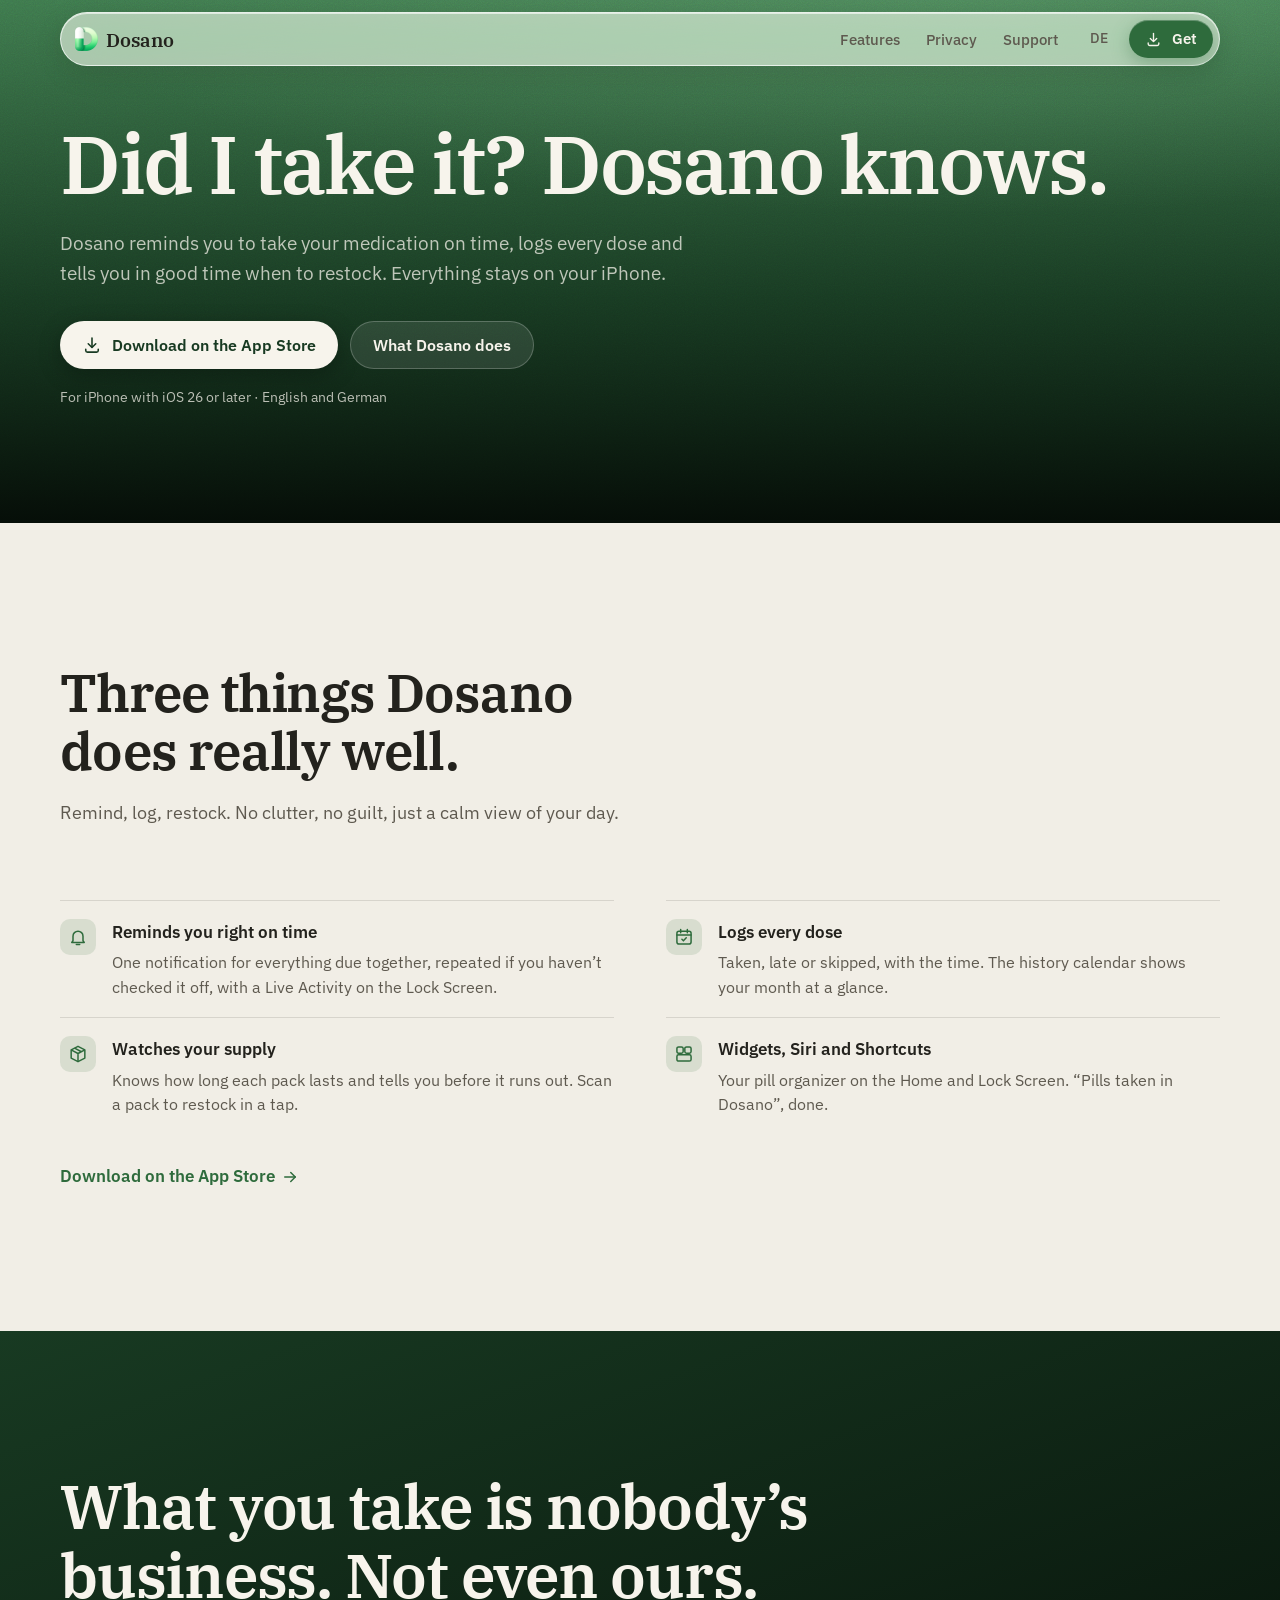
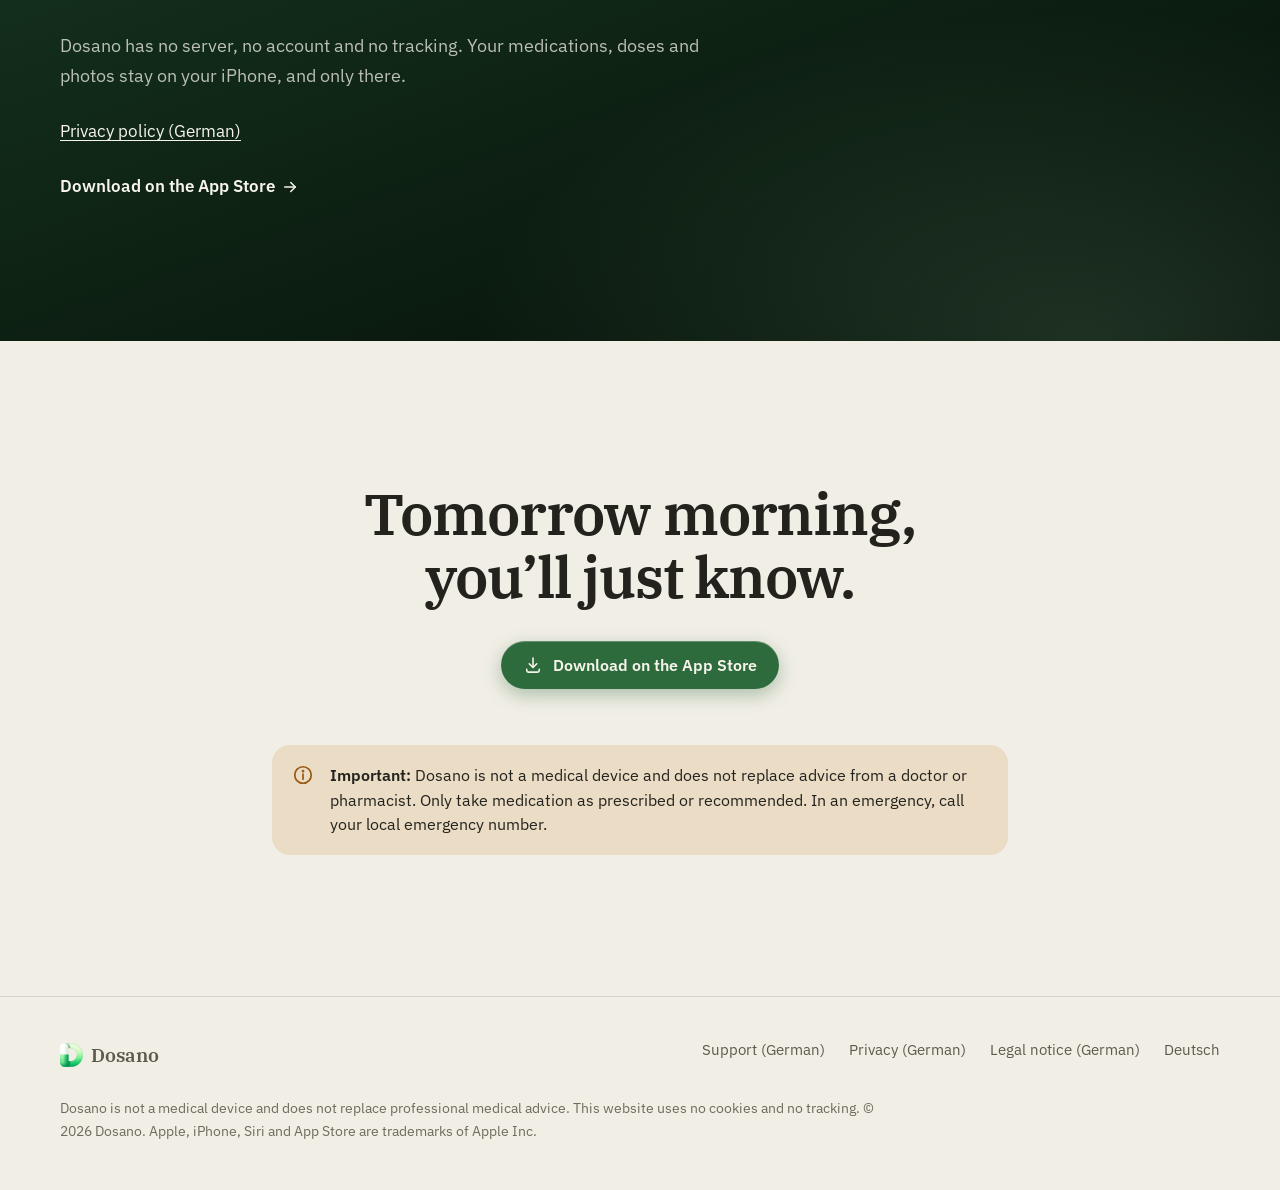
==== en/index.html @ baa03401 "Website für Dosano: Startseite, Datenschutz, Impressum, Support Statische Seite ohne Backend und ohn" ====
<!doctype html>
<html lang="en">
<head>
<meta charset="utf-8">
<meta name="viewport" content="width=device-width, initial-scale=1, viewport-fit=cover">
<title>Dosano: take your medication on time, keep an eye on your supply</title>
<meta name="description" content="Dosano reminds you to take your medication, logs every dose and tells you in good time when to restock. All data stays on your iPhone.">
<meta name="theme-color" content="#3F7A4E">
<link rel="alternate" hreflang="de" href="../">
<link rel="alternate" hreflang="en" href="./">
<link rel="icon" href="../assets/img/favicon-32.png" sizes="32x32">
<link rel="apple-touch-icon" href="../apple-touch-icon.png">
<link rel="preload" href="../assets/fonts/IBMPlexSerif-SemiBold.woff2" as="font" type="font/woff2" crossorigin>
<link rel="preload" href="../assets/fonts/IBMPlexSans-Regular.woff2" as="font" type="font/woff2" crossorigin>
<link rel="stylesheet" href="../assets/css/site.css">
<meta property="og:type" content="website">
<meta property="og:title" content="Dosano: Did I take it? Dosano knows.">
<meta property="og:description" content="Reminds you, logs every dose, keeps an eye on your supply. Everything stays on your iPhone.">
<meta property="og:image" content="../assets/img/og.png">
<meta property="og:locale" content="en_US">
</head>
<body>
<a class="skip-link" href="#content">Skip to content</a>

<!-- English version: prepared. The full feature section, gallery and FAQ can follow
     the German page (../index.html) once the copy is translated. -->

<header class="site-header wrap">
  <nav class="nav glass" aria-label="Main navigation">
    <a class="brand" href="./" aria-label="Dosano, home"><img src="../assets/img/logo-96.png" alt="" width="23" height="24">Dosano</a>
    <ul class="nav-links">
      <li><a href="#features">Features</a></li>
      <li><a href="#privacy">Privacy</a></li>
      <li><a href="../support.html" hreflang="de">Support</a></li>
    </ul>
    <span class="lang"><a href="../" hreflang="de" lang="de" aria-label="Deutsche Version">DE</a></span>
    <a class="btn btn-primary btn-small" href="https://apps.apple.com/app/dosano/id0000000000"><svg aria-hidden="true"><use href="../assets/img/icons.svg#i-store"/></svg>Get</a>
  </nav>
</header>

<main id="content">
<section class="hero" aria-labelledby="hero-title">
  <div class="wrap hero-grid" style="grid-template-columns:minmax(0,1fr)">
    <div class="hero-copy">
      <h1 id="hero-title">Did I take it? Dosano knows.</h1>
      <p class="hero-lead">Dosano reminds you to take your medication on time, logs every dose and tells you in good time when to restock. Everything stays on your iPhone.</p>
      <div class="hero-actions">
        <a class="btn btn-on-moss" href="https://apps.apple.com/app/dosano/id0000000000"><svg aria-hidden="true"><use href="../assets/img/icons.svg#i-store"/></svg>Download on the App Store</a>
        <a class="btn btn-ghost-moss" href="#features">What Dosano does</a>
      </div>
      <p class="hero-note">For iPhone with iOS 26 or later · English and German</p>
    </div>
  </div>
</section>

<section class="section" id="features" aria-labelledby="f-title">
  <div class="wrap">
    <div class="section-head">
      <h2 id="f-title">Three things Dosano does really well.</h2>
      <p>Remind, log, restock. No clutter, no guilt, just a calm view of your day.</p>
    </div>
    <ul class="more-list">
      <li><span class="ico" aria-hidden="true"><svg><use href="../assets/img/icons.svg#i-bell"/></svg></span><strong>Reminds you right on time</strong><span>One notification for everything due together, repeated if you haven’t checked it off, with a Live Activity on the Lock Screen.</span></li>
      <li><span class="ico" aria-hidden="true"><svg><use href="../assets/img/icons.svg#i-calendar"/></svg></span><strong>Logs every dose</strong><span>Taken, late or skipped, with the time. The history calendar shows your month at a glance.</span></li>
      <li><span class="ico" aria-hidden="true"><svg><use href="../assets/img/icons.svg#i-box"/></svg></span><strong>Watches your supply</strong><span>Knows how long each pack lasts and tells you before it runs out. Scan a pack to restock in a tap.</span></li>
      <li><span class="ico" aria-hidden="true"><svg><use href="../assets/img/icons.svg#i-widget"/></svg></span><strong>Widgets, Siri and Shortcuts</strong><span>Your pill organizer on the Home and Lock Screen. “Pills taken in Dosano”, done.</span></li>
    </ul>
    <a class="store-link" href="https://apps.apple.com/app/dosano/id0000000000">Download on the App Store<svg aria-hidden="true"><use href="../assets/img/icons.svg#i-arrow"/></svg></a>
  </div>
</section>

<section class="section privacy-band" id="privacy" aria-labelledby="p-title">
  <div class="wrap">
    <h2 class="h2" id="p-title">What you take is nobody’s business. Not even ours.</h2>
    <p class="lead">Dosano has no server, no account and no tracking. Your medications, doses and photos stay on your iPhone, and only there.</p>
    <p style="margin-top:28px"><a href="../datenschutz.html" hreflang="de">Privacy policy (German)</a></p>
    <a class="store-link" href="https://apps.apple.com/app/dosano/id0000000000">Download on the App Store<svg aria-hidden="true"><use href="../assets/img/icons.svg#i-arrow"/></svg></a>
  </div>
</section>

<section class="section download" aria-labelledby="d-title">
  <div class="wrap">
    <h2 id="d-title">Tomorrow morning, you’ll just know.</h2>
    <a class="btn btn-primary" href="https://apps.apple.com/app/dosano/id0000000000"><svg aria-hidden="true"><use href="../assets/img/icons.svg#i-store"/></svg>Download on the App Store</a>
    <div class="notice" role="note">
      <svg aria-hidden="true"><use href="../assets/img/icons.svg#i-info"/></svg>
      <p><strong>Important:</strong> Dosano is not a medical device and does not replace advice from a doctor or pharmacist. Only take medication as prescribed or recommended. In an emergency, call your local emergency number.</p>
    </div>
  </div>
</section>
</main>

<footer class="site-footer">
  <div class="wrap">
    <div class="footer-grid">
      <a class="brand" href="./"><img src="../assets/img/logo-96.png" alt="" width="23" height="24">Dosano</a>
      <nav aria-label="Legal and help">
        <ul>
          <li><a href="../support.html" hreflang="de">Support (German)</a></li>
          <li><a href="../datenschutz.html" hreflang="de">Privacy (German)</a></li>
          <li><a href="../impressum.html" hreflang="de">Legal notice (German)</a></li>
          <li><a href="../" hreflang="de" lang="de">Deutsch</a></li>
        </ul>
      </nav>
    </div>
    <p class="footer-small">Dosano is not a medical device and does not replace professional medical advice. This website uses no cookies and no tracking. © 2026 Dosano. Apple, iPhone, Siri and App Store are trademarks of Apple Inc.</p>
  </div>
</footer>
</body>
</html>
---- assets/css/site.css ----
/* Dosano: Website
   Farben, Schriften und Formen stammen aus der App (Erscheinungsbild "Seriös",
   Shared/Design/Theme.swift): warmes Papier und Tinte, Moosgrün als Akzent,
   Bernstein für Hinweise, Ziegelrot für Warnungen, IBM Plex Serif und Sans. */

@font-face { font-family: "Plex Serif"; src: url("../fonts/IBMPlexSerif-Medium.woff2") format("woff2"); font-weight: 500; font-display: swap; }
@font-face { font-family: "Plex Serif"; src: url("../fonts/IBMPlexSerif-SemiBold.woff2") format("woff2"); font-weight: 600; font-display: swap; }
@font-face { font-family: "Plex Sans"; src: url("../fonts/IBMPlexSans-Regular.woff2") format("woff2"); font-weight: 400; font-display: swap; }
@font-face { font-family: "Plex Sans"; src: url("../fonts/IBMPlexSans-Medium.woff2") format("woff2"); font-weight: 500; font-display: swap; }
@font-face { font-family: "Plex Sans"; src: url("../fonts/IBMPlexSans-SemiBold.woff2") format("woff2"); font-weight: 600; font-display: swap; }

:root {
  color-scheme: light dark;

  --paper: #F1EEE6;
  --surface: #FAF8F3;
  --ink: #23221D;
  --ink-2: #5E594F;
  --ink-3: #6F6A5F;
  --hairline: rgb(43 42 36 / 0.13);
  --track: rgb(43 42 36 / 0.08);

  --accent: #2E6B3C;
  --accent-strong: #22502C;
  --accent-ink: #F7F4EC;
  --accent-soft: rgb(46 107 60 / 0.13);
  --amber: #C67A1C;
  --amber-text: #9A5A12;
  --amber-soft: rgb(198 122 28 / 0.16);
  --amber-on-soft: #7A460B;
  --red: #A12F22;
  --red-fill: #B8372A;
  --red-soft: rgb(184 55 42 / 0.12);

  /* Hintergrund "Moos" von "Heute" */
  --moss-1: #3F7A4E;
  --moss-2: #183A22;
  --moss-3: #050D07;
  --on-moss: #F7F4EC;
  --on-moss-2: rgb(247 244 236 / 0.74);
  --moss-label: #9FD8A8;

  --glass: rgb(250 248 243 / 0.62);
  --glass-edge: rgb(255 255 255 / 0.7);
  --glass-shadow: 0 1px 0 rgb(255 255 255 / 0.6) inset, 0 8px 28px rgb(30 28 20 / 0.12);

  --serif: "Plex Serif", ui-serif, Georgia, serif;
  --sans: "Plex Sans", system-ui, -apple-system, "Segoe UI", sans-serif;

  --ease-out: cubic-bezier(0.23, 1, 0.32, 1);
  --ease-in-out: cubic-bezier(0.77, 0, 0.175, 1);
  --ease-drawer: cubic-bezier(0.32, 0.72, 0, 1);

  --radius-l: 28px;
  --radius-m: 18px;
  --gutter: clamp(16px, 5vw, 40px);
  --max: 1160px;
}

@media (prefers-color-scheme: dark) {
  :root {
    --paper: #13120F;
    --surface: #1D1B17;
    --ink: #F1EEE6;
    --ink-2: #CFCAC0;
    --ink-3: #A9A397;
    --hairline: rgb(241 238 230 / 0.12);
    --track: rgb(241 238 230 / 0.10);

    --accent: #5CC67B;
    --accent-strong: #3D9A5A;
    --accent-ink: #10200F;
    --accent-soft: rgb(92 198 123 / 0.16);
    --amber: #E3A04A;
    --amber-text: #EDB565;
    --amber-soft: rgb(227 160 74 / 0.16);
    --amber-on-soft: #EDB565;
    --red: #F2A396;
    --red-fill: #D4574A;
    --red-soft: rgb(212 87 74 / 0.16);

    --glass: rgb(29 27 23 / 0.58);
    --glass-edge: rgb(255 255 255 / 0.14);
    --glass-shadow: 0 1px 0 rgb(255 255 255 / 0.08) inset, 0 10px 30px rgb(0 0 0 / 0.45);
  }
}

/* Grundlagen ---------------------------------------------------------- */

*, *::before, *::after { box-sizing: border-box; }
html { -webkit-text-size-adjust: 100%; text-size-adjust: 100%; scroll-padding-top: 96px; }
@media (prefers-reduced-motion: no-preference) { html { scroll-behavior: smooth; } }
body {
  margin: 0;
  background: var(--paper);
  color: var(--ink);
  font: 400 1.0625rem/1.6 var(--sans);
  font-feature-settings: "kern";
  text-rendering: optimizeLegibility;
  -webkit-font-smoothing: antialiased;
  overflow-x: clip;
}
img, svg { display: block; max-width: 100%; }
::selection { background: var(--accent); color: var(--accent-ink); }
:focus-visible { outline: 2.5px solid var(--accent); outline-offset: 3px; border-radius: 6px; }
a { color: var(--accent); text-underline-offset: 0.18em; text-decoration-thickness: 1px; }
a:hover { text-decoration-thickness: 2px; }
h1, h2, h3 { overflow-wrap: break-word; hyphens: manual; font-family: var(--serif); font-weight: 600; line-height: 1.1; letter-spacing: -0.02em; text-wrap: balance; margin: 0; }
p { margin: 0; text-wrap: pretty; }
.wrap { width: min(100% - 2 * var(--gutter), var(--max)); margin-inline: auto; }
.visually-hidden { position: absolute !important; width: 1px; height: 1px; overflow: hidden; clip-path: inset(50%); white-space: nowrap; }
.skip-link { position: absolute; left: 16px; top: -100px; z-index: 100; background: var(--accent); color: var(--accent-ink); padding: 10px 16px; border-radius: 12px; font-weight: 600; }
.skip-link:focus { top: 16px; }
html { scrollbar-color: color-mix(in oklab, var(--ink) 28%, transparent) transparent; }

/* Glas ------------------------------------------------------------------ */

.glass {
  background: var(--glass);
  border: 1px solid var(--glass-edge);
  box-shadow: var(--glass-shadow);
  -webkit-backdrop-filter: blur(22px) saturate(1.7);
  backdrop-filter: blur(22px) saturate(1.7);
}
@supports not ((backdrop-filter: blur(1px)) or (-webkit-backdrop-filter: blur(1px))) {
  .glass { background: var(--surface); }
}

/* Kopfzeile ------------------------------------------------------------- */

.site-header { position: sticky; top: 12px; z-index: 50; margin-top: 12px; }
.nav {
  display: flex; align-items: center; gap: 8px;
  padding: 6px 6px 6px 14px;
  border-radius: 999px;
}
.brand { display: inline-flex; align-items: center; gap: 8px; color: var(--ink); text-decoration: none; font: 600 1.2rem/1 var(--serif); letter-spacing: -0.01em; margin-right: auto; padding: 6px 0; }
.brand img { width: 23px; height: 24px; }
.nav-links { display: flex; gap: 2px; list-style: none; margin: 0; padding: 0; }
.nav-links a, .lang a {
  display: inline-block; padding: 8px 12px; border-radius: 999px;
  color: var(--ink-2); text-decoration: none; font-size: 0.95rem; font-weight: 500;
  transition: background-color 160ms ease, color 160ms ease;
}
.nav-links a:hover, .lang a:hover { background: var(--track); color: var(--ink); }
.nav-links a[aria-current="page"] { color: var(--ink); background: var(--track); }
.lang a { font-size: 0.85rem; letter-spacing: 0.04em; }
@media (max-width: 820px) { .nav-links { display: none; } }

/* Knöpfe ---------------------------------------------------------------- */

.btn {
  display: inline-flex; align-items: center; justify-content: center; gap: 10px;
  min-height: 48px; padding: 0 22px;
  border-radius: 999px; border: 0;
  font: 600 1rem/1 var(--sans); text-decoration: none; cursor: pointer;
  transition: transform 140ms var(--ease-out), background-color 160ms ease, box-shadow 160ms ease;
}
.btn:active { transform: scale(0.97); }
.btn svg { width: 20px; height: 20px; flex: none; }
.btn-primary { background: var(--accent); color: var(--accent-ink); box-shadow: 0 1px 0 rgb(255 255 255 / 0.25) inset, 0 6px 18px color-mix(in oklab, var(--accent) 35%, transparent); }
.btn-primary:hover { background: var(--accent-strong); text-decoration: none; }
@media (prefers-color-scheme: dark) { .btn-primary:hover { background: #74D38F; } }
.btn-small { min-height: 38px; padding: 0 16px; font-size: 0.92rem; }
.btn-small svg { width: 17px; height: 17px; }
.btn-on-moss { background: var(--on-moss); color: #183A22; box-shadow: 0 6px 22px rgb(0 0 0 / 0.25); }
.btn-on-moss:hover { background: #fff; }
.btn-ghost-moss { color: var(--on-moss); background: rgb(255 255 255 / 0.1); border: 1px solid rgb(255 255 255 / 0.22); }
.btn-ghost-moss:hover { background: rgb(255 255 255 / 0.16); }

.store-link {
  display: inline-flex; align-items: center; gap: 6px;
  margin-top: 28px; font-weight: 600; text-decoration: none;
}
.store-link svg { width: 18px; height: 18px; transition: transform 180ms var(--ease-out); }
@media (hover: hover) and (pointer: fine) { .store-link:hover svg { transform: translateX(3px); } }
.store-link:hover { text-decoration: underline; }

/* Hero ------------------------------------------------------------------ */

.hero {
  position: relative;
  margin-top: -76px;
  padding: 132px 0 0;
  color: var(--on-moss);
  background:
    radial-gradient(120% 70% at 75% 0%, rgb(140 200 150 / 0.22), transparent 60%),
    linear-gradient(180deg, var(--moss-1) 0%, var(--moss-2) 58%, var(--moss-3) 100%);
  overflow: hidden;
  isolation: isolate;
}
.hero::after {
  /* Feine Körnung wie die Texturen der App */
  content: ""; position: absolute; inset: 0; z-index: -1; opacity: 0.18; mix-blend-mode: overlay; pointer-events: none;
  background-image: url("data:image/svg+xml,%3Csvg xmlns='http://www.w3.org/2000/svg' width='160' height='160'%3E%3Cfilter id='n'%3E%3CfeTurbulence type='fractalNoise' baseFrequency='.9' numOctaves='2' stitchTiles='stitch'/%3E%3C/filter%3E%3Crect width='160' height='160' filter='url(%23n)'/%3E%3C/svg%3E");
}
.hero-grid {
  display: grid; grid-template-columns: minmax(0, 1.05fr) minmax(0, 0.95fr);
  gap: clamp(24px, 5vw, 72px); align-items: end;
}
.hero-copy { padding-bottom: clamp(56px, 9vw, 120px); align-self: center; }
.hero-date { color: var(--moss-label); font-weight: 600; font-size: 0.98rem; margin-bottom: 18px; }
.hero h1 { font-size: clamp(2.6rem, 6.4vw, 5.1rem); letter-spacing: -0.03em; line-height: 1.02; }
.hero-lead { margin-top: 22px; max-width: 34em; font-size: clamp(1.06rem, 1.5vw, 1.2rem); color: var(--on-moss-2); }
.hero-actions { display: flex; flex-wrap: wrap; gap: 12px; margin-top: 32px; }
.hero-note { margin-top: 16px; font-size: 0.9rem; color: var(--on-moss-2); }
.hero-stage { position: relative; display: grid; justify-items: center; }
.try-row { display: flex; flex-wrap: wrap; align-items: center; justify-content: center; gap: 8px 14px; margin-bottom: 18px; min-height: 38px; }
.try-hint {
  display: flex; align-items: center; gap: 10px;
  font-size: 0.95rem; color: var(--on-moss-2);
}
.try-hint svg { width: 18px; height: 18px; color: var(--moss-label); }
.hero .phone { width: min(360px, 82vw); margin-bottom: -150px; }
.hero-bottom { height: 150px; }
.demo-reset {
  opacity: 0; visibility: hidden; transform: translateY(6px);
  transition: opacity 220ms var(--ease-out), transform 220ms var(--ease-out), visibility 0s linear 220ms;
}
.demo-reset.is-visible { opacity: 1; visibility: visible; transform: none; transition-delay: 0s; }

@media (max-width: 860px) {
  .hero { padding-top: 116px; }
  .hero-grid { grid-template-columns: 1fr; }
  .hero-copy { padding-bottom: 8px; }
  .hero-stage { margin-top: 28px; }
}

/* Abschnitte ------------------------------------------------------------ */

section { position: relative; }
.section { padding: clamp(80px, 11vw, 150px) 0; }
.section-head { max-width: 40rem; margin-bottom: clamp(40px, 6vw, 72px); }
.section-head h2, .h2 { font-size: clamp(2rem, 4.4vw, 3.3rem); }
.section-head p { margin-top: 18px; font-size: 1.15rem; color: var(--ink-2); }

/* Funktionen: drei Reihen mit Ausschnitten aus der App */
.feature {
  display: grid; grid-template-columns: minmax(0, 0.9fr) minmax(0, 1.1fr);
  gap: clamp(32px, 6vw, 96px); align-items: center;
  padding: clamp(40px, 6vw, 72px) 0;
  border-top: 1px solid var(--hairline);
}
.feature:nth-of-type(even) .feature-art { order: -1; }
.feature h3 { font-size: clamp(1.6rem, 3vw, 2.3rem); }
.feature p { margin-top: 16px; color: var(--ink-2); max-width: 34em; }
.feature ul { margin: 22px 0 0; padding: 0; list-style: none; display: grid; gap: 10px; }
.feature li { display: flex; gap: 12px; align-items: baseline; }
.feature li::before {
  content: ""; flex: none; width: 7px; height: 7px; border-radius: 50%;
  background: var(--accent); transform: translateY(-2px);
}
.feature-art {
  position: relative; border-radius: var(--radius-l); padding: clamp(20px, 4vw, 44px);
  background: var(--surface); border: 1px solid var(--hairline);
  min-height: 320px; display: grid; place-items: center; overflow: hidden;
}
.feature-art.on-moss {
  background:
    radial-gradient(90% 60% at 30% 0%, rgb(140 200 150 / 0.25), transparent 65%),
    linear-gradient(180deg, var(--moss-1), var(--moss-2) 70%, var(--moss-3));
  border-color: transparent;
}
.feature-art.bare { background: none; border: 0; padding: 0; min-height: 0; overflow: visible; }
@media (max-width: 860px) {
  .feature { grid-template-columns: 1fr; }
  .feature:nth-of-type(even) .feature-art { order: 0; }
}

/* Weitere Funktionen als gruppierte Liste wie in den Einstellungen von iOS */
.more { margin-top: clamp(56px, 8vw, 96px); }
.more h3 { font-size: clamp(1.5rem, 2.6vw, 2rem); margin-bottom: 24px; }
.more-list {
  list-style: none; margin: 0; padding: 0;
  display: grid; grid-template-columns: repeat(2, minmax(0, 1fr)); column-gap: clamp(24px, 4vw, 56px);
}
.more-list li {
  display: grid; grid-template-columns: 36px 1fr; gap: 4px 16px; align-items: start;
  padding: 18px 0; border-top: 1px solid var(--hairline);
}
.more-list .ico {
  grid-row: span 2; width: 36px; height: 36px; border-radius: 10px;
  display: grid; place-items: center; background: var(--accent-soft); color: var(--accent);
}
.more-list .ico svg { width: 20px; height: 20px; }
.more-list strong { font-weight: 600; }
.more-list span { color: var(--ink-2); font-size: 0.97rem; }
@media (max-width: 720px) { .more-list { grid-template-columns: 1fr; } }

/* Galerie */
.gallery-band { background: color-mix(in oklab, var(--paper) 70%, var(--track)); border-block: 1px solid var(--hairline); }
@media (prefers-color-scheme: dark) { .gallery-band { background: #0E0D0B; } }
.gallery {
  display: grid; grid-template-columns: repeat(3, minmax(0, 1fr)); gap: clamp(16px, 3vw, 40px);
  align-items: start; list-style: none; margin: 0; padding: 0;
}
.gallery li { display: grid; justify-items: center; gap: 18px; }
.gallery li:nth-child(2) { margin-top: 48px; }
.gallery .phone { width: min(100%, 330px); }
.gallery figcaption, .gallery .caption { text-align: center; max-width: 22em; }
.gallery .caption strong { display: block; font: 600 1.15rem/1.3 var(--serif); }
.gallery .caption span { color: var(--ink-2); font-size: 0.95rem; }
@media (max-width: 900px) {
  .gallery {
    grid-template-columns: none; grid-auto-flow: column; grid-auto-columns: min(78vw, 320px);
    overflow-x: auto; scroll-snap-type: x mandatory; scroll-padding-inline: var(--gutter);
    padding: 8px var(--gutter) 24px; margin-inline: calc(-1 * var(--gutter));
    scrollbar-width: none;
  }
  .gallery::-webkit-scrollbar { display: none; }
  .gallery li { scroll-snap-align: start; }
  .gallery li:nth-child(2) { margin-top: 0; }
}
.gallery-hint { display: none; margin-top: 8px; color: var(--ink-3); font-size: 0.9rem; }
@media (max-width: 900px) { .gallery-hint { display: block; } }

/* Datenschutz-Versprechen */
.privacy-band {
  color: var(--on-moss);
  background:
    radial-gradient(80% 90% at 85% 100%, rgb(140 200 150 / 0.18), transparent 60%),
    linear-gradient(160deg, var(--moss-2), var(--moss-3));
}
.privacy-band .h2 { max-width: 15em; font-size: clamp(2.2rem, 5vw, 3.9rem); }
.privacy-band .lead { margin-top: 22px; max-width: 36em; color: var(--on-moss-2); font-size: 1.15rem; }
.promises {
  list-style: none; margin: clamp(40px, 6vw, 64px) 0 0; padding: 0;
  display: grid; grid-template-columns: repeat(2, minmax(0, 1fr)); gap: 0 clamp(24px, 5vw, 72px);
}
.promises li { display: grid; grid-template-columns: 28px 1fr; gap: 14px; padding: 20px 0; border-top: 1px solid rgb(255 255 255 / 0.14); }
.promises svg { width: 24px; height: 24px; color: var(--moss-label); margin-top: 2px; }
.promises strong { display: block; font-weight: 600; }
.promises span { color: var(--on-moss-2); font-size: 0.98rem; }
.privacy-band a { color: var(--on-moss); }
.privacy-band .store-link { color: var(--on-moss); }
@media (max-width: 720px) { .promises { grid-template-columns: 1fr; } }

/* FAQ */
.faq-grid { display: grid; grid-template-columns: minmax(0, 0.8fr) minmax(0, 1.2fr); gap: clamp(32px, 6vw, 96px); align-items: start; }
.faq-grid .section-head { position: sticky; top: 110px; margin-bottom: 0; }
@media (max-width: 860px) { .faq-grid { grid-template-columns: 1fr; } .faq-grid .section-head { position: static; } }
.faq details { border-top: 1px solid var(--hairline); }
.faq details:last-child { border-bottom: 1px solid var(--hairline); }
.faq summary {
  display: flex; justify-content: space-between; align-items: center; gap: 16px;
  padding: 22px 0; cursor: pointer; list-style: none;
  font: 600 1.12rem/1.35 var(--sans);
}
.faq summary::-webkit-details-marker { display: none; }
.faq summary .chev {
  flex: none; width: 30px; height: 30px; border-radius: 50%; display: grid; place-items: center;
  background: var(--track); transition: transform 220ms var(--ease-out), background-color 160ms ease;
}
.faq summary .chev svg { width: 16px; height: 16px; }
.faq details[open] summary .chev { transform: rotate(180deg); background: var(--accent-soft); color: var(--accent); }
.faq summary:hover .chev { background: var(--accent-soft); }
.faq .answer { padding: 0 48px 24px 0; color: var(--ink-2); }
.faq .answer p + p { margin-top: 10px; }
@supports (interpolate-size: allow-keywords) {
  .faq { interpolate-size: allow-keywords; }
  .faq details::details-content {
    block-size: 0; overflow: clip;
    transition: block-size 260ms var(--ease-out), content-visibility 260ms allow-discrete;
  }
  .faq details[open]::details-content { block-size: auto; }
}

/* Download */
.download { text-align: center; }
.download .app-icon { width: 120px; height: 120px; margin: 0 auto 28px; border-radius: 27px; box-shadow: 0 18px 40px rgb(30 50 30 / 0.22), 0 0 0 1px var(--hairline); }
.download h2 { font-size: clamp(2.2rem, 5vw, 3.6rem); max-width: 14em; margin-inline: auto; }
.download p { margin: 18px auto 0; max-width: 32em; color: var(--ink-2); font-size: 1.1rem; }
.download .btn { margin-top: 32px; }
.download .hero-note { color: var(--ink-3); }

/* Medizinischer Hinweis */
.notice {
  display: grid; grid-template-columns: 24px 1fr; gap: 14px; text-align: left;
  max-width: 46rem; margin: 56px auto 0; padding: 18px 20px;
  border-radius: var(--radius-m); background: var(--amber-soft);
  color: var(--ink); font-size: 0.97rem;
}
.notice p { margin: 0; max-width: none; color: var(--ink); font-size: 0.97rem; }
.notice svg { width: 22px; height: 22px; color: var(--amber-text); margin-top: 1px; }
.notice strong { font-weight: 600; }

/* Fußzeile */
.site-footer { border-top: 1px solid var(--hairline); padding: 40px 0 48px; color: var(--ink-2); font-size: 0.95rem; }
.footer-grid { display: flex; flex-wrap: wrap; gap: 20px 40px; justify-content: space-between; align-items: flex-start; }
.footer-grid nav ul { list-style: none; margin: 0; padding: 0; display: flex; flex-wrap: wrap; gap: 8px 24px; }
.footer-grid a { color: var(--ink-2); text-decoration: none; }
.footer-grid a:hover { color: var(--ink); text-decoration: underline; }
.footer-small { margin-top: 24px; font-size: 0.88rem; color: var(--ink-3); max-width: 60em; }

/* Textseiten (Datenschutz, Impressum, Support) ------------------------- */

.page-head { padding: clamp(64px, 9vw, 110px) 0 clamp(28px, 4vw, 44px); }
.page-head h1 { font-size: clamp(2.4rem, 5.5vw, 4rem); }
.page-head p { margin-top: 16px; color: var(--ink-2); font-size: 1.12rem; max-width: 38em; }
.prose { overflow-wrap: break-word; hyphens: auto; max-width: 68ch; padding-bottom: clamp(64px, 9vw, 120px); }
.prose h2 { font-size: clamp(1.45rem, 2.6vw, 1.9rem); margin: 2.4em 0 0.6em; }
.prose h3 { font: 600 1.12rem/1.35 var(--sans); letter-spacing: 0; margin: 1.8em 0 0.4em; }
.prose p, .prose ul, .prose ol, .prose address { margin: 0 0 1em; }
.prose ul, .prose ol { padding-left: 1.3em; }
.prose li + li { margin-top: 0.4em; }
.prose address { font-style: normal; }
.prose .meta { color: var(--ink-3); font-size: 0.95rem; }
.placeholder {
  background: var(--amber-soft); color: var(--amber-on-soft);
  border-radius: 6px; padding: 0.05em 0.35em; font-weight: 500;
  -webkit-box-decoration-break: clone; box-decoration-break: clone;
}
.toc { margin: 0 0 2em; padding: 20px 24px; border-radius: var(--radius-m); background: var(--surface); border: 1px solid var(--hairline); }
.toc strong { display: block; margin-bottom: 8px; }
.toc ol { margin: 0; }
.callout { padding: 20px 22px; border-radius: var(--radius-m); background: var(--accent-soft); margin: 0 0 1.5em; }
.callout p:last-child { margin-bottom: 0; }

.support-cta { display: flex; flex-wrap: wrap; align-items: center; gap: 14px 22px; margin: 8px 0 40px; }
.support-cta .mail { font-weight: 600; }
.help-list { list-style: none; padding: 0 !important; margin: 0; }
.help-list details { border-top: 1px solid var(--hairline); }
.help-list details:last-child { border-bottom: 1px solid var(--hairline); }

/* Telefon-Attrappe ------------------------------------------------------
   Maße in Punkten wie auf dem iPhone: 1 Punkt = var(--u), die Breite des
   Bildschirms entspricht 393 Punkten. */

.phone {
  position: relative; aspect-ratio: 393 / 852;
  padding: 3.2%;
  border-radius: 15% / 7%;
  background: linear-gradient(145deg, #3a3a38, #121211 45%, #2a2a28);
  box-shadow:
    0 0 0 1px rgb(255 255 255 / 0.08) inset,
    0 0 0 2px #0b0b0a,
    0 40px 80px -20px rgb(0 0 0 / 0.45),
    0 18px 30px -12px rgb(0 0 0 / 0.35);
}
.screen {
  --u: calc(100cqw / 393);
  container-type: inline-size;
  position: relative; height: 100%; overflow: hidden;
  border-radius: 12.4% / 5.8%;
  background: var(--paper); color: var(--ink);
  font-family: var(--sans);
  isolation: isolate;
}
.screen * { line-height: 1.25; }
.island {
  position: absolute; z-index: 20; left: 50%; top: calc(var(--u) * 11);
  width: calc(var(--u) * 124); height: calc(var(--u) * 36); border-radius: 99px;
  background: #000; transform: translateX(-50%);
}
.statusbar {
  position: relative; z-index: 10; display: flex; justify-content: space-between; align-items: center;
  height: calc(var(--u) * 54); padding: calc(var(--u) * 6) calc(var(--u) * 34) 0 calc(var(--u) * 46);
  font: 600 calc(var(--u) * 16.5) / 1 var(--sans);
}
.statusbar .sb-icons { display: flex; gap: calc(var(--u) * 6); align-items: center; }
.statusbar .sb-icons svg { height: calc(var(--u) * 12); width: auto; }
.screen.on-dark { background-color: var(--moss-2); }
.on-dark .statusbar { color: #fff; }

/* Bildschirm "Heute" */
.today-top {
  position: absolute; inset: 0 0 auto 0; height: 66%; z-index: -1;
  background:
    radial-gradient(120% 60% at 50% 0%, rgb(150 210 160 / 0.18), transparent 60%),
    linear-gradient(180deg, var(--moss-1), var(--moss-2) 62%, #0B1A0F);
}
.t-head { display: flex; justify-content: space-between; align-items: flex-start; padding: calc(var(--u) * 10) calc(var(--u) * 22) 0; color: var(--on-moss); }
.t-kicker { font: 600 calc(var(--u) * 15) / 1.2 var(--sans); color: var(--moss-label); }
.t-date { font: 600 calc(var(--u) * 34) / 1.05 var(--serif); letter-spacing: -0.02em; margin-top: calc(var(--u) * 4); }
.t-gear {
  width: calc(var(--u) * 40); height: calc(var(--u) * 40); border-radius: 50%;
  display: grid; place-items: center; margin-top: calc(var(--u) * 4);
  background: rgb(255 255 255 / 0.14); border: 1px solid rgb(255 255 255 / 0.18);
}
.t-gear svg { width: calc(var(--u) * 20); height: calc(var(--u) * 20); color: rgb(255 255 255 / 0.85); }
.arc { position: relative; width: calc(var(--u) * 260); margin: calc(var(--u) * 8) auto 0; color: var(--on-moss); }
.arc svg { width: 100%; height: auto; overflow: visible; }
.arc .arc-track { stroke: rgb(255 255 255 / 0.12); }
.arc .arc-ticks { stroke: rgb(255 255 255 / 0.22); }
.arc .arc-fill { stroke: url(#arcGrad); transition: stroke-dashoffset 900ms var(--ease-out); }
.arc-num { position: absolute; left: 0; right: 0; top: 34%; text-align: center; font: 600 calc(var(--u) * 58) / 1 var(--serif); }
.arc-label { position: absolute; left: 0; right: 0; top: 70%; text-align: center; font: 500 calc(var(--u) * 14) / 1 var(--sans); color: var(--on-moss-2); }

.organizer {
  display: grid; grid-template-columns: calc(var(--u) * 46) repeat(3, 1fr); gap: calc(var(--u) * 8);
  margin: calc(var(--u) * 6) calc(var(--u) * 14) 0; padding: calc(var(--u) * 10);
  border-radius: calc(var(--u) * 24);
  background: rgb(255 255 255 / 0.12);
  border: 1px solid rgb(255 255 255 / 0.2);
  box-shadow: 0 1px 0 rgb(255 255 255 / 0.18) inset, 0 calc(var(--u) * 10) calc(var(--u) * 26) rgb(0 0 0 / 0.25);
  -webkit-backdrop-filter: blur(12px); backdrop-filter: blur(12px);
}
.day-badge {
  border-radius: calc(var(--u) * 12); background: #0E120F; color: var(--on-moss);
  display: grid; align-content: center; justify-items: center; gap: calc(var(--u) * 3);
  box-shadow: 0 0 0 1px rgb(255 255 255 / 0.08) inset;
}
.day-badge b { font: 600 calc(var(--u) * 15) / 1 var(--serif); }
.day-badge small { font: 500 calc(var(--u) * 10) / 1.15 var(--sans); text-align: center; color: var(--on-moss-2); }
.slot { display: grid; gap: calc(var(--u) * 7); justify-items: center; }
.slot-time { font: 600 calc(var(--u) * 13) / 1 var(--sans); color: var(--on-moss-2); }
.slot.is-current .slot-time { color: var(--moss-label); }
.tray {
  position: relative; width: 100%; aspect-ratio: 1 / 0.92;
  border-radius: calc(var(--u) * 14);
  background: linear-gradient(180deg, #2B2E2A, #1A1C19 40%, #121411);
  box-shadow:
    0 0 0 1px rgb(255 255 255 / 0.06) inset,
    0 calc(var(--u) * -6) calc(var(--u) * 10) rgb(0 0 0 / 0.5) inset,
    0 calc(var(--u) * 3) 0 #0A0B0A;
  perspective: calc(var(--u) * 260);
  border: 0; padding: 0; color: inherit; font: inherit; display: block;
}
.slot.is-current .tray { box-shadow: 0 0 0 calc(var(--u) * 2) var(--moss-label), 0 0 0 1px rgb(255 255 255 / 0.06) inset, 0 calc(var(--u) * -6) calc(var(--u) * 10) rgb(0 0 0 / 0.5) inset; }
button.tray { cursor: grab; touch-action: none; -webkit-tap-highlight-color: transparent; }
button.tray:active { cursor: grabbing; }
button.tray:focus-visible { outline: 2.5px solid var(--moss-label); outline-offset: 4px; border-radius: calc(var(--u) * 14); }
.lid {
  position: absolute; inset: 0; border-radius: inherit; z-index: 2;
  background: linear-gradient(170deg, rgb(255 255 255 / 0.22), rgb(255 255 255 / 0.06) 38%, rgb(255 255 255 / 0.02) 60%, rgb(255 255 255 / 0.1));
  box-shadow: 0 0 0 1px rgb(255 255 255 / 0.22) inset, 0 calc(var(--u) * 1.5) 0 rgb(255 255 255 / 0.3) inset;
  transform-origin: 50% 0%;
  transition: transform 460ms var(--ease-drawer), opacity 460ms var(--ease-out);
}
.pills { position: absolute; inset: 22% 10% 12%; display: flex; flex-wrap: wrap; align-content: flex-end; justify-content: center; gap: calc(var(--u) * 3); z-index: 1; }
.pill {
  --c1: #E9F3E9; --c2: #9DD5A9;
  width: calc(var(--u) * 15); height: calc(var(--u) * 15); border-radius: 50%;
  background: radial-gradient(circle at 32% 30%, #fff 0 12%, var(--c1) 34%, var(--c2) 100%);
  box-shadow: 0 calc(var(--u) * 1.5) calc(var(--u) * 2) rgb(0 0 0 / 0.45);
  position: relative;
  transition: transform 520ms var(--ease-out), opacity 420ms var(--ease-out);
}
.pill.tab::after { content: ""; position: absolute; left: 18%; right: 18%; top: 48%; height: 1px; background: rgb(0 0 0 / 0.16); transform: rotate(-24deg); }
.pill.thyroxin { --c1: #DDF3EE; --c2: #6FC9B3; }
.pill.vitd { --c1: #FFF4C8; --c2: #F0C64A; }
.pill.cap {
  width: calc(var(--u) * 26); height: calc(var(--u) * 12); border-radius: 99px;
  background:
    linear-gradient(180deg, rgb(255 255 255 / 0.5), transparent 45%, rgb(0 0 0 / 0.12)),
    linear-gradient(90deg, #F4F5F2 0 50%, #5D8FD9 50% 100%);
}
.screen.is-taken .slot.is-current .lid { transform: rotateX(78deg); opacity: 0.35; }
.screen.is-taken .slot.is-current .pill { transform: translateY(calc(var(--u) * -150)) scale(0.6); opacity: 0; }
.screen.is-taken .slot.is-current .pill:nth-child(2) { transition-delay: 60ms; }
.screen.is-taken .slot.is-current .pill:nth-child(3) { transition-delay: 120ms; }
.t-hint { display: flex; justify-content: center; gap: calc(var(--u) * 6); align-items: center; margin-top: calc(var(--u) * 12); font: 500 calc(var(--u) * 13) / 1 var(--sans); color: var(--on-moss-2); }
.t-hint svg { width: calc(var(--u) * 14); height: calc(var(--u) * 14); }

.sheet {
  position: absolute; left: 0; right: 0; bottom: 0; top: 63%;
  background: var(--paper); border-radius: calc(var(--u) * 30) calc(var(--u) * 30) 0 0;
  padding: calc(var(--u) * 8) calc(var(--u) * 16) 0;
  box-shadow: 0 calc(var(--u) * -10) calc(var(--u) * 30) rgb(0 0 0 / 0.25);
}
.grabber { width: calc(var(--u) * 36); height: calc(var(--u) * 5); border-radius: 9px; background: var(--hairline); margin: 0 auto calc(var(--u) * 12); }
.due {
  position: relative; border-radius: calc(var(--u) * 20); padding: calc(var(--u) * 14) calc(var(--u) * 16);
  background: var(--surface); border: 1px solid var(--hairline);
}
.due-head { display: flex; align-items: baseline; gap: calc(var(--u) * 8); font: 600 calc(var(--u) * 12.5) / 1 var(--sans); letter-spacing: 0.04em; text-transform: uppercase; color: var(--amber-text); }
.due-head .count { text-transform: none; letter-spacing: 0; color: var(--ink-3); font-weight: 500; }
.due-row { display: grid; grid-template-columns: calc(var(--u) * 10) 1fr auto; gap: calc(var(--u) * 10); align-items: center; margin-top: calc(var(--u) * 11); }
.dot { width: calc(var(--u) * 9); height: calc(var(--u) * 9); border-radius: 50%; }
.dot.thyroxin { background: #6FC9B3; } .dot.vitd { background: #F0C64A; } .dot.metf { background: #5D8FD9; }
.med { font: 600 calc(var(--u) * 15.5) / 1.2 var(--sans); }
.med small { font: 400 calc(var(--u) * 13) / 1 var(--sans); color: var(--ink-3); margin-left: calc(var(--u) * 3); }
.sub { font: 400 calc(var(--u) * 12.5) / 1.3 var(--sans); color: var(--ink-3); }
.chip {
  display: inline-flex; align-items: center; gap: calc(var(--u) * 5);
  padding: calc(var(--u) * 5) calc(var(--u) * 10); border-radius: 99px;
  font: 600 calc(var(--u) * 12) / 1 var(--sans); white-space: nowrap;
}
.chip::before { content: ""; width: calc(var(--u) * 6); height: calc(var(--u) * 6); border-radius: 50%; background: currentColor; }
.chip.ok { background: var(--accent-soft); color: var(--accent); }
.chip.late { background: var(--amber-soft); color: var(--amber-on-soft); }
.chip.skipped { background: var(--red-soft); color: var(--red); }
.chip.open { background: transparent; color: var(--accent); box-shadow: 0 0 0 1.5px currentColor inset; }
.chip.open::before { background: transparent; box-shadow: 0 0 0 1.5px currentColor inset; }
.chip.due-chip { background: var(--accent); color: var(--accent-ink); }
.swap { display: grid; }
.swap > * { grid-area: 1 / 1; transition: opacity 240ms var(--ease-out); }
.swap > .after { opacity: 0; }
.screen.is-taken .swap > .before { opacity: 0; }
.screen.is-taken .swap > .after { opacity: 1; }
.screen.is-taken .due-head { color: var(--accent); }
.day-title { display: flex; justify-content: space-between; align-items: baseline; margin: calc(var(--u) * 20) calc(var(--u) * 4) calc(var(--u) * 6); }
.day-title b { font: 600 calc(var(--u) * 22) / 1 var(--serif); }
.day-title span { font: 500 calc(var(--u) * 13) / 1 var(--sans); color: var(--ink-3); }
.log-row { display: grid; grid-template-columns: calc(var(--u) * 50) 1fr auto; gap: calc(var(--u) * 6); align-items: center; padding: calc(var(--u) * 10) calc(var(--u) * 4); border-top: 1px solid var(--hairline); }
.log-row .time { font: 500 calc(var(--u) * 16) / 1 var(--serif); }

.tabbar {
  position: absolute; z-index: 15; left: calc(var(--u) * 16); right: calc(var(--u) * 16); bottom: calc(var(--u) * 22);
  display: flex; gap: calc(var(--u) * 10); align-items: center;
}
.tabs {
  flex: 1; display: grid; grid-template-columns: repeat(3, 1fr); padding: calc(var(--u) * 5);
  border-radius: 99px; background: var(--glass); border: 1px solid var(--glass-edge); box-shadow: var(--glass-shadow);
  -webkit-backdrop-filter: blur(14px) saturate(1.6); backdrop-filter: blur(14px) saturate(1.6);
}
.tab {
  display: grid; justify-items: center; gap: calc(var(--u) * 2); padding: calc(var(--u) * 6) 0;
  border-radius: 99px; font: 600 calc(var(--u) * 11) / 1 var(--sans); color: var(--ink);
}
.tab svg { width: calc(var(--u) * 24); height: calc(var(--u) * 24); }
.tab.is-active { background: var(--track); color: var(--accent); }
.tab-plus {
  width: calc(var(--u) * 58); height: calc(var(--u) * 58); border-radius: 50%; display: grid; place-items: center;
  background: var(--glass); border: 1px solid var(--glass-edge); box-shadow: var(--glass-shadow);
  -webkit-backdrop-filter: blur(14px) saturate(1.6); backdrop-filter: blur(14px) saturate(1.6);
}
.tab-plus svg { width: calc(var(--u) * 24); height: calc(var(--u) * 24); }
.home-ind { position: absolute; z-index: 16; left: 50%; bottom: calc(var(--u) * 8); width: calc(var(--u) * 140); height: calc(var(--u) * 5); border-radius: 9px; background: var(--ink); opacity: 0.85; transform: translateX(-50%); }

/* Bildschirm "Verlauf" */
.s-pad { padding: 0 calc(var(--u) * 16); }
.s-title { font: 600 calc(var(--u) * 32) / 1.1 var(--serif); letter-spacing: -0.02em; padding: calc(var(--u) * 14) calc(var(--u) * 20) calc(var(--u) * 12); }
.cal { border-radius: calc(var(--u) * 24); background: var(--surface); border: 1px solid var(--hairline); padding: calc(var(--u) * 14) calc(var(--u) * 12); }
.cal-head { display: grid; grid-template-columns: auto 1fr auto; align-items: center; text-align: center; margin-bottom: calc(var(--u) * 12); }
.cal-head b { display: block; font: 600 calc(var(--u) * 19) / 1.1 var(--serif); }
.cal-head small { font: 400 calc(var(--u) * 12) / 1.2 var(--sans); color: var(--ink-3); }
.round { width: calc(var(--u) * 32); height: calc(var(--u) * 32); border-radius: 50%; display: grid; place-items: center; background: var(--accent-soft); color: var(--accent); }
.round svg { width: calc(var(--u) * 15); height: calc(var(--u) * 15); }
.cal-grid { display: grid; grid-template-columns: repeat(7, 1fr); gap: calc(var(--u) * 7) calc(var(--u) * 4); justify-items: center; }
.cal-grid .wd { font: 500 calc(var(--u) * 11.5) / 1 var(--sans); color: var(--ink-3); padding-bottom: calc(var(--u) * 2); }
.d {
  position: relative; width: calc(var(--u) * 37); height: calc(var(--u) * 37); border-radius: 50%;
  display: grid; place-items: center; font: 600 calc(var(--u) * 14.5) / 1 var(--sans); color: var(--ink-3);
}
.d.ok { background: var(--accent); color: var(--accent-ink); }
.d.late { background: color-mix(in oklab, var(--accent) 42%, var(--surface)); color: var(--ink); }
.d.part { background: var(--amber-soft); color: var(--amber-on-soft); }
.d.miss { background: var(--red-soft); color: var(--red); }
.d.today { box-shadow: 0 0 0 calc(var(--u) * 2) var(--surface), 0 0 0 calc(var(--u) * 3.5) var(--accent); color: var(--ink); background: var(--track); }
.d.warn::after {
  content: "!"; position: absolute; right: calc(var(--u) * -3); bottom: calc(var(--u) * -3);
  width: calc(var(--u) * 14); height: calc(var(--u) * 14); border-radius: 50%; display: grid; place-items: center;
  background: var(--red-fill); color: #fff; font: 700 calc(var(--u) * 9.5) / 1 var(--sans);
  box-shadow: 0 0 0 calc(var(--u) * 1.5) var(--surface);
}
.legend { display: flex; flex-wrap: wrap; justify-content: center; gap: calc(var(--u) * 4) calc(var(--u) * 12); margin-top: calc(var(--u) * 14); font: 500 calc(var(--u) * 11) / 1.2 var(--sans); color: var(--ink-3); }
.legend i { display: inline-block; width: calc(var(--u) * 8); height: calc(var(--u) * 8); border-radius: 50%; margin-right: calc(var(--u) * 4); vertical-align: 0; }
.stats { display: grid; grid-template-columns: repeat(3, 1fr); text-align: center; margin: calc(var(--u) * 18) 0 calc(var(--u) * 4); }
.stats b { display: block; font: 600 calc(var(--u) * 24) / 1.1 var(--serif); }
.stats span { font: 500 calc(var(--u) * 12) / 1.2 var(--sans); color: var(--ink-3); }
.stats .g { color: var(--accent); } .stats .r { color: var(--red); }

/* Bildschirm "Bestand" */
.s-titlebar { display: flex; justify-content: space-between; align-items: center; padding: calc(var(--u) * 14) calc(var(--u) * 20) calc(var(--u) * 12); }
.s-titlebar .s-title { padding: 0; }
.s-titlebar small { display: block; font: 500 calc(var(--u) * 13) / 1.2 var(--sans); color: var(--ink-3); }
.icon-btns { display: flex; gap: calc(var(--u) * 8); }
.icon-btns .round { width: calc(var(--u) * 38); height: calc(var(--u) * 38); background: var(--track); color: var(--ink); }
.reach { border-radius: calc(var(--u) * 24); background: var(--surface); border: 1px solid var(--hairline); padding: calc(var(--u) * 16) calc(var(--u) * 18); }
.reach small { font: 500 calc(var(--u) * 13) / 1 var(--sans); color: var(--ink-3); }
.reach b { display: block; font: 600 calc(var(--u) * 36) / 1.1 var(--serif); color: var(--amber-text); margin-top: calc(var(--u) * 4); }
.reach .sub { margin-top: calc(var(--u) * 2); }
.jars { display: flex; justify-content: flex-start; gap: calc(var(--u) * 22); margin-top: calc(var(--u) * 16); padding-left: calc(var(--u) * 8); }
.jar { display: grid; justify-items: center; gap: calc(var(--u) * 5); }
.jar-body {
  position: relative; width: calc(var(--u) * 42); height: calc(var(--u) * 124); border-radius: 99px; overflow: hidden;
  background: var(--track); box-shadow: 0 0 0 1px var(--hairline) inset;
}
.jar-body i { position: absolute; left: 0; right: 0; bottom: 0; background: linear-gradient(90deg, rgb(255 255 255 / 0.28), transparent 40%, rgb(0 0 0 / 0.08)), var(--fill, var(--accent)); }
.jar-body::after { content: ""; position: absolute; left: 18%; top: 6%; width: 16%; height: 60%; border-radius: 99px; background: rgb(255 255 255 / 0.35); }
.jar b { font: 600 calc(var(--u) * 14) / 1 var(--serif); }
.jar span { font: 500 calc(var(--u) * 11) / 1 var(--sans); color: var(--ink-3); }
.jar-cap { width: calc(var(--u) * 12); height: calc(var(--u) * 12); }
.stock-row { padding: calc(var(--u) * 12) calc(var(--u) * 4); border-top: 1px solid var(--hairline); }
.stock-row .top { display: flex; justify-content: space-between; align-items: baseline; gap: calc(var(--u) * 8); }
.stock-row .left { display: flex; align-items: center; gap: calc(var(--u) * 8); }
.stock-row .days { font: 600 calc(var(--u) * 14) / 1 var(--sans); color: var(--accent); }
.stock-row .days.low { color: var(--amber-text); }
.bar { height: calc(var(--u) * 6); border-radius: 9px; background: var(--track); margin: calc(var(--u) * 8) 0; overflow: hidden; }
.bar i { display: block; height: 100%; border-radius: inherit; background: var(--accent); }
.bar i.low { background: var(--amber); }
.stock-row .bottom { display: flex; justify-content: space-between; align-items: center; }
.refill { display: inline-flex; align-items: center; gap: calc(var(--u) * 5); padding: calc(var(--u) * 7) calc(var(--u) * 13); border-radius: 99px; font: 600 calc(var(--u) * 13) / 1 var(--sans); color: var(--accent); box-shadow: 0 0 0 1px var(--hairline) inset; }
.refill.low { background: var(--amber); color: #2B1804; box-shadow: none; }
.refill svg { width: calc(var(--u) * 12); height: calc(var(--u) * 12); }
.cap-ico { width: calc(var(--u) * 18); height: calc(var(--u) * 9); border-radius: 99px; background: linear-gradient(90deg, #F4F5F2 0 50%, #5D8FD9 50%); box-shadow: 0 0 0 1px rgb(0 0 0 / 0.1) inset; }

/* Ausschnitte für die Funktionen --------------------------------------- */

.mini { width: min(100%, 400px); --u: 1px; font-family: var(--sans); }
.lock-time { text-align: center; color: var(--on-moss); }
.lock-time small { display: block; font: 500 0.95rem/1.2 var(--sans); color: var(--on-moss-2); }
.lock-time b { display: block; font: 600 4.2rem/1 var(--serif); letter-spacing: -0.03em; margin-top: 4px; }
.notif {
  margin-top: 26px; border-radius: 24px; padding: 14px 16px 16px;
  background: rgb(245 243 236 / 0.72); color: #23221D;
  border: 1px solid rgb(255 255 255 / 0.5);
  box-shadow: 0 12px 30px rgb(0 0 0 / 0.25);
  -webkit-backdrop-filter: blur(20px) saturate(1.6); backdrop-filter: blur(20px) saturate(1.6);
}
.notif-top { display: grid; grid-template-columns: 38px 1fr auto; gap: 12px; align-items: center; }
.notif-top img { width: 38px; height: 38px; border-radius: 9px; }
.notif-top b { font-weight: 600; font-size: 0.98rem; }
.notif-top p { font-size: 0.95rem; color: #3A3830; }
.notif-top time { align-self: start; font-size: 0.8rem; color: #6F6A5F; }
.notif-actions { display: grid; grid-template-columns: 1fr 1fr; gap: 8px; margin-top: 12px; }
.notif-actions span { text-align: center; padding: 10px 8px; border-radius: 14px; background: rgb(255 255 255 / 0.6); font-weight: 600; font-size: 0.9rem; }
.notif-actions span:first-child { background: #2E6B3C; color: #F7F4EC; }
.notif.stacked { margin-top: 10px; opacity: 0.85; transform: scale(0.96); }
.live {
  margin-top: 12px; border-radius: 24px; padding: 14px 16px; color: #F1EEE6;
  background: rgb(12 14 12 / 0.72); border: 1px solid rgb(255 255 255 / 0.1);
  -webkit-backdrop-filter: blur(20px); backdrop-filter: blur(20px);
  display: grid; grid-template-columns: 1fr auto; gap: 12px; align-items: center;
}
.live small { color: #A9A397; font-size: 0.82rem; }
.live b { display: block; font-weight: 600; }
.live .countdown { font: 600 1.6rem/1 var(--serif); color: #9FD8A8; font-variant-numeric: tabular-nums; }

.log-card { width: min(100%, 430px); border-radius: 24px; background: var(--paper); border: 1px solid var(--hairline); padding: 18px 18px 8px; --u: 1.06px; }
.log-card .day-title { margin-top: 0; }
.log-card .log-row { grid-template-columns: 54px 1fr auto; }

.refill-card { width: min(100%, 400px); border-radius: 26px; background: var(--paper); border: 1px solid var(--hairline); padding: 20px; box-shadow: 0 20px 50px rgb(30 28 20 / 0.12); }
.refill-card h4 { margin: 0; font: 600 1.35rem/1.2 var(--serif); }
.refill-card .sub { font-size: 0.92rem; margin-top: 2px; }
.stepper { display: grid; grid-template-columns: 44px 1fr 44px; align-items: center; margin: 20px 0 14px; padding: 6px; border-radius: 18px; background: var(--surface); border: 1px solid var(--hairline); text-align: center; }
.stepper span { width: 44px; height: 44px; border-radius: 14px; display: grid; place-items: center; background: var(--track); font: 500 1.4rem/1 var(--sans); }
.stepper b { font: 600 1.7rem/1 var(--serif); }
.stepper small { display: block; font: 500 0.8rem/1.2 var(--sans); color: var(--ink-3); }
.preview { display: flex; justify-content: space-between; gap: 12px; padding: 12px 14px; border-radius: 14px; background: var(--accent-soft); color: var(--ink); font-size: 0.93rem; }
.preview b { color: var(--accent); }
.refill-card .btn { width: 100%; margin-top: 14px; min-height: 46px; }
.scan-tag { display: inline-flex; align-items: center; gap: 8px; margin-top: 14px; font-size: 0.88rem; color: var(--ink-3); }
.scan-tag svg { width: 18px; height: 18px; color: var(--accent); }

/* Bewegung beim Erscheinen: Inhalte sind ohne JavaScript sofort sichtbar. */
.js .rise { opacity: 0; transform: translateY(18px); transition: opacity 700ms var(--ease-out), transform 700ms var(--ease-out); transition-delay: var(--delay, 0ms); }
.js .rise.is-in { opacity: 1; transform: none; }

@media (prefers-reduced-motion: reduce) {
  *, *::before, *::after { scroll-behavior: auto !important; }
  .js .rise { transform: none; transition: opacity 300ms ease; }
  .lid, .pill, .arc .arc-fill { transition-duration: 200ms !important; transition-delay: 0ms !important; }
  .screen.is-taken .slot.is-current .lid { transform: none; opacity: 0; }
  .screen.is-taken .slot.is-current .pill { transform: none; opacity: 0; }
  .btn:active { transform: none; }
  .faq details::details-content { transition: none !important; }
  .demo-reset { transition: opacity 200ms ease; transform: none; }
}

@media print {
  .site-header, .hero-stage, .gallery-band, .store-link, .btn { display: none !important; }
  body { background: #fff; color: #000; }
}
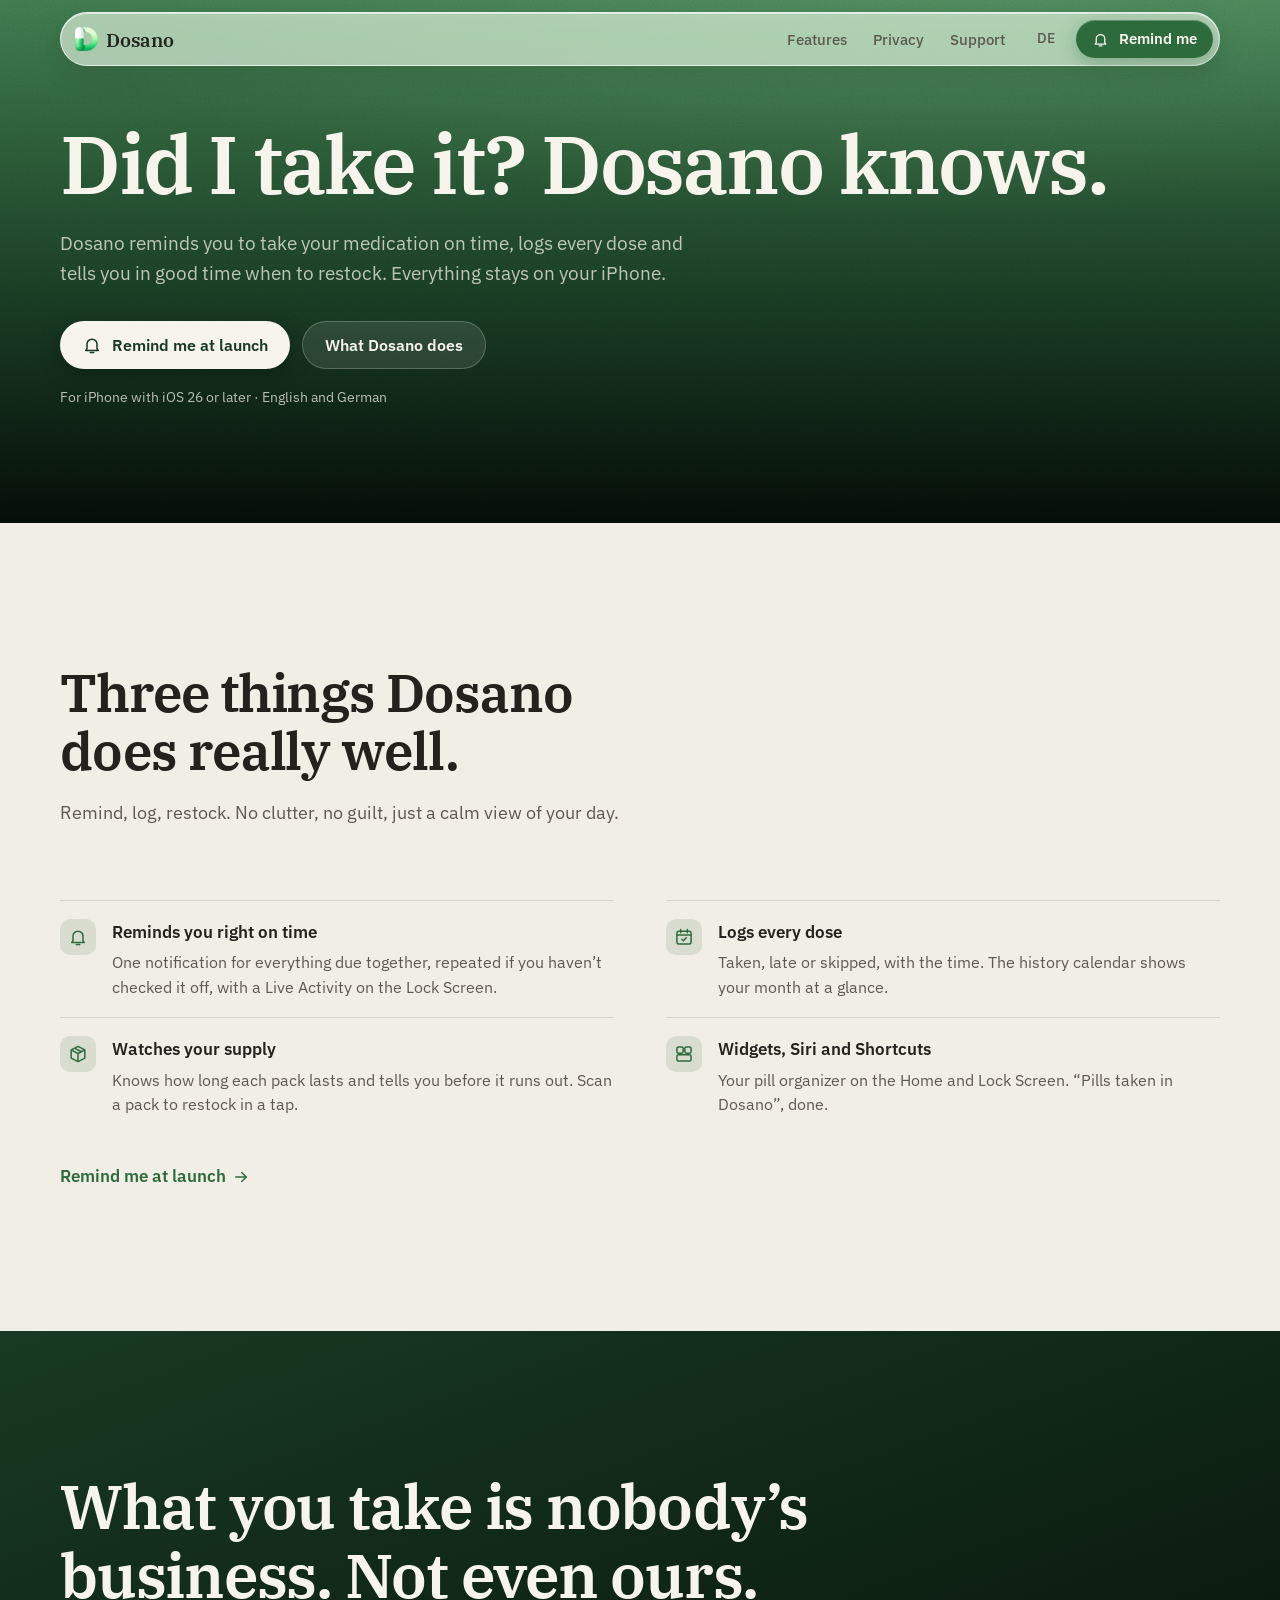
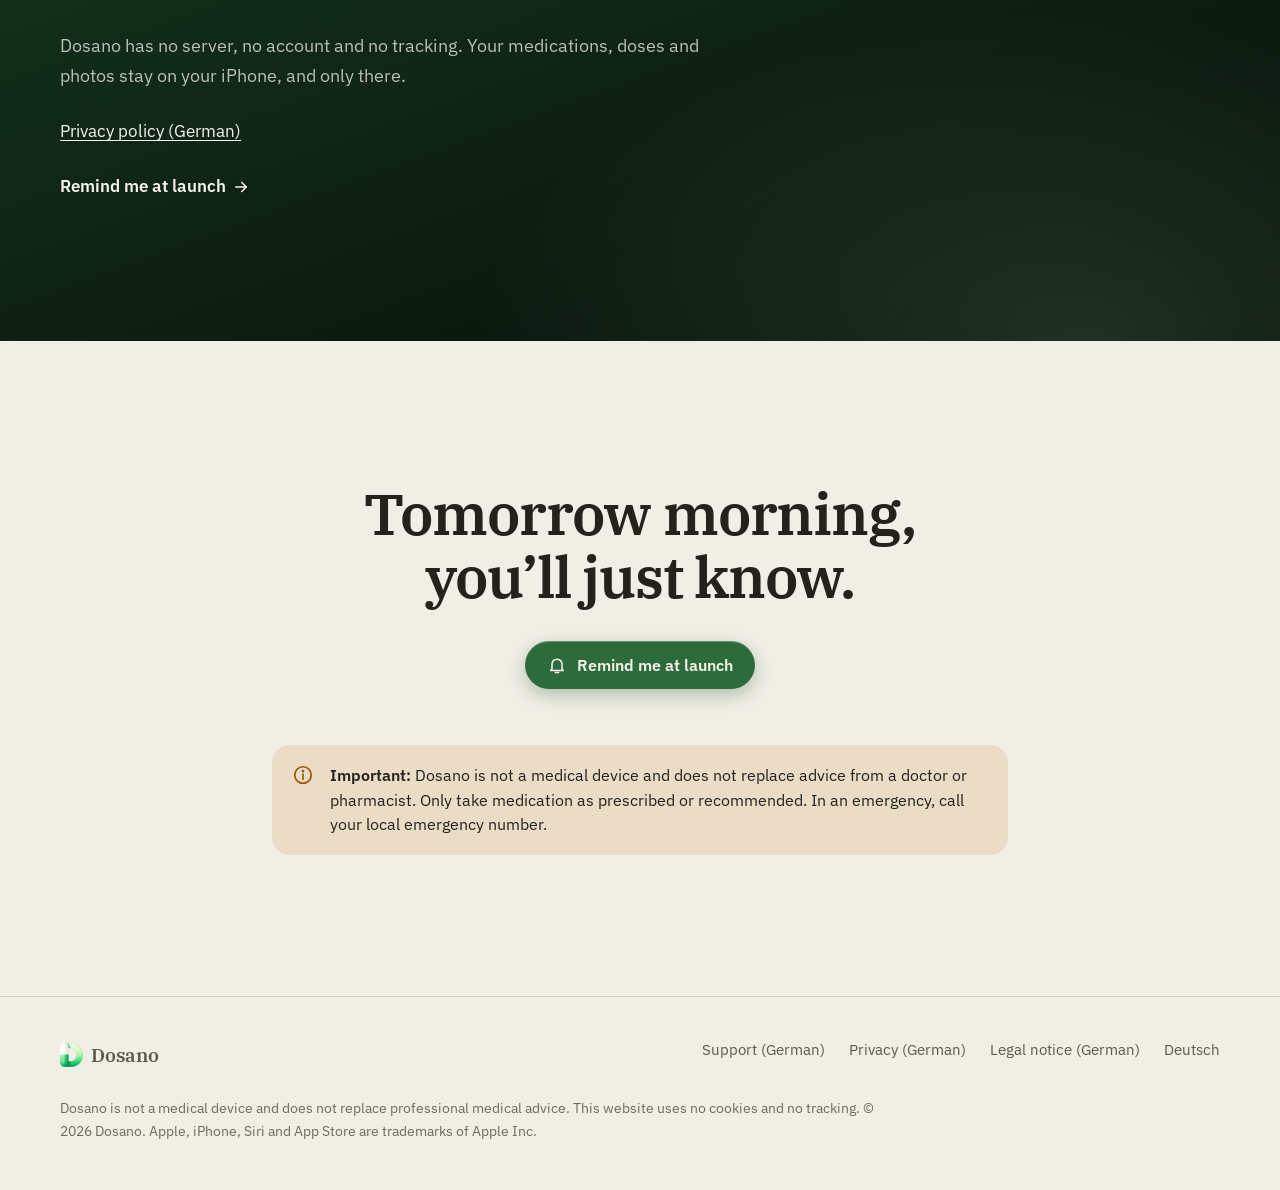
==== commit 04cc1415: "Vor dem Start: App-Store-Knöpfe ausgeblendet, Erinnerung an ihrer Stelle - alle Links Im App Store l" ====
--- a/en/index.html
+++ b/en/index.html
@@ -1,5 +1,5 @@
 <!doctype html>
-<html lang="en">
+<html lang="en" class="vor-start">
 <head>
 <meta charset="utf-8">
 <meta name="viewport" content="width=device-width, initial-scale=1, viewport-fit=cover">
@@ -12,7 +12,7 @@
 <link rel="apple-touch-icon" href="../apple-touch-icon.png">
 <link rel="preload" href="../assets/fonts/IBMPlexSerif-SemiBold.woff2" as="font" type="font/woff2" crossorigin>
 <link rel="preload" href="../assets/fonts/IBMPlexSans-Regular.woff2" as="font" type="font/woff2" crossorigin>
-<link rel="stylesheet" href="../assets/css/site.css">
+<link rel="stylesheet" href="../assets/css/site.css?v=a65f5df6">
 <meta property="og:type" content="website">
 <meta property="og:title" content="Dosano: Did I take it? Dosano knows.">
 <meta property="og:description" content="Reminds you, logs every dose, keeps an eye on your supply. Everything stays on your iPhone.">
@@ -34,7 +34,8 @@
       <li><a href="../support.html" hreflang="de">Support</a></li>
     </ul>
     <span class="lang"><a href="../" hreflang="de" lang="de" aria-label="Deutsche Version">DE</a></span>
-    <a class="btn btn-primary btn-small" href="https://apps.apple.com/app/dosano/id0000000000"><svg aria-hidden="true"><use href="../assets/img/icons.svg#i-store"/></svg>Get</a>
+    <a class="btn btn-primary btn-small" href="https://apps.apple.com/app/dosano/id0000000000" data-store><svg aria-hidden="true"><use href="../assets/img/icons.svg?v=4f896641#i-store"/></svg>Get</a>
+<a class="btn btn-primary btn-small" href="mailto:dosano.help@gmail.com?subject=Reminder%3A%20Dosano%20on%20the%20App%20Store&amp;body=Hi%2C%0A%0Aplease%20send%20me%20a%20short%20email%20as%20soon%20as%20Dosano%20is%20on%20the%20App%20Store.%0AAfter%20that%20you%20can%20delete%20my%20address.%0A%0AThanks" data-prelaunch><svg aria-hidden="true"><use href="../assets/img/icons.svg?v=4f896641#i-bell"/></svg>Remind me</a>
   </nav>
 </header>
 
@@ -45,7 +46,8 @@
       <h1 id="hero-title">Did I take it? Dosano knows.</h1>
       <p class="hero-lead">Dosano reminds you to take your medication on time, logs every dose and tells you in good time when to restock. Everything stays on your iPhone.</p>
       <div class="hero-actions">
-        <a class="btn btn-on-moss" href="https://apps.apple.com/app/dosano/id0000000000"><svg aria-hidden="true"><use href="../assets/img/icons.svg#i-store"/></svg>Download on the App Store</a>
+        <a class="btn btn-on-moss" href="https://apps.apple.com/app/dosano/id0000000000" data-store><svg aria-hidden="true"><use href="../assets/img/icons.svg?v=4f896641#i-store"/></svg>Download on the App Store</a>
+<a class="btn btn-on-moss" href="mailto:dosano.help@gmail.com?subject=Reminder%3A%20Dosano%20on%20the%20App%20Store&amp;body=Hi%2C%0A%0Aplease%20send%20me%20a%20short%20email%20as%20soon%20as%20Dosano%20is%20on%20the%20App%20Store.%0AAfter%20that%20you%20can%20delete%20my%20address.%0A%0AThanks" data-prelaunch><svg aria-hidden="true"><use href="../assets/img/icons.svg?v=4f896641#i-bell"/></svg>Remind me at launch</a>
         <a class="btn btn-ghost-moss" href="#features">What Dosano does</a>
       </div>
       <p class="hero-note">For iPhone with iOS 26 or later · English and German</p>
@@ -60,12 +62,13 @@
       <p>Remind, log, restock. No clutter, no guilt, just a calm view of your day.</p>
     </div>
     <ul class="more-list">
-      <li><span class="ico" aria-hidden="true"><svg><use href="../assets/img/icons.svg#i-bell"/></svg></span><strong>Reminds you right on time</strong><span>One notification for everything due together, repeated if you haven’t checked it off, with a Live Activity on the Lock Screen.</span></li>
-      <li><span class="ico" aria-hidden="true"><svg><use href="../assets/img/icons.svg#i-calendar"/></svg></span><strong>Logs every dose</strong><span>Taken, late or skipped, with the time. The history calendar shows your month at a glance.</span></li>
-      <li><span class="ico" aria-hidden="true"><svg><use href="../assets/img/icons.svg#i-box"/></svg></span><strong>Watches your supply</strong><span>Knows how long each pack lasts and tells you before it runs out. Scan a pack to restock in a tap.</span></li>
-      <li><span class="ico" aria-hidden="true"><svg><use href="../assets/img/icons.svg#i-widget"/></svg></span><strong>Widgets, Siri and Shortcuts</strong><span>Your pill organizer on the Home and Lock Screen. “Pills taken in Dosano”, done.</span></li>
+      <li><span class="ico" aria-hidden="true"><svg><use href="../assets/img/icons.svg?v=4f896641#i-bell"/></svg></span><strong>Reminds you right on time</strong><span>One notification for everything due together, repeated if you haven’t checked it off, with a Live Activity on the Lock Screen.</span></li>
+      <li><span class="ico" aria-hidden="true"><svg><use href="../assets/img/icons.svg?v=4f896641#i-calendar"/></svg></span><strong>Logs every dose</strong><span>Taken, late or skipped, with the time. The history calendar shows your month at a glance.</span></li>
+      <li><span class="ico" aria-hidden="true"><svg><use href="../assets/img/icons.svg?v=4f896641#i-box"/></svg></span><strong>Watches your supply</strong><span>Knows how long each pack lasts and tells you before it runs out. Scan a pack to restock in a tap.</span></li>
+      <li><span class="ico" aria-hidden="true"><svg><use href="../assets/img/icons.svg?v=4f896641#i-widget"/></svg></span><strong>Widgets, Siri and Shortcuts</strong><span>Your pill organizer on the Home and Lock Screen. “Pills taken in Dosano”, done.</span></li>
     </ul>
-    <a class="store-link" href="https://apps.apple.com/app/dosano/id0000000000">Download on the App Store<svg aria-hidden="true"><use href="../assets/img/icons.svg#i-arrow"/></svg></a>
+    <a class="store-link" href="https://apps.apple.com/app/dosano/id0000000000" data-store>Download on the App Store<svg aria-hidden="true"><use href="../assets/img/icons.svg?v=4f896641#i-arrow"/></svg></a>
+<a class="store-link" href="mailto:dosano.help@gmail.com?subject=Reminder%3A%20Dosano%20on%20the%20App%20Store&amp;body=Hi%2C%0A%0Aplease%20send%20me%20a%20short%20email%20as%20soon%20as%20Dosano%20is%20on%20the%20App%20Store.%0AAfter%20that%20you%20can%20delete%20my%20address.%0A%0AThanks" data-prelaunch>Remind me at launch<svg aria-hidden="true"><use href="../assets/img/icons.svg?v=4f896641#i-arrow"/></svg></a>
   </div>
 </section>
 
@@ -74,16 +77,18 @@
     <h2 class="h2" id="p-title">What you take is nobody’s business. Not even ours.</h2>
     <p class="lead">Dosano has no server, no account and no tracking. Your medications, doses and photos stay on your iPhone, and only there.</p>
     <p style="margin-top:28px"><a href="../datenschutz.html" hreflang="de">Privacy policy (German)</a></p>
-    <a class="store-link" href="https://apps.apple.com/app/dosano/id0000000000">Download on the App Store<svg aria-hidden="true"><use href="../assets/img/icons.svg#i-arrow"/></svg></a>
+    <a class="store-link" href="https://apps.apple.com/app/dosano/id0000000000" data-store>Download on the App Store<svg aria-hidden="true"><use href="../assets/img/icons.svg?v=4f896641#i-arrow"/></svg></a>
+<a class="store-link" href="mailto:dosano.help@gmail.com?subject=Reminder%3A%20Dosano%20on%20the%20App%20Store&amp;body=Hi%2C%0A%0Aplease%20send%20me%20a%20short%20email%20as%20soon%20as%20Dosano%20is%20on%20the%20App%20Store.%0AAfter%20that%20you%20can%20delete%20my%20address.%0A%0AThanks" data-prelaunch>Remind me at launch<svg aria-hidden="true"><use href="../assets/img/icons.svg?v=4f896641#i-arrow"/></svg></a>
   </div>
 </section>
 
 <section class="section download" aria-labelledby="d-title">
   <div class="wrap">
     <h2 id="d-title">Tomorrow morning, you’ll just know.</h2>
-    <a class="btn btn-primary" href="https://apps.apple.com/app/dosano/id0000000000"><svg aria-hidden="true"><use href="../assets/img/icons.svg#i-store"/></svg>Download on the App Store</a>
+    <a class="btn btn-primary" href="https://apps.apple.com/app/dosano/id0000000000" data-store><svg aria-hidden="true"><use href="../assets/img/icons.svg?v=4f896641#i-store"/></svg>Download on the App Store</a>
+<a class="btn btn-primary" href="mailto:dosano.help@gmail.com?subject=Reminder%3A%20Dosano%20on%20the%20App%20Store&amp;body=Hi%2C%0A%0Aplease%20send%20me%20a%20short%20email%20as%20soon%20as%20Dosano%20is%20on%20the%20App%20Store.%0AAfter%20that%20you%20can%20delete%20my%20address.%0A%0AThanks" data-prelaunch><svg aria-hidden="true"><use href="../assets/img/icons.svg?v=4f896641#i-bell"/></svg>Remind me at launch</a>
     <div class="notice" role="note">
-      <svg aria-hidden="true"><use href="../assets/img/icons.svg#i-info"/></svg>
+      <svg aria-hidden="true"><use href="../assets/img/icons.svg?v=4f896641#i-info"/></svg>
       <p><strong>Important:</strong> Dosano is not a medical device and does not replace advice from a doctor or pharmacist. Only take medication as prescribed or recommended. In an emergency, call your local emergency number.</p>
     </div>
   </div>
--- a/assets/css/site.css
+++ b/assets/css/site.css
@@ -426,16 +426,44 @@
    Maße in Punkten wie auf dem iPhone: 1 Punkt = var(--u), die Breite des
    Bildschirms entspricht 393 Punkten. */
 
+/* iPhone 17 nach der Figma-Vorlage: schmaler Titanrahmen (1 % der Breite), schwarzer
+   Rand ums Display (2,5 %), Ecken 15 %. Links Aktionstaste und Lautstärke, rechts die
+   Seitentaste. Das Display behält 393 x 852 Punkte, daraus ergibt sich das Seitenverhältnis. */
 .phone {
-  position: relative; aspect-ratio: 393 / 852;
-  padding: 3.2%;
-  border-radius: 15% / 7%;
-  background: linear-gradient(145deg, #3a3a38, #121211 45%, #2a2a28);
+  position: relative; container-type: inline-size;
+  aspect-ratio: 1 / 2.0862;
+  padding: 0;
+  border-radius: 15% / 7.2%;
+  background: linear-gradient(160deg, #9a9a9d 0%, #48484b 14%, #6f6f72 42%, #2f2f31 68%, #808083 90%, #5a5a5d 100%);
   box-shadow:
-    0 0 0 1px rgb(255 255 255 / 0.08) inset,
-    0 0 0 2px #0b0b0a,
-    0 40px 80px -20px rgb(0 0 0 / 0.45),
-    0 18px 30px -12px rgb(0 0 0 / 0.35);
+    inset 0 0 0 0.6px rgb(0 0 0 / 0.55),
+    inset 0 0 0 1.4px rgb(255 255 255 / 0.22),
+    0 0 0 0.6px rgb(0 0 0 / 0.5),
+    0 40px 80px -24px rgb(0 0 0 / 0.42),
+    0 16px 28px -14px rgb(0 0 0 / 0.32);
+}
+/* Display mit festem Abstand zum Rand, gemessen an der Breite des Telefons (cqw) */
+.phone > .screen { position: absolute; inset: 3.5cqw; height: auto;
+  box-shadow: 0 0 0 2.6cqw #000, 0 0 0 calc(2.6cqw + 0.6px) #1c1c1e; }
+.phone::before, .phone::after {
+  content: ""; position: absolute; width: 1.1cqw; border-radius: 0.6cqw;
+  background-color: transparent;
+}
+/* links: Aktionstaste, Lauter, Leiser */
+.phone::before {
+  /* Maße aus der Figma-Vorlage (Aktionstaste 21,4-25,0 %, Lauter 29,4-36,0 %,
+     Leiser 38,5-45,5 % der Höhe), auf Wunsch um 2,5 Punkte nach oben gesetzt */
+  left: -0.75cqw; top: 18.9%; height: 24.1%;
+  background-image: linear-gradient(180deg,
+    #6c6c6f 0, #8a8a8d 1%, #4a4a4c 14%, transparent 14.9%,
+    transparent 33.2%, #6c6c6f 33.2%, #8a8a8d 35%, #4a4a4c 59.6%, transparent 60.6%,
+    transparent 71%, #6c6c6f 71%, #8a8a8d 72.8%, #4a4a4c 99%, transparent 100%);
+}
+/* rechts: Seitentaste */
+.phone::after {
+  /* Vorlage 31,9-43,0 %, ebenfalls 2,5 Punkte höher */
+  right: -0.75cqw; top: 29.4%; height: 11.1%;
+  background-image: linear-gradient(90deg, #4a4a4c, #8a8a8d 60%, #5a5a5c);
 }
 .screen {
   --u: calc(100cqw / 393);
@@ -451,6 +479,13 @@
   position: absolute; z-index: 20; left: 50%; top: calc(var(--u) * 11);
   width: calc(var(--u) * 124); height: calc(var(--u) * 36); border-radius: 99px;
   background: #000; transform: translateX(-50%);
+}
+/* Kameralinse rechts in der Dynamic Island */
+.island::after {
+  content: ""; position: absolute; top: 50%; right: calc(var(--u) * 10);
+  width: calc(var(--u) * 13); height: calc(var(--u) * 13); border-radius: 50%; transform: translateY(-50%);
+  background: radial-gradient(circle at 38% 36%, #4a5a9a 0 14%, #1a2244 36%, #0b0d18 62%, #050507 100%);
+  box-shadow: 0 0 0 calc(var(--u) * 1.2) #121214;
 }
 .statusbar {
   position: relative; z-index: 10; display: flex; justify-content: space-between; align-items: center;
@@ -584,7 +619,8 @@
 .chip.open::before { background: transparent; box-shadow: 0 0 0 1.5px currentColor inset; }
 .chip.due-chip { background: var(--accent); color: var(--accent-ink); }
 .swap { display: grid; }
-.swap > * { grid-area: 1 / 1; transition: opacity 240ms var(--ease-out); }
+.swap > * { grid-area: 1 / 1; justify-self: end; align-self: center; transition: opacity 240ms var(--ease-out); }
+.due-head.swap > * { justify-self: start; }
 .swap > .after { opacity: 0; }
 .screen.is-taken .swap > .before { opacity: 0; }
 .screen.is-taken .swap > .after { opacity: 1; }
@@ -754,3 +790,12 @@
   .site-header, .hero-stage, .gallery-band, .store-link, .btn { display: none !important; }
   body { background: #fff; color: #000; }
 }
+
+/* Vor dem Start der App: App-Store-Knöpfe aus, Erinnerung an ihrer Stelle.
+   Umschalten mit LAUNCHED in tools/build_neu.py (setzt die Klasse "vor-start"). */
+.vor-start [data-store] { display: none !important; }
+html:not(.vor-start) [data-prelaunch] { display: none !important; }
+.vor-start .btn-ghost-moss[data-remind] { background: var(--on-moss); color: #183A22; border-color: transparent; box-shadow: 0 6px 22px rgb(0 0 0 / 0.25); }
+.vor-start .btn-ghost-moss[data-remind]:hover { background: #fff; }
+.vor-start .btn-quiet2[data-remind] { background: var(--accent); color: var(--accent-ink); box-shadow: 0 1px 0 rgb(255 255 255 / 0.25) inset, 0 6px 18px color-mix(in oklab, var(--accent) 35%, transparent); }
+html:not(.vor-start) .remind-note { display: none; }
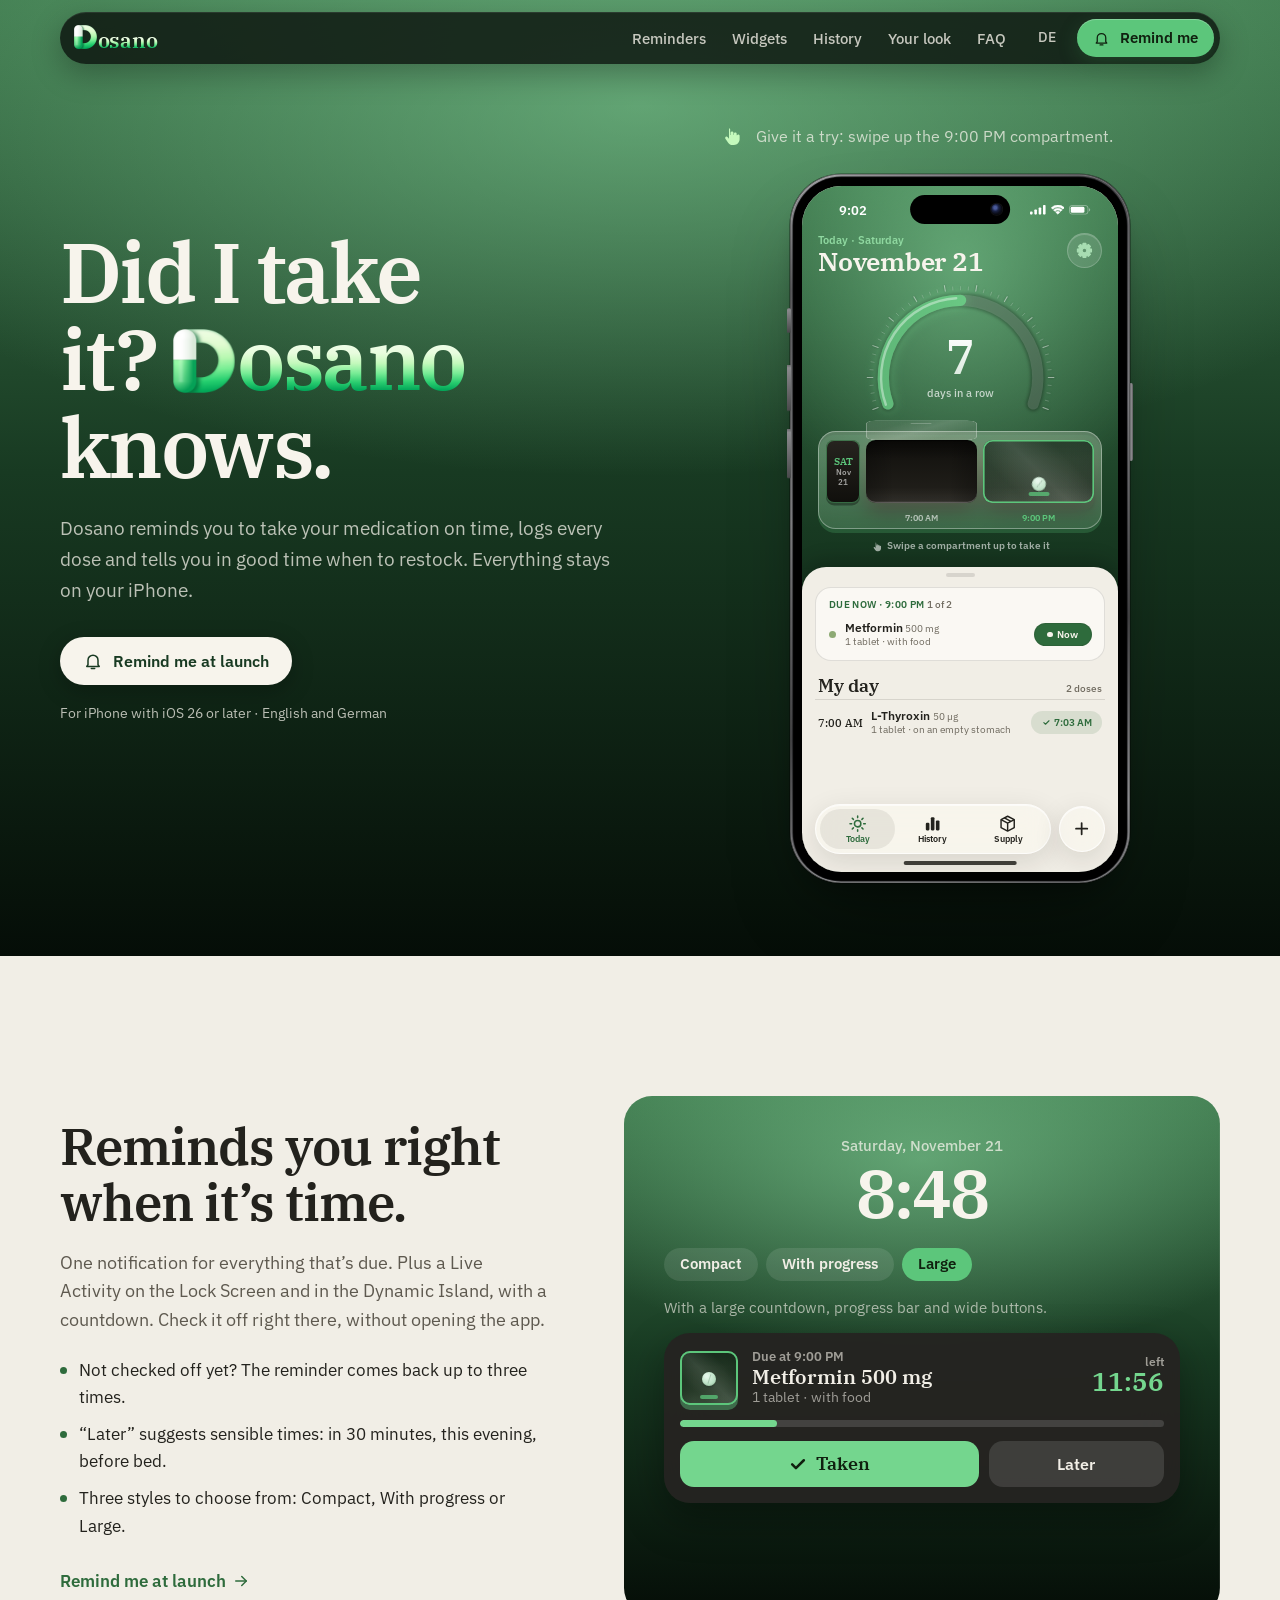
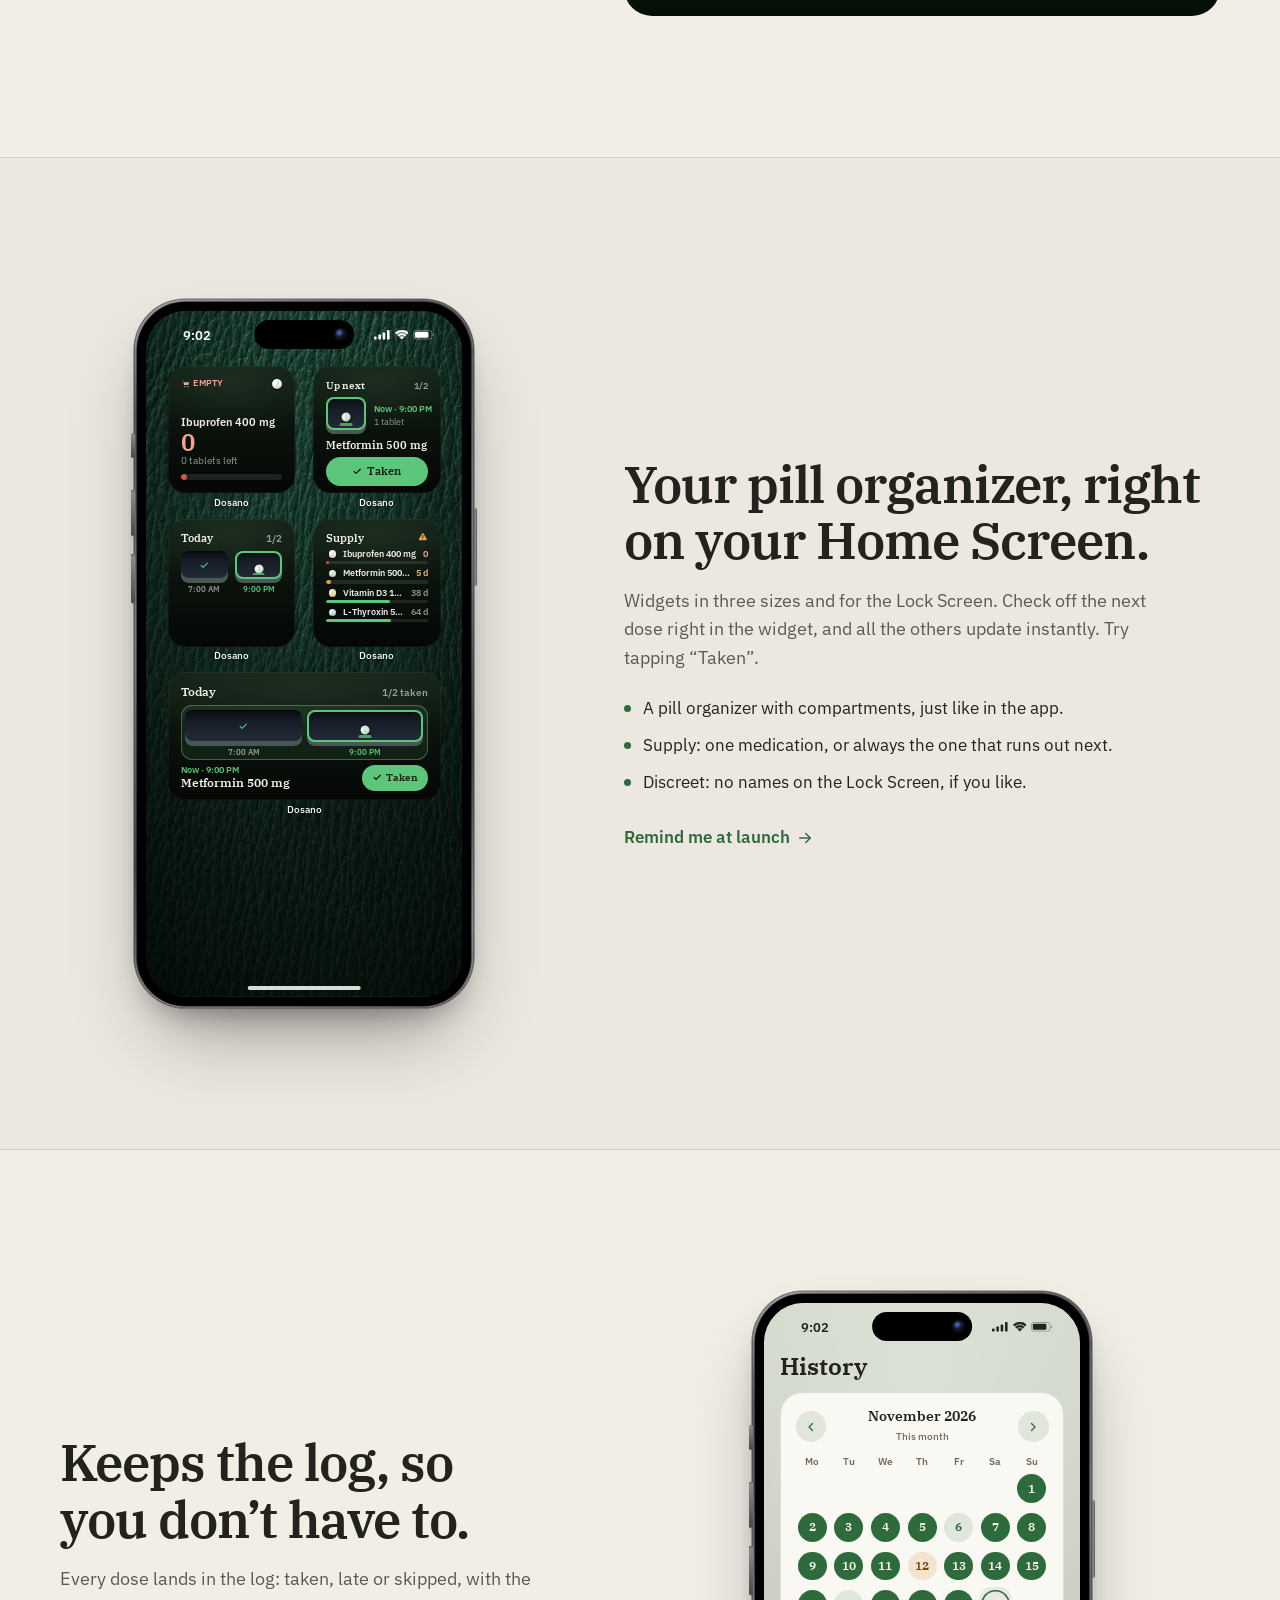
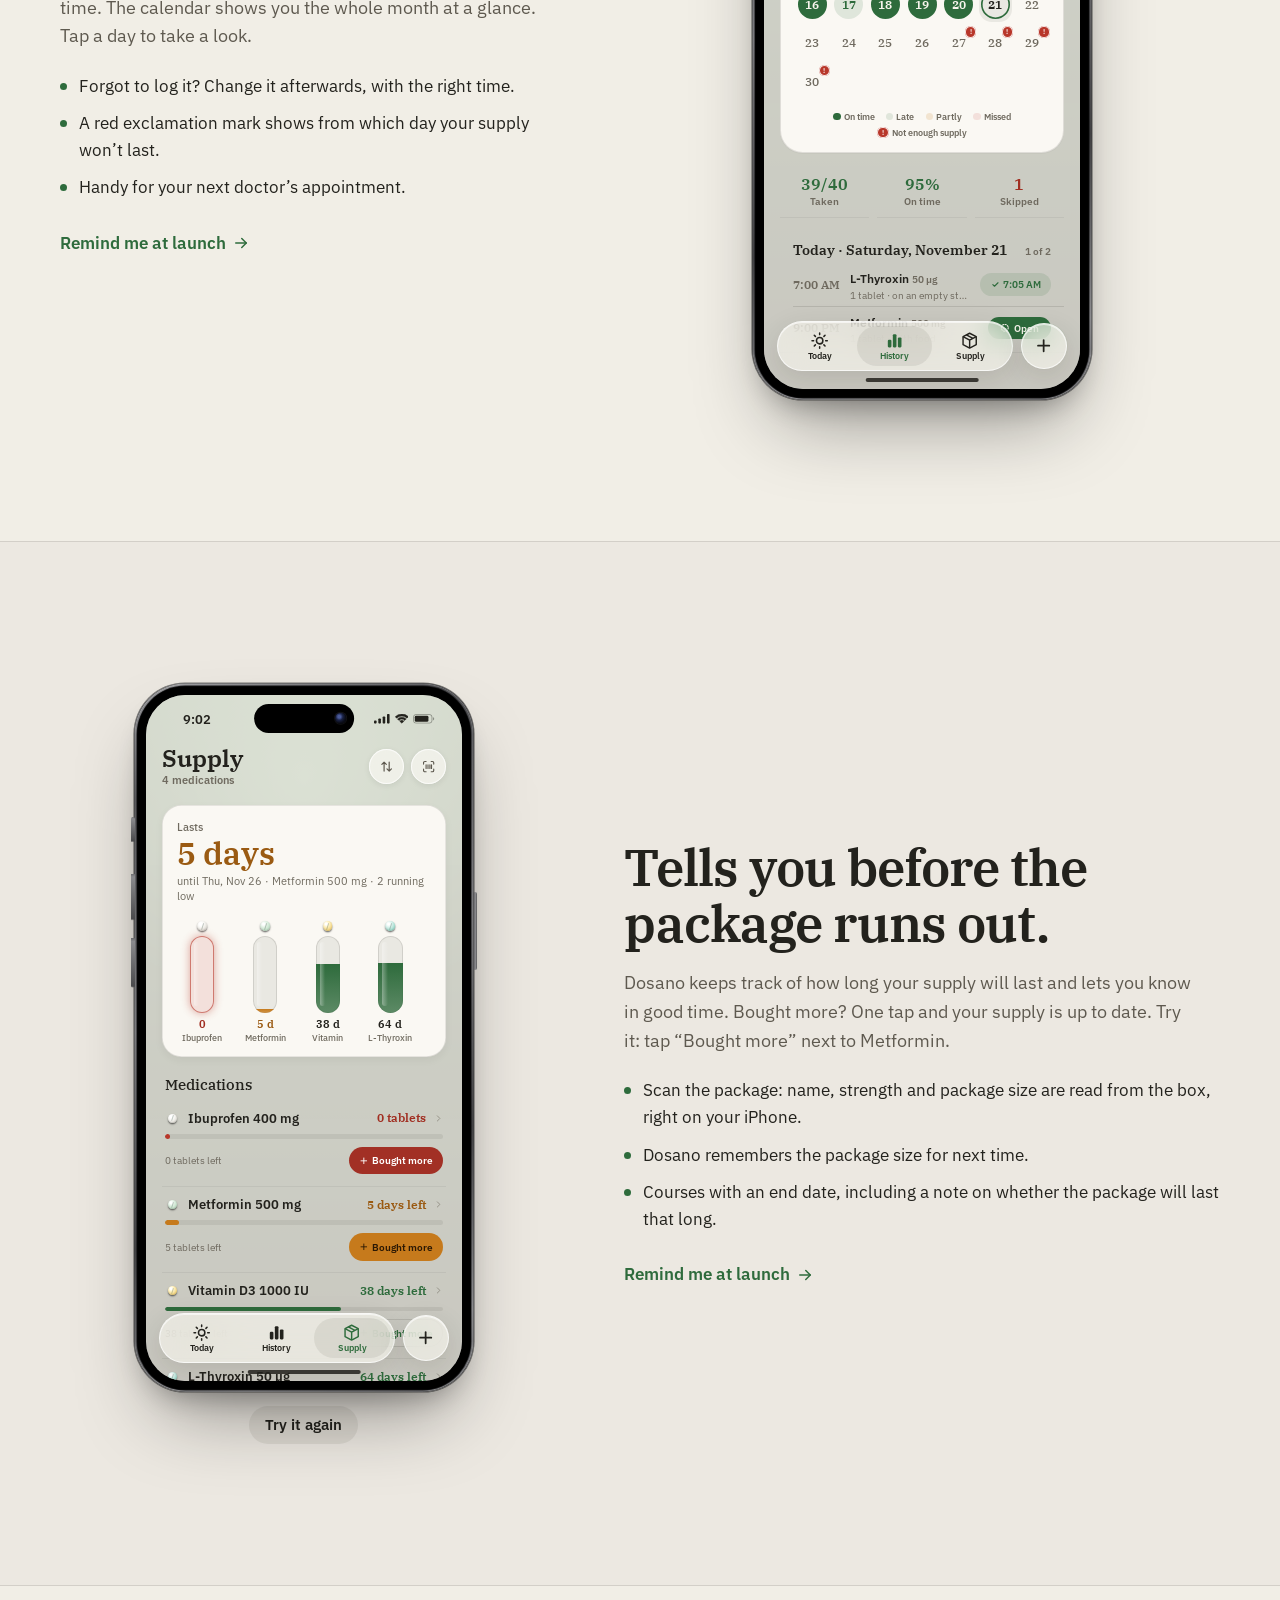
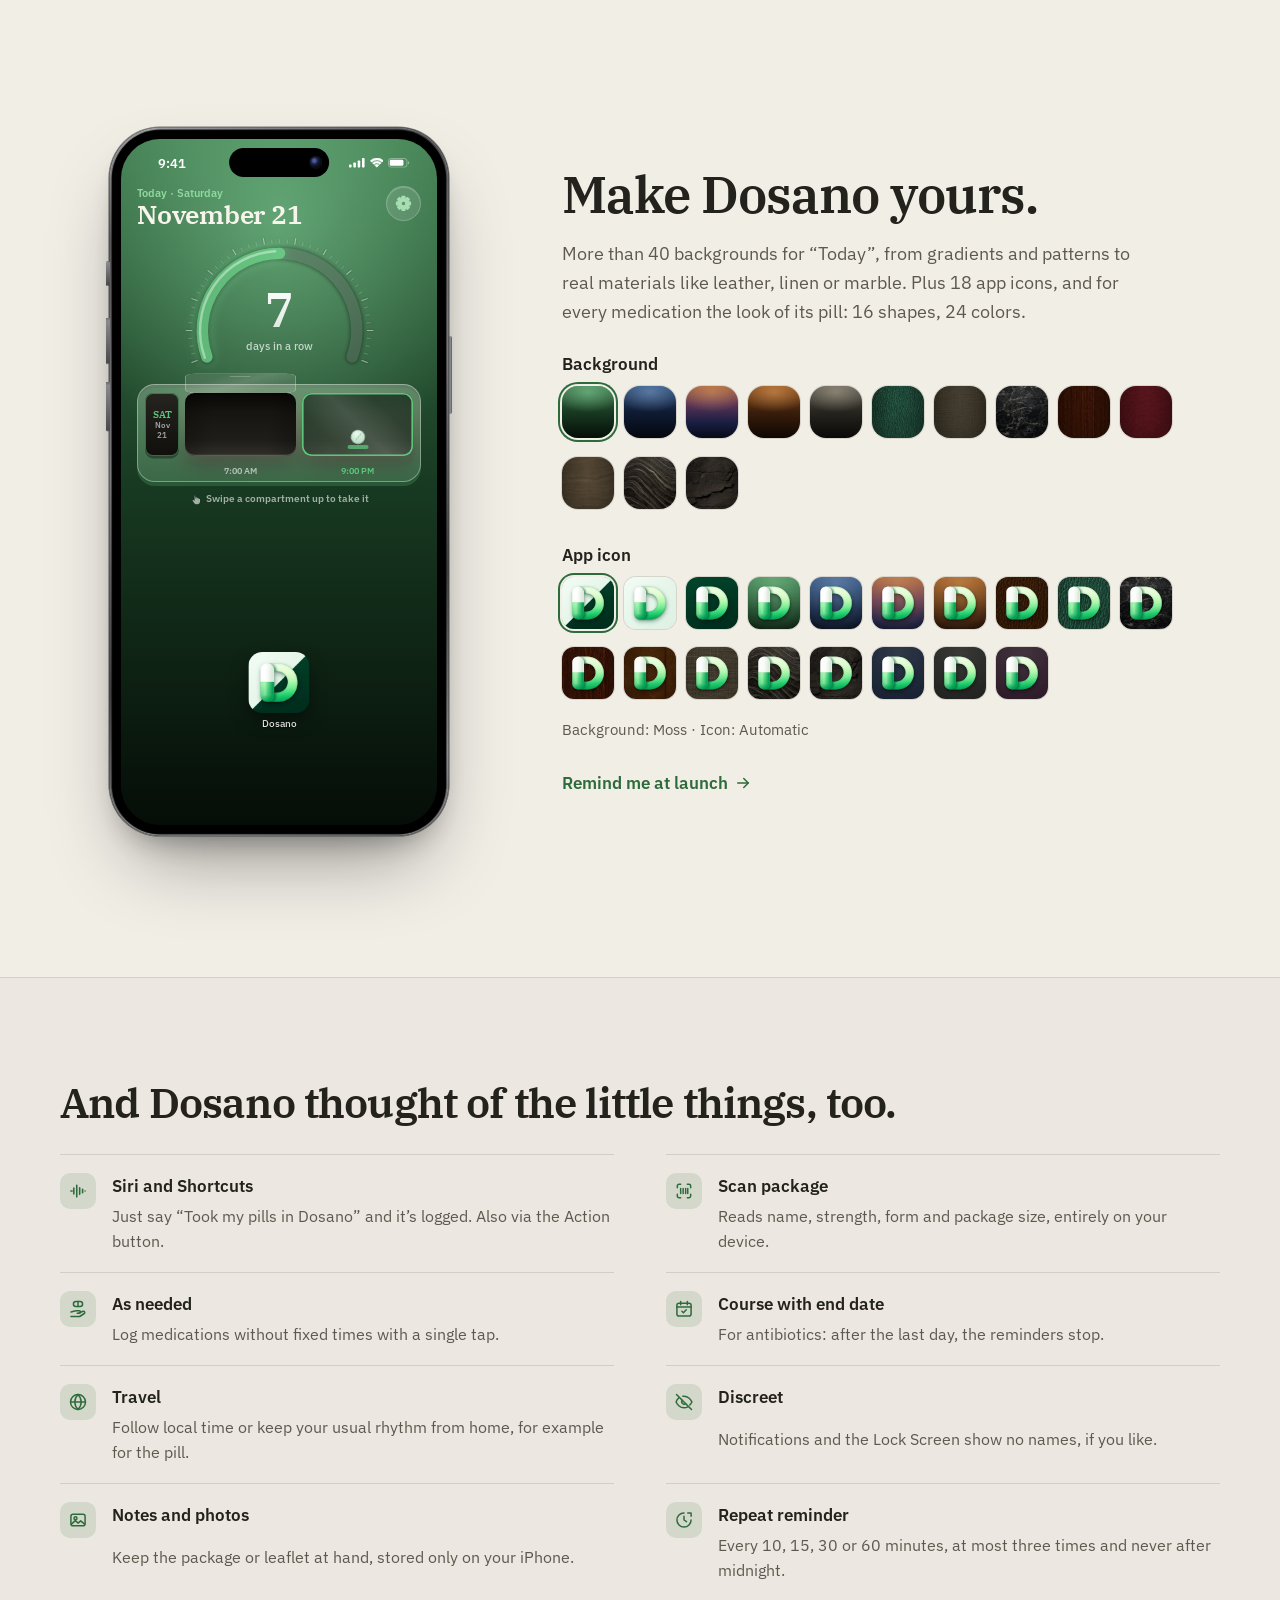
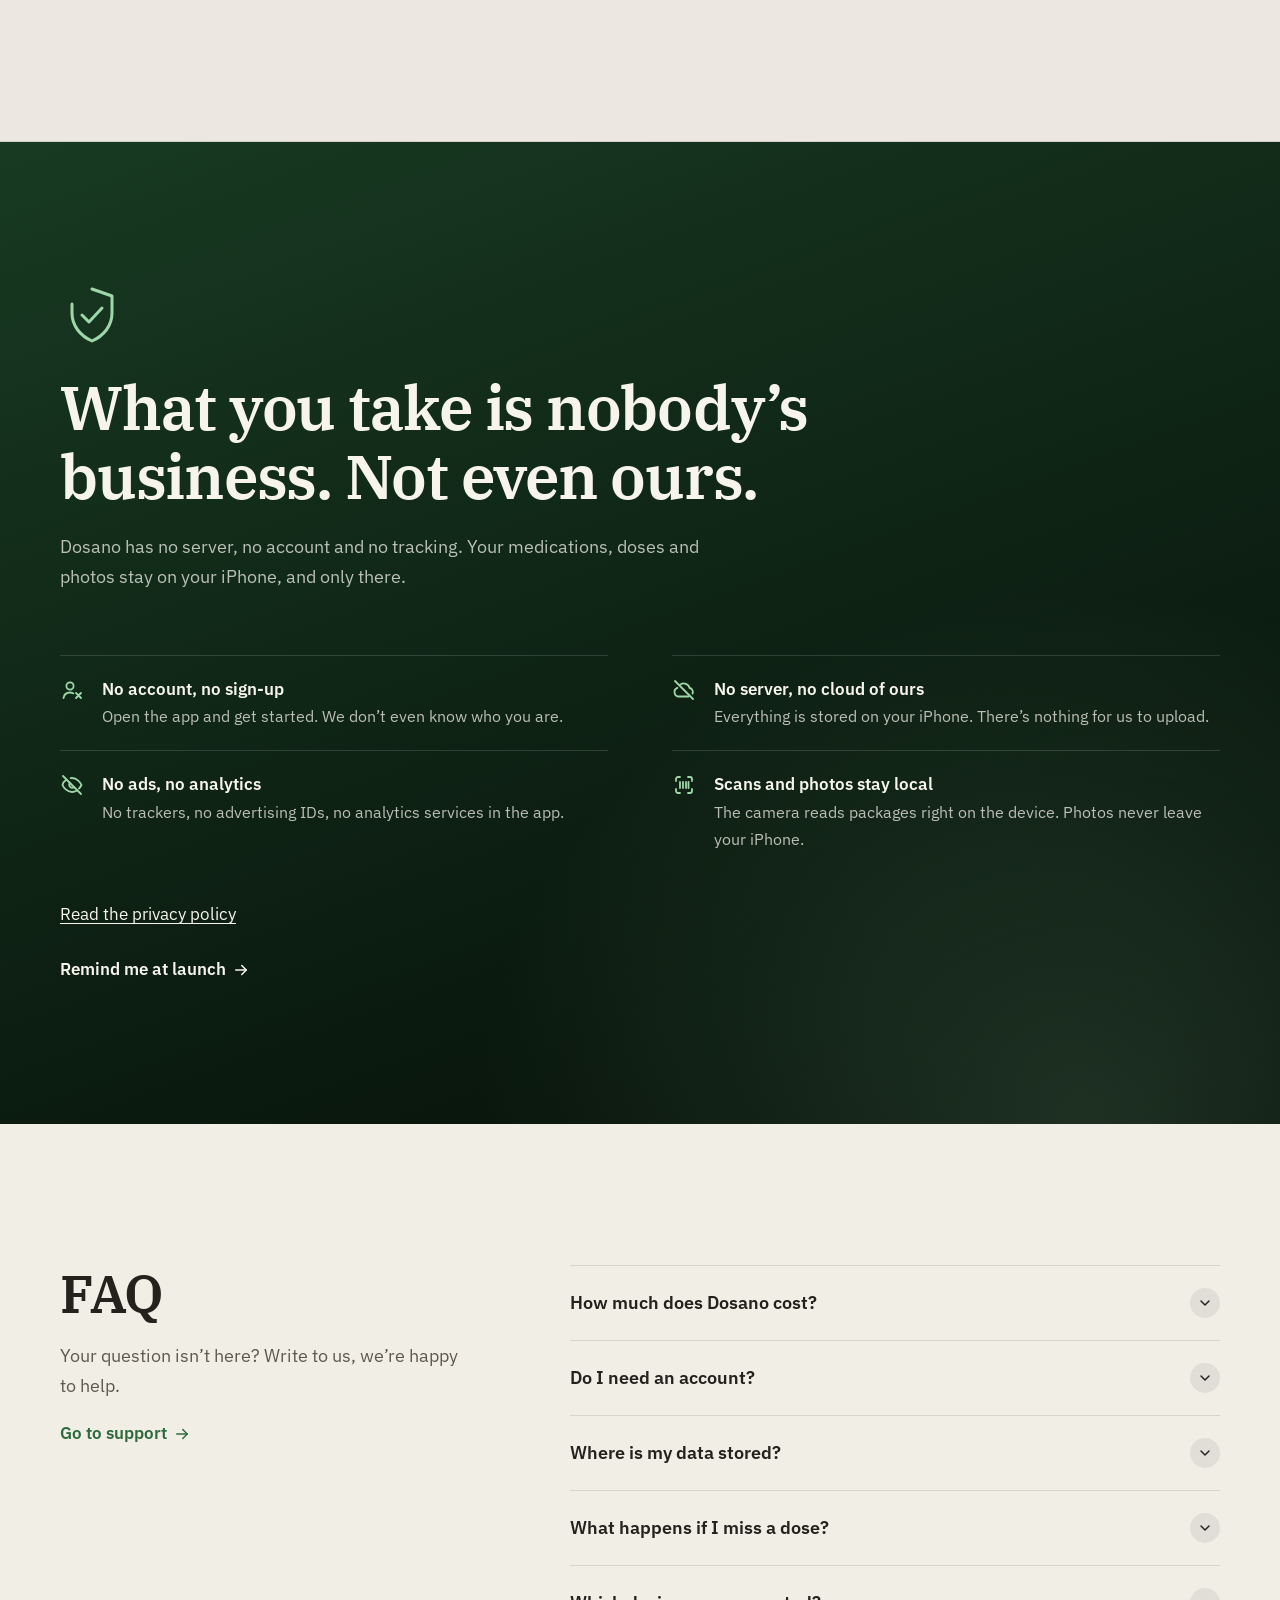
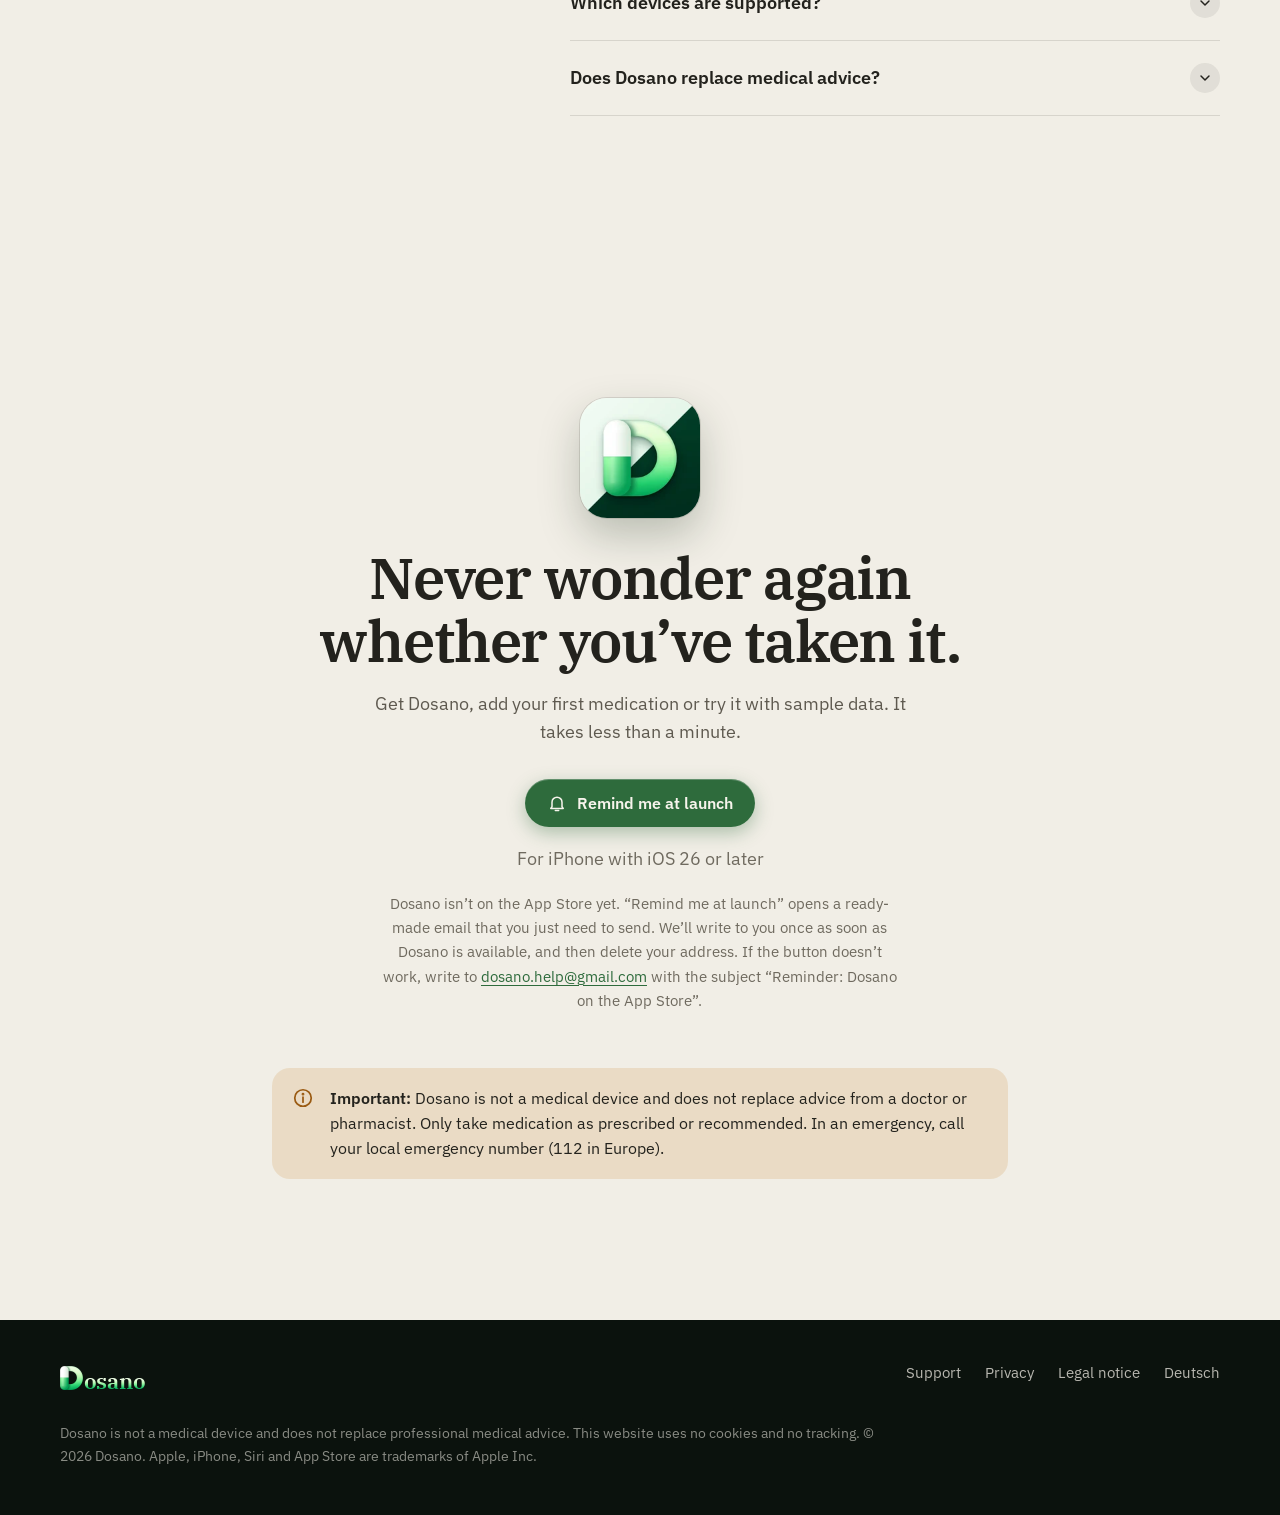
==== commit cc65b1c4: "Website komplett auf Englisch - en/index.html: vollständige englische Startseite mit allen Vorführun" ====
--- a/en/index.html
+++ b/en/index.html
@@ -1,109 +1,545 @@
 <!doctype html>
+<!-- Erzeugt von tools/build_neu.py aus en/index.src.html. Bitte dort ändern. -->
 <html lang="en" class="vor-start">
 <head>
 <meta charset="utf-8">
 <meta name="viewport" content="width=device-width, initial-scale=1, viewport-fit=cover">
 <title>Dosano: take your medication on time, keep an eye on your supply</title>
 <meta name="description" content="Dosano reminds you to take your medication, logs every dose and tells you in good time when to restock. All data stays on your iPhone.">
-<meta name="theme-color" content="#3F7A4E">
 <link rel="alternate" hreflang="de" href="../">
 <link rel="alternate" hreflang="en" href="./">
+<meta name="theme-color" content="#183A22">
 <link rel="icon" href="../assets/img/favicon-32.png" sizes="32x32">
 <link rel="apple-touch-icon" href="../apple-touch-icon.png">
 <link rel="preload" href="../assets/fonts/IBMPlexSerif-SemiBold.woff2" as="font" type="font/woff2" crossorigin>
 <link rel="preload" href="../assets/fonts/IBMPlexSans-Regular.woff2" as="font" type="font/woff2" crossorigin>
 <link rel="stylesheet" href="../assets/css/site.css?v=a65f5df6">
+<link rel="stylesheet" href="../assets/css/neu.css?v=61a92740">
 <meta property="og:type" content="website">
 <meta property="og:title" content="Dosano: Did I take it? Dosano knows.">
-<meta property="og:description" content="Reminds you, logs every dose, keeps an eye on your supply. Everything stays on your iPhone.">
+<meta property="og:description" content="Reminds you to take your medication, logs every dose, keeps an eye on your supply. Everything stays on your iPhone.">
+<meta property="og:locale" content="en_US">
+<!-- Once the app is on the App Store: add the app ID, then Safari shows a banner.
+<meta name="apple-itunes-app" content="app-id=0000000000"> -->
 <meta property="og:image" content="../assets/img/og.png">
-<meta property="og:locale" content="en_US">
+<script>document.documentElement.classList.add('js');setTimeout(function(){var r=document.documentElement;if(!r.classList.contains('js-ok'))r.classList.remove('js')},4000)</script>
+<script src="../assets/js/neu.js?v=9a9805ec" defer></script>
 </head>
 <body>
-<a class="skip-link" href="#content">Skip to content</a>
-
-<!-- English version: prepared. The full feature section, gallery and FAQ can follow
-     the German page (../index.html) once the copy is translated. -->
-
-<header class="site-header wrap">
-  <nav class="nav glass" aria-label="Main navigation">
-    <a class="brand" href="./" aria-label="Dosano, home"><img src="../assets/img/logo-96.png" alt="" width="23" height="24">Dosano</a>
+<a class="skip-link" href="#inhalt">Skip to content</a>
+
+<header class="site-header n-header wrap">
+  <nav class="nav" aria-label="Main navigation">
+    <a class="brand" href="./" aria-label="Dosano, home"><span class="wordmark"><img class="wm-d" src="../assets/img/logo-96.png" alt="" width="23" height="24"><span class="wm-rest">osano</span></span></a>
     <ul class="nav-links">
-      <li><a href="#features">Features</a></li>
-      <li><a href="#privacy">Privacy</a></li>
-      <li><a href="../support.html" hreflang="de">Support</a></li>
+      <li><a href="#erinnern">Reminders</a></li>
+      <li><a href="#widgets">Widgets</a></li>
+      <li><a href="#verlauf">History</a></li>
+      <li><a href="#dein-look">Your look</a></li>
+      <li><a href="#fragen">FAQ</a></li>
     </ul>
     <span class="lang"><a href="../" hreflang="de" lang="de" aria-label="Deutsche Version">DE</a></span>
     <a class="btn btn-primary btn-small" href="https://apps.apple.com/app/dosano/id0000000000" data-store><svg aria-hidden="true"><use href="../assets/img/icons.svg?v=4f896641#i-store"/></svg>Get</a>
 <a class="btn btn-primary btn-small" href="mailto:dosano.help@gmail.com?subject=Reminder%3A%20Dosano%20on%20the%20App%20Store&amp;body=Hi%2C%0A%0Aplease%20send%20me%20a%20short%20email%20as%20soon%20as%20Dosano%20is%20on%20the%20App%20Store.%0AAfter%20that%20you%20can%20delete%20my%20address.%0A%0AThanks" data-prelaunch><svg aria-hidden="true"><use href="../assets/img/icons.svg?v=4f896641#i-bell"/></svg>Remind me</a>
+    <span class="scroll-line" aria-hidden="true"></span>
   </nav>
 </header>
 
-<main id="content">
-<section class="hero" aria-labelledby="hero-title">
-  <div class="wrap hero-grid" style="grid-template-columns:minmax(0,1fr)">
+<main id="inhalt">
+
+<!-- Hero ------------------------------------------------------------------>
+<section class="n-hero" aria-labelledby="hero-title">
+  <div class="bd" data-bd="moss" aria-hidden="true"></div>
+  <div class="wrap hero-grid">
     <div class="hero-copy">
-      <h1 id="hero-title">Did I take it? Dosano knows.</h1>
-      <p class="hero-lead">Dosano reminds you to take your medication on time, logs every dose and tells you in good time when to restock. Everything stays on your iPhone.</p>
-      <div class="hero-actions">
+      <h1 id="hero-title" class="enter" style="--i:0">Did I take it? <span class="wordmark" id="heroMark"><img class="wm-d" src="../assets/img/logo-320.png" alt="" width="77" height="80"><span class="wm-rest">osano</span></span> knows.</h1>
+      <p class="hero-lead enter" style="--i:2">Dosano reminds you to take your medication on time, logs every dose and tells you in good time when to restock. Everything stays on your iPhone.</p>
+      <div class="hero-actions enter" style="--i:3">
         <a class="btn btn-on-moss" href="https://apps.apple.com/app/dosano/id0000000000" data-store><svg aria-hidden="true"><use href="../assets/img/icons.svg?v=4f896641#i-store"/></svg>Download on the App Store</a>
-<a class="btn btn-on-moss" href="mailto:dosano.help@gmail.com?subject=Reminder%3A%20Dosano%20on%20the%20App%20Store&amp;body=Hi%2C%0A%0Aplease%20send%20me%20a%20short%20email%20as%20soon%20as%20Dosano%20is%20on%20the%20App%20Store.%0AAfter%20that%20you%20can%20delete%20my%20address.%0A%0AThanks" data-prelaunch><svg aria-hidden="true"><use href="../assets/img/icons.svg?v=4f896641#i-bell"/></svg>Remind me at launch</a>
-        <a class="btn btn-ghost-moss" href="#features">What Dosano does</a>
-      </div>
-      <p class="hero-note">For iPhone with iOS 26 or later · English and German</p>
-    </div>
-  </div>
-</section>
-
-<section class="section" id="features" aria-labelledby="f-title">
+        <a class="btn btn-ghost-moss" data-remind href="mailto:dosano.help@gmail.com?subject=Reminder%3A%20Dosano%20on%20the%20App%20Store&amp;body=Hi%2C%0A%0Aplease%20send%20me%20a%20short%20email%20as%20soon%20as%20Dosano%20is%20on%20the%20App%20Store.%0AAfter%20that%20you%20can%20delete%20my%20address.%0A%0AThanks"><svg aria-hidden="true"><use href="../assets/img/icons.svg?v=4f896641#i-bell"/></svg>Remind me at launch</a>
+      </div>
+      <p class="hero-note enter" style="--i:4">For iPhone with iOS 26 or later · English and German</p>
+    </div>
+
+    <div class="hero-stage" role="group" aria-labelledby="demo-label">
+      <div class="try2 enter" style="--i:3" id="tryRow">
+        <svg class="hand" aria-hidden="true"><use href="../assets/img/icons.svg?v=4f896641#i-hand-draw"/></svg>
+        <span id="demo-label">Give it a try: swipe up the 9:00 PM compartment.</span>
+        <button class="btn btn-ghost-moss btn-small demo-reset" type="button" id="demoReset">Again</button>
+      </div>
+      <div class="phone enter-phone">
+        <div class="screen today2" id="demo">
+          <div class="bd" data-bd="moss" aria-hidden="true"></div>
+          <div class="island" aria-hidden="true"></div>
+          <div class="statusbar" aria-hidden="true" style="color:#fff"><span>9:02</span><span class="sb-icons"><svg viewBox="0 0 20 12"><use href="../assets/img/icons.svg?v=4f896641#i-signal"/></svg><svg viewBox="0 0 17 12"><use href="../assets/img/icons.svg?v=4f896641#i-wifi"/></svg><svg viewBox="0 0 27 12"><use href="../assets/img/icons.svg?v=4f896641#i-battery"/></svg></span></div>
+          <div class="t2-head" aria-hidden="true">
+            <div><div class="t2-kicker">Today · Saturday</div><div class="t2-date">November 21</div></div>
+            <span class="t2-gear"><svg><use href="../assets/img/icons.svg?v=4f896641#i-gear-fill"/></svg></span>
+          </div>
+          <div class="arc2" aria-hidden="true" data-arc="demo" data-shown="0.5">
+            <svg viewBox="0 0 240 172">
+              <defs>
+                <linearGradient id="arcGrad-demo" x1="0" y1="0" x2="1" y2="0"><stop offset="0" stop-color="#5FB878"/><stop offset="1" stop-color="#74D68E"/></linearGradient>
+                <radialGradient id="tipGrad-demo"><stop offset="0" stop-color="#fff" stop-opacity="0.9"/><stop offset="1" stop-color="#74D68E" stop-opacity="0"/></radialGradient>
+              </defs>
+              <g class="ticks"><line x1="17.57" y1="157.28" x2="11.00" y2="159.67" class="l"/><line x1="14.71" y1="148.21" x2="10.85" y2="149.25"/><line x1="12.66" y1="138.93" x2="8.72" y2="139.62"/><line x1="11.41" y1="129.50" x2="7.43" y2="129.85"/><line x1="11.00" y1="120.00" x2="4.00" y2="120.00" class="l"/><line x1="11.41" y1="110.50" x2="7.43" y2="110.15"/><line x1="12.66" y1="101.07" x2="8.72" y2="100.38"/><line x1="14.71" y1="91.79" x2="10.85" y2="90.75"/><line x1="17.57" y1="82.72" x2="11.00" y2="80.33" class="l"/><line x1="21.21" y1="73.93" x2="17.59" y2="72.24"/><line x1="25.60" y1="65.50" x2="22.14" y2="63.50"/><line x1="30.71" y1="57.48" x2="27.44" y2="55.19"/><line x1="36.50" y1="49.94" x2="31.14" y2="45.44" class="l"/><line x1="42.93" y1="42.93" x2="40.10" y2="40.10"/><line x1="49.94" y1="36.50" x2="47.37" y2="33.44"/><line x1="57.48" y1="30.71" x2="55.19" y2="27.44"/><line x1="65.50" y1="25.60" x2="62.00" y2="19.54" class="l"/><line x1="73.93" y1="21.21" x2="72.24" y2="17.59"/><line x1="82.72" y1="17.57" x2="81.35" y2="13.81"/><line x1="91.79" y1="14.71" x2="90.75" y2="10.85"/><line x1="101.07" y1="12.66" x2="99.86" y2="5.76" class="l"/><line x1="110.50" y1="11.41" x2="110.15" y2="7.43"/><line x1="120.00" y1="11.00" x2="120.00" y2="7.00"/><line x1="129.50" y1="11.41" x2="129.85" y2="7.43"/><line x1="138.93" y1="12.66" x2="140.14" y2="5.76" class="l"/><line x1="148.21" y1="14.71" x2="149.25" y2="10.85"/><line x1="157.28" y1="17.57" x2="158.65" y2="13.81"/><line x1="166.07" y1="21.21" x2="167.76" y2="17.59"/><line x1="174.50" y1="25.60" x2="178.00" y2="19.54" class="l"/><line x1="182.52" y1="30.71" x2="184.81" y2="27.44"/><line x1="190.06" y1="36.50" x2="192.63" y2="33.44"/><line x1="197.07" y1="42.93" x2="199.90" y2="40.10"/><line x1="203.50" y1="49.94" x2="208.86" y2="45.44" class="l"/><line x1="209.29" y1="57.48" x2="212.56" y2="55.19"/><line x1="214.40" y1="65.50" x2="217.86" y2="63.50"/><line x1="218.79" y1="73.93" x2="222.41" y2="72.24"/><line x1="222.43" y1="82.72" x2="229.00" y2="80.33" class="l"/><line x1="225.29" y1="91.79" x2="229.15" y2="90.75"/><line x1="227.34" y1="101.07" x2="231.28" y2="100.38"/><line x1="228.59" y1="110.50" x2="232.57" y2="110.15"/><line x1="229.00" y1="120.00" x2="236.00" y2="120.00" class="l"/><line x1="228.59" y1="129.50" x2="232.57" y2="129.85"/><line x1="227.34" y1="138.93" x2="231.28" y2="139.62"/><line x1="225.29" y1="148.21" x2="229.15" y2="149.25"/><line x1="222.43" y1="157.28" x2="229.00" y2="159.67" class="l"/></g>
+              <path class="gutter" d="M29.79 152.83 A96 96 0 1 1 210.21 152.83" fill="none" stroke-linecap="round"/>
+              <path class="track" d="M29.79 152.83 A96 96 0 1 1 210.21 152.83" fill="none" stroke-linecap="round"/>
+              <path class="fill" d="M29.79 152.83 A96 96 0 1 1 210.21 152.83" fill="none" stroke-linecap="round" pathLength="1" stroke-dasharray="1 2" stroke-dashoffset="0.500" style="stroke:url(#arcGrad-demo)"/>
+              <path class="sheen" d="M27.16 153.79 A98.8 98.8 0 1 1 212.84 153.79" fill="none" stroke-linecap="round" pathLength="1" stroke-dasharray="1 2" stroke-dashoffset="0.515"/>
+              <path class="glow-all" d="M29.79 152.83 A96 96 0 1 1 210.21 152.83" fill="none" stroke-linecap="round"/>
+              <path class="sweep" d="M29.79 152.83 A96 96 0 1 1 210.21 152.83" fill="none" stroke-linecap="round" pathLength="1" stroke-dasharray="0 2"/>
+              <circle class="tip" r="18" cx="120" cy="24" style="fill:url(#tipGrad-demo)"/>
+            </svg>
+            <div class="arc2-num">7</div>
+            <div class="arc2-label">days in a row</div>
+          </div>
+          <div class="planner">
+            <div class="daytab" aria-hidden="true"><b>SAT</b><small>Nov<br>21</small></div>
+            <div class="comp is-done" aria-hidden="true" style="--lid:#8DAA74">
+              <span class="comp-box"><span class="well"></span><span class="lid2" style="--open:1"></span></span>
+              <span class="comp-time">7:00 AM</span>
+            </div>
+            <div class="comp is-current" style="--lid:#8DAA74">
+              <button class="comp-box" type="button" id="demoComp"><span class="visually-hidden">Take the 9:00 PM compartment: Metformin 500 mg</span><span class="well" aria-hidden="true"></span><i class="p drop" style="left:44%;bottom:12px;--r:20deg;--d:500ms" aria-hidden="true"></i><span class="check" aria-hidden="true"><svg><use href="../assets/img/icons.svg?v=4f896641#i-tick"/></svg></span><span class="lid2" aria-hidden="true"></span></button>
+              <span class="comp-time" aria-hidden="true">9:00 PM</span>
+            </div>
+          </div>
+          <div class="t2-hint" aria-hidden="true"><svg><use href="../assets/img/icons.svg?v=4f896641#i-hand-draw"/></svg>Swipe a compartment up to take it</div>
+          <div class="sheet2" aria-hidden="true">
+            <div class="grabber"></div>
+            <div class="due">
+              <div class="due-head swap"><span class="before">Due now · 9:00 PM <span class="count">1 of 2</span></span><span class="after">All done for today <span class="count">2 of 2</span></span></div>
+              <div class="due-row"><i class="dot" style="background:#8DAA74"></i><div><div class="med">Metformin<small>500 mg</small></div><div class="sub">1 tablet · with food</div></div><span class="swap"><span class="ochip due before"><i></i>Now</span><span class="ochip ok after"><svg aria-hidden="true"><use href="../assets/img/icons.svg?v=4f896641#i-tick"/></svg>9:02 PM</span></span></div>
+            </div>
+            <div class="day-title"><b>My day</b><span>2 doses</span></div>
+            <div class="log-row"><span class="time">7:00 AM</span><div><div class="med">L-Thyroxin<small>50 µg</small></div><div class="sub">1 tablet · on an empty stomach</div></div><span class="ochip ok"><svg aria-hidden="true"><use href="../assets/img/icons.svg?v=4f896641#i-tick"/></svg>7:03 AM</span></div>
+          </div>
+          <div class="tabbar" aria-hidden="true">
+            <div class="tabs"><span class="tab is-active"><svg><use href="../assets/img/icons.svg?v=4f896641#i-sun"/></svg>Today</span><span class="tab"><svg><use href="../assets/img/icons.svg?v=4f896641#i-bars"/></svg>History</span><span class="tab"><svg><use href="../assets/img/icons.svg?v=4f896641#i-box"/></svg>Supply</span></div>
+            <span class="tab-plus"><svg><use href="../assets/img/icons.svg?v=4f896641#i-plus"/></svg></span>
+          </div>
+          <div class="home-ind" aria-hidden="true"></div>
+          <div class="fly-layer" aria-hidden="true"></div>
+          <svg class="ghost-hand" id="ghostHand" aria-hidden="true"><use href="../assets/img/icons.svg?v=4f896641#i-hand-draw"/></svg>
+        </div>
+      </div>
+      <p class="visually-hidden" role="status" id="demoStatus"></p>
+    </div>
+  </div>
+</section>
+
+<!-- Reminders --------------------------------------------------------->
+<section class="n-section" id="erinnern" aria-labelledby="r-title">
+  <div class="wrap split">
+    <div class="reveal">
+      <h2 id="r-title">Reminds you right when it’s time.</h2>
+      <p class="lead2">One notification for everything that’s due. Plus a Live Activity on the Lock Screen and in the Dynamic Island, with a countdown. Check it off right there, without opening the app.</p>
+      <ul class="ticks2">
+        <li>Not checked off yet? The reminder comes back up to three times.</li>
+        <li>“Later” suggests sensible times: in 30 minutes, this evening, before bed.</li>
+        <li>Three styles to choose from: Compact, With progress or Large.</li>
+      </ul>
+      <a class="store-link" href="https://apps.apple.com/app/dosano/id0000000000" data-store>Download on the App Store<svg aria-hidden="true"><use href="../assets/img/icons.svg?v=4f896641#i-arrow"/></svg></a>
+<a class="store-link" href="mailto:dosano.help@gmail.com?subject=Reminder%3A%20Dosano%20on%20the%20App%20Store&amp;body=Hi%2C%0A%0Aplease%20send%20me%20a%20short%20email%20as%20soon%20as%20Dosano%20is%20on%20the%20App%20Store.%0AAfter%20that%20you%20can%20delete%20my%20address.%0A%0AThanks" data-prelaunch>Remind me at launch<svg aria-hidden="true"><use href="../assets/img/icons.svg?v=4f896641#i-arrow"/></svg></a>
+    </div>
+    <div class="stage-dark reveal" style="--delay:120ms" id="lockStage">
+      <div class="bd" data-bd="moss" aria-hidden="true"></div>
+      <div class="lock-time" aria-hidden="true"><small>Saturday, November 21</small><b id="lockClock">8:48</b></div>
+      <div class="la-switch" role="group" aria-label="Live Activity style">
+        <button type="button" data-v="compact" aria-pressed="false">Compact</button>
+        <button type="button" data-v="progress" aria-pressed="false">With progress</button>
+        <button type="button" data-v="large" aria-pressed="true">Large</button>
+      </div>
+      <p class="la-desc" id="laDesc" aria-live="polite">With a large countdown, progress bar and wide buttons.</p>
+      <div class="la" id="la" data-variant="large" role="group" aria-label="Example of a Live Activity">
+        <div class="la-variant v-compact">
+          <div class="la-row">
+            <span class="la-icon" aria-hidden="true"><span class="well"></span><i class="p"></i><span class="lid2"></span></span>
+            <div class="la-text"><div class="la-name">Metformin 500 mg</div><div class="la-detail"><span data-cd>12:00</span> left · 1 tablet</div></div>
+            <div class="la-round"><button type="button" data-act="later" aria-label="Later"><svg><use href="../assets/img/icons.svg?v=4f896641#i-snooze"/></svg></button><button type="button" class="take" data-act="take" aria-label="Taken"><svg><use href="../assets/img/icons.svg?v=4f896641#i-tick"/></svg></button></div>
+          </div>
+        </div>
+        <div class="la-variant v-progress">
+          <div class="la-row">
+            <span class="la-icon" aria-hidden="true"><span class="well"></span><i class="p"></i><span class="lid2"></span></span>
+            <div class="la-text"><div class="la-name">Metformin 500 mg</div><div class="la-detail"><span data-cd>12:00</span> left · 1 tablet</div></div>
+            <div class="la-round"><button type="button" data-act="later" aria-label="Later"><svg><use href="../assets/img/icons.svg?v=4f896641#i-snooze"/></svg></button><button type="button" class="take" data-act="take" aria-label="Taken"><svg><use href="../assets/img/icons.svg?v=4f896641#i-tick"/></svg></button></div>
+          </div>
+          <div class="slotdots" aria-hidden="true"><i class="t"></i><i class="o"></i><span>Today 1 of 2</span></div>
+        </div>
+        <div class="la-variant v-large">
+          <div class="la-row">
+            <span class="la-icon" aria-hidden="true" style="width:58px;height:54px"><span class="well"></span><i class="p"></i><span class="lid2"></span></span>
+            <div class="la-text"><div class="la-small">Due at 9:00 PM</div><div class="la-name">Metformin 500 mg</div><div class="la-detail">1 tablet · with food</div></div>
+            <div class="la-count"><small>left</small><b data-cd>12:00</b></div>
+          </div>
+          <div class="la-bar" aria-hidden="true"><i id="laBar"></i></div>
+          <div class="la-btns"><button type="button" class="take" data-act="take"><svg aria-hidden="true"><use href="../assets/img/icons.svg?v=4f896641#i-tick"/></svg>Taken</button><button type="button" data-act="later">Later</button></div>
+        </div>
+        <div class="done-msg"><svg aria-hidden="true"><use href="../assets/img/icons.svg?v=4f896641#i-check"/></svg>Done. See you tomorrow morning!</div>
+      </div>
+      <p class="visually-hidden" role="status" id="laStatus"></p>
+    </div>
+  </div>
+</section>
+
+<!-- Widgets --------------------------------------------------------->
+<section class="n-section gallery-band" id="widgets" aria-labelledby="w-title">
+  <div class="wrap split flip">
+    <div class="reveal">
+      <h2 id="w-title">Your pill organizer, right on your Home Screen.</h2>
+      <p class="lead2">Widgets in three sizes and for the Lock Screen. Check off the next dose right in the widget, and all the others update instantly. Try tapping “Taken”.</p>
+      <ul class="ticks2">
+        <li>A pill organizer with compartments, just like in the app.</li>
+        <li>Supply: one medication, or always the one that runs out next.</li>
+        <li>Discreet: no names on the Lock Screen, if you like.</li>
+      </ul>
+      <a class="store-link" href="https://apps.apple.com/app/dosano/id0000000000" data-store>Download on the App Store<svg aria-hidden="true"><use href="../assets/img/icons.svg?v=4f896641#i-arrow"/></svg></a>
+<a class="store-link" href="mailto:dosano.help@gmail.com?subject=Reminder%3A%20Dosano%20on%20the%20App%20Store&amp;body=Hi%2C%0A%0Aplease%20send%20me%20a%20short%20email%20as%20soon%20as%20Dosano%20is%20on%20the%20App%20Store.%0AAfter%20that%20you%20can%20delete%20my%20address.%0A%0AThanks" data-prelaunch>Remind me at launch<svg aria-hidden="true"><use href="../assets/img/icons.svg?v=4f896641#i-arrow"/></svg></a>
+    </div>
+    <div class="phone reveal" style="--delay:120ms">
+      <div class="screen homescreen" id="home" role="group" aria-label="Example: Dosano widgets on the Home Screen">
+        <div class="hs-wall" aria-hidden="true"></div>
+        <div class="island" aria-hidden="true"></div>
+        <div class="statusbar" aria-hidden="true" style="color:#fff"><span>9:02</span><span class="sb-icons"><svg viewBox="0 0 20 12"><use href="../assets/img/icons.svg?v=4f896641#i-signal"/></svg><svg viewBox="0 0 17 12"><use href="../assets/img/icons.svg?v=4f896641#i-wifi"/></svg><svg viewBox="0 0 27 12"><use href="../assets/img/icons.svg?v=4f896641#i-battery"/></svg></span></div>
+        <div class="hs-grid">
+          <div class="hs-cell">
+            <div class="wg" role="img" aria-label="Supply widget: Ibuprofen 400 mg is empty, 0 tablets left">
+              <div class="wg-top"><span class="wg-label red"><svg aria-hidden="true"><use href="../assets/img/icons.svg?v=4f896641#i-cart"/></svg>Empty</span><i class="p white wg-pill"></i></div>
+              <div class="wg-fill"></div>
+              <div class="wg-name">Ibuprofen 400 mg</div>
+              <div class="wg-big red">0</div>
+              <div class="wg-sub" style="margin-bottom:calc(var(--u) * 8)">0 tablets left</div>
+              <div class="wg-bar h8"><i class="empty" style="--r:0"></i></div>
+            </div>
+            <span class="hs-label">Dosano</span>
+          </div>
+          <div class="hs-cell">
+            <div class="wg" data-w="next">
+              <div class="wg-head"><b data-next-head>Up next</b><span data-count>1/2</span></div>
+              <div class="wg-next" data-next-body>
+                <div class="wg-nextrow"><span class="sc is-current wg-c50" style="--h:46;--tint:#8DAA74"><span class="sc-wall"></span><span class="sc-well"></span><i class="p"></i><span class="sc-check"><svg><use href="../assets/img/icons.svg?v=4f896641#i-tick"/></svg></span><span class="sc-lid"></span></span><div><div class="wg-when">Now · 9:00 PM</div><div class="wg-sub2">1 tablet</div></div></div>
+                <div class="wg-title">Metformin 500 mg</div>
+                <div class="wg-fill"></div>
+                <button class="wg-btn full" type="button" data-take aria-label="Mark Metformin 500 mg as taken"><svg><use href="../assets/img/icons.svg?v=4f896641#i-tick"/></svg><span>Taken</span></button>
+              </div>
+              <div class="wg-done" data-next-done hidden>
+                <div class="wg-fill"></div>
+                <span class="wg-badge"><svg><use href="../assets/img/icons.svg?v=4f896641#i-tick"/></svg></span>
+                <div class="wg-donetitle">All done</div>
+                <div class="wg-sub">2/2 taken</div>
+              </div>
+            </div>
+            <span class="hs-label">Dosano</span>
+          </div>
+          <div class="hs-cell">
+            <div class="wg" role="img" aria-label="Pill organizer widget: 7:00 AM done, 9:00 PM open" data-w="planner">
+              <div class="wg-head small"><b>Today</b><span data-count>1/2</span></div>
+              <div class="wg-pgrid">
+                <div class="wg-slot"><span class="sc is-open" style="--h:40;--tint:#8DAA74"><span class="sc-wall"></span><span class="sc-well"></span><span class="sc-check"><svg><use href="../assets/img/icons.svg?v=4f896641#i-tick"/></svg></span><span class="sc-lid"></span></span><span class="wg-time">7:00 AM</span></div>
+                <div class="wg-slot current" data-evening><span class="sc is-current" style="--h:40;--tint:#8DAA74"><span class="sc-wall"></span><span class="sc-well"></span><i class="p"></i><span class="sc-check"><svg><use href="../assets/img/icons.svg?v=4f896641#i-tick"/></svg></span><span class="sc-lid"></span></span><span class="wg-time">9:00 PM</span></div>
+              </div>
+            </div>
+            <span class="hs-label">Dosano</span>
+          </div>
+          <div class="hs-cell">
+            <div class="wg" role="img" aria-label="Supply overview widget: Ibuprofen empty, Metformin 5 days left, Vitamin D3 38 days left, L-Thyroxin 64 days left">
+              <div class="wg-head small"><b>Supply</b><svg class="wg-warn" aria-hidden="true"><use href="../assets/img/icons.svg?v=4f896641#i-warn"/></svg></div>
+              <div class="wg-list">
+                <div><i class="p white"></i><span>Ibuprofen 400 mg</span><b class="red">0</b><span class="wg-bar h4"><i class="empty" style="--r:0"></i></span></div>
+                <div><i class="p"></i><span>Metformin 500 mg</span><b class="orange">5 d</b><span class="wg-bar h4"><i class="low" style="--r:0.05"></i></span></div>
+                <div><i class="p yellow"></i><span>Vitamin D3 1000 IU</span><b>38 d</b><span class="wg-bar h4"><i style="--r:0.63"></i></span></div>
+                <div><i class="p teal"></i><span>L-Thyroxin 50 µg</span><b>64 d</b><span class="wg-bar h4"><i style="--r:0.64"></i></span></div>
+              </div>
+            </div>
+            <span class="hs-label">Dosano</span>
+          </div>
+          <div class="hs-cell wide">
+            <div class="wg wide" data-w="medium">
+              <div class="wg-head"><b class="b15">Today</b><span class="semi" data-count-long>1/2 taken</span></div>
+              <div class="sstrip" aria-hidden="true">
+                <div class="wg-slot"><span class="sc is-open" style="--h:44;--tint:#8DAA74"><span class="sc-wall"></span><span class="sc-well"></span><span class="sc-check"><svg><use href="../assets/img/icons.svg?v=4f896641#i-tick"/></svg></span><span class="sc-lid"></span></span><span class="wg-time">7:00 AM</span></div>
+                <div class="wg-slot current" data-evening><span class="sc is-current" style="--h:44;--tint:#8DAA74"><span class="sc-wall"></span><span class="sc-well"></span><i class="p"></i><span class="sc-check"><svg><use href="../assets/img/icons.svg?v=4f896641#i-tick"/></svg></span><span class="sc-lid"></span></span><span class="wg-time">9:00 PM</span></div>
+              </div>
+              <div class="wg-fill"></div>
+              <div class="wg-medrow" data-next-body>
+                <div class="wg-medtext"><div class="wg-when small">Now · 9:00 PM</div><div class="wg-title b15">Metformin 500 mg</div></div>
+                <button class="wg-btn" type="button" data-take aria-label="Mark Metformin 500 mg as taken"><svg><use href="../assets/img/icons.svg?v=4f896641#i-tick"/></svg><span>Taken</span></button>
+              </div>
+              <div class="wg-allempty" data-next-done hidden><svg aria-hidden="true"><use href="../assets/img/icons.svg?v=4f896641#i-check"/></svg>All compartments are empty. See you tomorrow!</div>
+            </div>
+            <span class="hs-label">Dosano</span>
+          </div>
+        </div>
+        <div class="home-ind light" aria-hidden="true"></div>
+        <p class="visually-hidden" role="status" id="wStatus"></p>
+      </div>
+    </div>
+  </div>
+</section>
+
+<!-- History ----------------------------------------------------------->
+<section class="n-section" id="verlauf" aria-labelledby="v-title">
+  <div class="wrap split">
+    <div class="reveal">
+      <h2 id="v-title">Keeps the log, so you don’t have to.</h2>
+      <p class="lead2">Every dose lands in the log: taken, late or skipped, with the time. The calendar shows you the whole month at a glance. Tap a day to take a look.</p>
+      <ul class="ticks2">
+        <li>Forgot to log it? Change it afterwards, with the right time.</li>
+        <li>A red exclamation mark shows from which day your supply won’t last.</li>
+        <li>Handy for your next doctor’s appointment.</li>
+      </ul>
+      <a class="store-link" href="https://apps.apple.com/app/dosano/id0000000000" data-store>Download on the App Store<svg aria-hidden="true"><use href="../assets/img/icons.svg?v=4f896641#i-arrow"/></svg></a>
+<a class="store-link" href="mailto:dosano.help@gmail.com?subject=Reminder%3A%20Dosano%20on%20the%20App%20Store&amp;body=Hi%2C%0A%0Aplease%20send%20me%20a%20short%20email%20as%20soon%20as%20Dosano%20is%20on%20the%20App%20Store.%0AAfter%20that%20you%20can%20delete%20my%20address.%0A%0AThanks" data-prelaunch>Remind me at launch<svg aria-hidden="true"><use href="../assets/img/icons.svg?v=4f896641#i-arrow"/></svg></a>
+    </div>
+    <div class="phone reveal" style="--delay:120ms">
+      <div class="screen hist" id="cal">
+        <div class="island" aria-hidden="true"></div>
+        <div class="statusbar" aria-hidden="true"><span>9:02</span><span class="sb-icons"><svg viewBox="0 0 20 12"><use href="../assets/img/icons.svg?v=4f896641#i-signal"/></svg><svg viewBox="0 0 17 12"><use href="../assets/img/icons.svg?v=4f896641#i-wifi"/></svg><svg viewBox="0 0 27 12"><use href="../assets/img/icons.svg?v=4f896641#i-battery"/></svg></span></div>
+        <div class="faint" aria-hidden="true"></div>
+        <div class="h-top" aria-hidden="true"><div class="h-title">History</div></div>
+        <div class="h-card">
+          <div class="h-head" aria-hidden="true"><span class="h-nav"><svg><use href="../assets/img/icons.svg?v=4f896641#i-chev-left"/></svg></span><div><b>November 2026</b><small>This month</small></div><span class="h-nav"><svg><use href="../assets/img/icons.svg?v=4f896641#i-chev-right"/></svg></span></div>
+          <div class="h-grid" id="calGrid" role="group" aria-label="Calendar November 2026">
+            <span class="wd" aria-hidden="true">Mo</span><span class="wd" aria-hidden="true">Tu</span><span class="wd" aria-hidden="true">We</span><span class="wd" aria-hidden="true">Th</span><span class="wd" aria-hidden="true">Fr</span><span class="wd" aria-hidden="true">Sa</span><span class="wd" aria-hidden="true">Su</span>
+          </div>
+          <div class="h-legend" aria-hidden="true"><div><span><i style="background:var(--accent)"></i>On time</span><span><i style="background:var(--accent-soft)"></i>Late</span><span><i style="background:var(--amber-soft)"></i>Partly</span><span><i style="background:var(--red-soft)"></i>Missed</span></div><div><span><i class="short-mark"></i>Not enough supply</span></div></div>
+        </div>
+        <div class="h-stats" id="stats"><div><b class="g" data-to="39" data-suffix="/40">0/40</b><span>Taken</span></div><div><b class="g" data-to="95" data-suffix="%">0%</b><span>On time</span></div><div><b class="r" data-to="1" data-suffix="">0</b><span>Skipped</span></div></div>
+        <div class="h-day" id="dayLog" aria-live="polite"></div>
+        <div class="tabbar" aria-hidden="true">
+          <div class="tabs"><span class="tab"><svg><use href="../assets/img/icons.svg?v=4f896641#i-sun"/></svg>Today</span><span class="tab is-active"><svg><use href="../assets/img/icons.svg?v=4f896641#i-bars"/></svg>History</span><span class="tab"><svg><use href="../assets/img/icons.svg?v=4f896641#i-box"/></svg>Supply</span></div>
+          <span class="tab-plus"><svg><use href="../assets/img/icons.svg?v=4f896641#i-plus"/></svg></span>
+        </div>
+        <div class="home-ind" aria-hidden="true"></div>
+      </div>
+    </div>
+  </div>
+</section>
+
+<!-- Supply ----------------------------------------------------------->
+<section class="n-section gallery-band" id="bestand" aria-labelledby="b-title">
+  <div class="wrap split flip">
+    <div class="reveal">
+      <h2 id="b-title">Tells you before the package runs out.</h2>
+      <p class="lead2">Dosano keeps track of how long your supply will last and lets you know in good time. Bought more? One tap and your supply is up to date. Try it: tap “Bought more” next to Metformin.</p>
+      <ul class="ticks2">
+        <li>Scan the package: name, strength and package size are read from the box, right on your iPhone.</li>
+        <li>Dosano remembers the package size for next time.</li>
+        <li>Courses with an end date, including a note on whether the package will last that long.</li>
+      </ul>
+      <a class="store-link" href="https://apps.apple.com/app/dosano/id0000000000" data-store>Download on the App Store<svg aria-hidden="true"><use href="../assets/img/icons.svg?v=4f896641#i-arrow"/></svg></a>
+<a class="store-link" href="mailto:dosano.help@gmail.com?subject=Reminder%3A%20Dosano%20on%20the%20App%20Store&amp;body=Hi%2C%0A%0Aplease%20send%20me%20a%20short%20email%20as%20soon%20as%20Dosano%20is%20on%20the%20App%20Store.%0AAfter%20that%20you%20can%20delete%20my%20address.%0A%0AThanks" data-prelaunch>Remind me at launch<svg aria-hidden="true"><use href="../assets/img/icons.svg?v=4f896641#i-arrow"/></svg></a>
+    </div>
+    <div class="phone-wrap reveal" style="--delay:120ms">
+      <div class="phone">
+        <div class="screen stockscr" id="stock">
+          <div class="faint" aria-hidden="true"></div>
+          <div class="island" aria-hidden="true"></div>
+          <div class="statusbar" aria-hidden="true"><span>9:02</span><span class="sb-icons"><svg viewBox="0 0 20 12"><use href="../assets/img/icons.svg?v=4f896641#i-signal"/></svg><svg viewBox="0 0 17 12"><use href="../assets/img/icons.svg?v=4f896641#i-wifi"/></svg><svg viewBox="0 0 27 12"><use href="../assets/img/icons.svg?v=4f896641#i-battery"/></svg></span></div>
+          <div class="st-head" aria-hidden="true">
+            <div><div class="st-title">Supply</div><div class="st-count" id="stCount">4 medications</div></div>
+            <div class="st-btns"><span class="gbtn"><svg><use href="../assets/img/icons.svg?v=4f896641#i-sort"/></svg></span><span class="gbtn"><svg><use href="../assets/img/icons.svg?v=4f896641#i-scan"/></svg></span></div>
+          </div>
+          <div class="st-card">
+            <div class="st-sum" id="stSum"></div>
+            <div class="vials" id="vials" aria-hidden="true"></div>
+          </div>
+          <div class="st-listtitle" aria-hidden="true">Medications</div>
+          <div class="st-list" id="stList"></div>
+          <div class="tabbar" aria-hidden="true">
+          <div class="tabs"><span class="tab"><svg><use href="../assets/img/icons.svg?v=4f896641#i-sun"/></svg>Today</span><span class="tab"><svg><use href="../assets/img/icons.svg?v=4f896641#i-bars"/></svg>History</span><span class="tab is-active"><svg><use href="../assets/img/icons.svg?v=4f896641#i-box"/></svg>Supply</span></div>
+          <span class="tab-plus"><svg><use href="../assets/img/icons.svg?v=4f896641#i-plus"/></svg></span>
+        </div>
+        <div class="home-ind" aria-hidden="true"></div>
+          <div class="sheet-dim" id="sheetDim" aria-hidden="true"></div>
+          <div class="rsheet" id="rsheet" role="dialog" aria-modal="true" aria-labelledby="rsTitle" hidden>
+            <div class="rs-nav"><button type="button" class="gbtn" id="rsClose" aria-label="Cancel"><svg><use href="../assets/img/icons.svg?v=4f896641#i-xmark"/></svg></button><b id="rsTitle">Bought a package</b><span></span></div>
+            <div class="rs-body">
+              <div class="rs-card rs-headcard"><span class="rs-badge" aria-hidden="true"><svg><use href="../assets/img/icons.svg?v=4f896641#i-pills"/></svg></span><div><div class="rs-name" id="rsName"></div><div class="rs-now" id="rsNow"></div></div></div>
+              <div class="rs-card"><div class="rs-ctitle">How many were added?</div>
+                <div class="rs-amount"><span class="rs-input" id="rsAmount" aria-live="polite">100</span><span class="rs-unit">tablets</span></div>
+                <div class="rs-chips" id="rsChips" role="group" aria-label="Choose an amount"></div>
+              </div>
+              <div class="rs-card"><div class="rs-ctitle">After</div>
+                <div class="rs-after"><b id="rsAfter"></b><span id="rsDays"></span></div>
+                <div class="wg-bar h8 paper"><i id="rsBar"></i></div>
+              </div>
+            </div>
+            <div class="rs-bottom"><button type="button" class="rs-go" id="rsGo"><svg aria-hidden="true"><use href="../assets/img/icons.svg?v=4f896641#i-box-fill"/></svg><span id="rsGoText">Add 100 tablets</span></button></div>
+          </div>
+        </div>
+      </div>
+      <div class="phone-after"><button class="btn btn-small btn-quiet2" type="button" id="stockReset" hidden>Try it again</button></div>
+      <p class="visually-hidden" role="status" id="refillStatus"></p>
+    </div>
+  </div>
+</section>
+
+<!-- Your look --------------------------------------------------->
+<section class="n-section" id="dein-look" aria-labelledby="c-title">
+  <div class="wrap custom">
+    <div class="phone reveal" aria-hidden="true">
+      <div class="screen today2 custom-screen" id="customScreen" style="background:#050D07">
+        <div class="bd" data-bd="moss"></div>
+        <div class="island"></div>
+        <div class="statusbar" style="color:#fff"><span>9:41</span><span class="sb-icons"><svg viewBox="0 0 20 12"><use href="../assets/img/icons.svg?v=4f896641#i-signal"/></svg><svg viewBox="0 0 17 12"><use href="../assets/img/icons.svg?v=4f896641#i-wifi"/></svg><svg viewBox="0 0 27 12"><use href="../assets/img/icons.svg?v=4f896641#i-battery"/></svg></span></div>
+        <div class="t2-head" aria-hidden="true">
+            <div><div class="t2-kicker">Today · Saturday</div><div class="t2-date">November 21</div></div>
+            <span class="t2-gear"><svg><use href="../assets/img/icons.svg?v=4f896641#i-gear-fill"/></svg></span>
+          </div>
+          <div class="arc2" aria-hidden="true" data-arc="custom" data-shown="0.5">
+            <svg viewBox="0 0 240 172">
+              <defs>
+                <linearGradient id="arcGrad-custom" x1="0" y1="0" x2="1" y2="0"><stop offset="0" stop-color="#5FB878"/><stop offset="1" stop-color="#74D68E"/></linearGradient>
+                <radialGradient id="tipGrad-custom"><stop offset="0" stop-color="#fff" stop-opacity="0.9"/><stop offset="1" stop-color="#74D68E" stop-opacity="0"/></radialGradient>
+              </defs>
+              <g class="ticks"><line x1="17.57" y1="157.28" x2="11.00" y2="159.67" class="l"/><line x1="14.71" y1="148.21" x2="10.85" y2="149.25"/><line x1="12.66" y1="138.93" x2="8.72" y2="139.62"/><line x1="11.41" y1="129.50" x2="7.43" y2="129.85"/><line x1="11.00" y1="120.00" x2="4.00" y2="120.00" class="l"/><line x1="11.41" y1="110.50" x2="7.43" y2="110.15"/><line x1="12.66" y1="101.07" x2="8.72" y2="100.38"/><line x1="14.71" y1="91.79" x2="10.85" y2="90.75"/><line x1="17.57" y1="82.72" x2="11.00" y2="80.33" class="l"/><line x1="21.21" y1="73.93" x2="17.59" y2="72.24"/><line x1="25.60" y1="65.50" x2="22.14" y2="63.50"/><line x1="30.71" y1="57.48" x2="27.44" y2="55.19"/><line x1="36.50" y1="49.94" x2="31.14" y2="45.44" class="l"/><line x1="42.93" y1="42.93" x2="40.10" y2="40.10"/><line x1="49.94" y1="36.50" x2="47.37" y2="33.44"/><line x1="57.48" y1="30.71" x2="55.19" y2="27.44"/><line x1="65.50" y1="25.60" x2="62.00" y2="19.54" class="l"/><line x1="73.93" y1="21.21" x2="72.24" y2="17.59"/><line x1="82.72" y1="17.57" x2="81.35" y2="13.81"/><line x1="91.79" y1="14.71" x2="90.75" y2="10.85"/><line x1="101.07" y1="12.66" x2="99.86" y2="5.76" class="l"/><line x1="110.50" y1="11.41" x2="110.15" y2="7.43"/><line x1="120.00" y1="11.00" x2="120.00" y2="7.00"/><line x1="129.50" y1="11.41" x2="129.85" y2="7.43"/><line x1="138.93" y1="12.66" x2="140.14" y2="5.76" class="l"/><line x1="148.21" y1="14.71" x2="149.25" y2="10.85"/><line x1="157.28" y1="17.57" x2="158.65" y2="13.81"/><line x1="166.07" y1="21.21" x2="167.76" y2="17.59"/><line x1="174.50" y1="25.60" x2="178.00" y2="19.54" class="l"/><line x1="182.52" y1="30.71" x2="184.81" y2="27.44"/><line x1="190.06" y1="36.50" x2="192.63" y2="33.44"/><line x1="197.07" y1="42.93" x2="199.90" y2="40.10"/><line x1="203.50" y1="49.94" x2="208.86" y2="45.44" class="l"/><line x1="209.29" y1="57.48" x2="212.56" y2="55.19"/><line x1="214.40" y1="65.50" x2="217.86" y2="63.50"/><line x1="218.79" y1="73.93" x2="222.41" y2="72.24"/><line x1="222.43" y1="82.72" x2="229.00" y2="80.33" class="l"/><line x1="225.29" y1="91.79" x2="229.15" y2="90.75"/><line x1="227.34" y1="101.07" x2="231.28" y2="100.38"/><line x1="228.59" y1="110.50" x2="232.57" y2="110.15"/><line x1="229.00" y1="120.00" x2="236.00" y2="120.00" class="l"/><line x1="228.59" y1="129.50" x2="232.57" y2="129.85"/><line x1="227.34" y1="138.93" x2="231.28" y2="139.62"/><line x1="225.29" y1="148.21" x2="229.15" y2="149.25"/><line x1="222.43" y1="157.28" x2="229.00" y2="159.67" class="l"/></g>
+              <path class="gutter" d="M29.79 152.83 A96 96 0 1 1 210.21 152.83" fill="none" stroke-linecap="round"/>
+              <path class="track" d="M29.79 152.83 A96 96 0 1 1 210.21 152.83" fill="none" stroke-linecap="round"/>
+              <path class="fill" d="M29.79 152.83 A96 96 0 1 1 210.21 152.83" fill="none" stroke-linecap="round" pathLength="1" stroke-dasharray="1 2" stroke-dashoffset="0.500" style="stroke:url(#arcGrad-custom)"/>
+              <path class="sheen" d="M27.16 153.79 A98.8 98.8 0 1 1 212.84 153.79" fill="none" stroke-linecap="round" pathLength="1" stroke-dasharray="1 2" stroke-dashoffset="0.515"/>
+              <path class="glow-all" d="M29.79 152.83 A96 96 0 1 1 210.21 152.83" fill="none" stroke-linecap="round"/>
+              <path class="sweep" d="M29.79 152.83 A96 96 0 1 1 210.21 152.83" fill="none" stroke-linecap="round" pathLength="1" stroke-dasharray="0 2"/>
+              <circle class="tip" r="18" cx="120" cy="24" style="fill:url(#tipGrad-custom)"/>
+            </svg>
+            <div class="arc2-num">7</div>
+            <div class="arc2-label">days in a row</div>
+          </div>
+          <div class="planner">
+            <div class="daytab" aria-hidden="true"><b>SAT</b><small>Nov<br>21</small></div>
+            <div class="comp is-done" aria-hidden="true" style="--lid:#8DAA74">
+              <span class="comp-box"><span class="well"></span><span class="lid2" style="--open:1"></span></span>
+              <span class="comp-time">7:00 AM</span>
+            </div>
+            <div class="comp is-current" style="--lid:#8DAA74">
+              <span class="comp-box"><span class="well" aria-hidden="true"></span><i class="p drop" style="left:44%;bottom:12px;--r:20deg;--d:500ms" aria-hidden="true"></i><span class="check" aria-hidden="true"><svg><use href="../assets/img/icons.svg?v=4f896641#i-tick"/></svg></span><span class="lid2" aria-hidden="true"></span></span>
+              <span class="comp-time" aria-hidden="true">9:00 PM</span>
+            </div>
+          </div>
+          <div class="t2-hint" aria-hidden="true"><svg><use href="../assets/img/icons.svg?v=4f896641#i-hand-draw"/></svg>Swipe a compartment up to take it</div>
+        <div class="homeicon" id="homeIcon"><span class="ic"><img src="../assets/img/app-icons/default.webp" alt=""></span><span>Dosano</span></div>
+      </div>
+    </div>
+    <div class="picker reveal" style="--delay:120ms">
+      <h2 class="h2" id="c-title" style="font-size:clamp(2rem,4.2vw,3.2rem)">Make Dosano yours.</h2>
+      <p class="lead2" style="margin-top:18px;font-size:1.12rem;color:var(--ink-2);max-width:32em">More than 40 backgrounds for “Today”, from gradients and patterns to real materials like leather, linen or marble. Plus 18 app icons, and for every medication the look of its pill: 16 shapes, 24 colors.</p>
+      <h3 id="bdLabel">Background</h3>
+      <ul class="swatches" id="bdPicker" aria-labelledby="bdLabel"></ul>
+      <h3 id="icLabel">App icon</h3>
+      <ul class="swatches icons" id="icPicker" aria-labelledby="icLabel"></ul>
+      <p class="picked" id="picked" aria-live="polite">Background: Moss · Icon: Automatic</p>
+      <a class="store-link" href="https://apps.apple.com/app/dosano/id0000000000" data-store>Download on the App Store<svg aria-hidden="true"><use href="../assets/img/icons.svg?v=4f896641#i-arrow"/></svg></a>
+<a class="store-link" href="mailto:dosano.help@gmail.com?subject=Reminder%3A%20Dosano%20on%20the%20App%20Store&amp;body=Hi%2C%0A%0Aplease%20send%20me%20a%20short%20email%20as%20soon%20as%20Dosano%20is%20on%20the%20App%20Store.%0AAfter%20that%20you%20can%20delete%20my%20address.%0A%0AThanks" data-prelaunch>Remind me at launch<svg aria-hidden="true"><use href="../assets/img/icons.svg?v=4f896641#i-arrow"/></svg></a>
+    </div>
+  </div>
+</section>
+
+<!-- More features ---------------------------------------------------->
+<section class="n-section gallery-band" aria-labelledby="m-title" style="padding-top:clamp(64px,8vw,110px)">
+  <div class="wrap more" style="margin-top:0">
+    <h2 class="h2 reveal" id="m-title" style="font-size:clamp(1.8rem,3.4vw,2.6rem);margin-bottom:28px">And Dosano thought of the little things, too.</h2>
+    <ul class="more-list stagger" id="moreList">
+      <li style="--i:0"><span class="ico" aria-hidden="true"><svg><use href="../assets/img/icons.svg?v=4f896641#i-siri"/></svg></span><strong>Siri and Shortcuts</strong><span>Just say “Took my pills in Dosano” and it’s logged. Also via the Action button.</span></li>
+      <li style="--i:1"><span class="ico" aria-hidden="true"><svg><use href="../assets/img/icons.svg?v=4f896641#i-scan"/></svg></span><strong>Scan package</strong><span>Reads name, strength, form and package size, entirely on your device.</span></li>
+      <li style="--i:2"><span class="ico" aria-hidden="true"><svg><use href="../assets/img/icons.svg?v=4f896641#i-hand"/></svg></span><strong>As needed</strong><span>Log medications without fixed times with a single tap.</span></li>
+      <li style="--i:3"><span class="ico" aria-hidden="true"><svg><use href="../assets/img/icons.svg?v=4f896641#i-calendar"/></svg></span><strong>Course with end date</strong><span>For antibiotics: after the last day, the reminders stop.</span></li>
+      <li style="--i:4"><span class="ico" aria-hidden="true"><svg><use href="../assets/img/icons.svg?v=4f896641#i-globe"/></svg></span><strong>Travel</strong><span>Follow local time or keep your usual rhythm from home, for example for the pill.</span></li>
+      <li style="--i:5"><span class="ico" aria-hidden="true"><svg><use href="../assets/img/icons.svg?v=4f896641#i-eye-off"/></svg></span><strong>Discreet</strong><span>Notifications and the Lock Screen show no names, if you like.</span></li>
+      <li style="--i:6"><span class="ico" aria-hidden="true"><svg><use href="../assets/img/icons.svg?v=4f896641#i-photo"/></svg></span><strong>Notes and photos</strong><span>Keep the package or leaflet at hand, stored only on your iPhone.</span></li>
+      <li style="--i:7"><span class="ico" aria-hidden="true"><svg><use href="../assets/img/icons.svg?v=4f896641#i-repeat"/></svg></span><strong>Repeat reminder</strong><span>Every 10, 15, 30 or 60 minutes, at most three times and never after midnight.</span></li>
+    </ul>
+  </div>
+</section>
+
+<!-- Privacy ------------------------------------------------------->
+<section class="section privacy-band" id="datenschutz" aria-labelledby="p-title">
   <div class="wrap">
-    <div class="section-head">
-      <h2 id="f-title">Three things Dosano does really well.</h2>
-      <p>Remind, log, restock. No clutter, no guilt, just a calm view of your day.</p>
-    </div>
-    <ul class="more-list">
-      <li><span class="ico" aria-hidden="true"><svg><use href="../assets/img/icons.svg?v=4f896641#i-bell"/></svg></span><strong>Reminds you right on time</strong><span>One notification for everything due together, repeated if you haven’t checked it off, with a Live Activity on the Lock Screen.</span></li>
-      <li><span class="ico" aria-hidden="true"><svg><use href="../assets/img/icons.svg?v=4f896641#i-calendar"/></svg></span><strong>Logs every dose</strong><span>Taken, late or skipped, with the time. The history calendar shows your month at a glance.</span></li>
-      <li><span class="ico" aria-hidden="true"><svg><use href="../assets/img/icons.svg?v=4f896641#i-box"/></svg></span><strong>Watches your supply</strong><span>Knows how long each pack lasts and tells you before it runs out. Scan a pack to restock in a tap.</span></li>
-      <li><span class="ico" aria-hidden="true"><svg><use href="../assets/img/icons.svg?v=4f896641#i-widget"/></svg></span><strong>Widgets, Siri and Shortcuts</strong><span>Your pill organizer on the Home and Lock Screen. “Pills taken in Dosano”, done.</span></li>
+    <svg class="shield" viewBox="0 0 64 64" fill="none" stroke="currentColor" stroke-width="3" stroke-linecap="round" stroke-linejoin="round" aria-hidden="true"><path d="M32 6 52 13v17c0 13-8.6 23-20 28C20.6 53 12 43 12 30V13Z"/><path class="tick" d="m22 32 7 7 13-14"/></svg>
+    <h2 class="h2" id="p-title">What you take is nobody’s business. Not even ours.</h2>
+    <p class="lead">Dosano has no server, no account and no tracking. Your medications, doses and photos stay on your iPhone, and only there.</p>
+    <ul class="promises stagger" id="promises">
+      <li style="--i:0"><svg aria-hidden="true"><use href="../assets/img/icons.svg?v=4f896641#i-user-off"/></svg><div><strong>No account, no sign-up</strong><span>Open the app and get started. We don’t even know who you are.</span></div></li>
+      <li style="--i:1"><svg aria-hidden="true"><use href="../assets/img/icons.svg?v=4f896641#i-cloud-off"/></svg><div><strong>No server, no cloud of ours</strong><span>Everything is stored on your iPhone. There’s nothing for us to upload.</span></div></li>
+      <li style="--i:2"><svg aria-hidden="true"><use href="../assets/img/icons.svg?v=4f896641#i-eye-off"/></svg><div><strong>No ads, no analytics</strong><span>No trackers, no advertising IDs, no analytics services in the app.</span></div></li>
+      <li style="--i:3"><svg aria-hidden="true"><use href="../assets/img/icons.svg?v=4f896641#i-scan"/></svg><div><strong>Scans and photos stay local</strong><span>The camera reads packages right on the device. Photos never leave your iPhone.</span></div></li>
     </ul>
+    <p style="margin-top:28px"><a href="privacy.html">Read the privacy policy</a></p>
     <a class="store-link" href="https://apps.apple.com/app/dosano/id0000000000" data-store>Download on the App Store<svg aria-hidden="true"><use href="../assets/img/icons.svg?v=4f896641#i-arrow"/></svg></a>
 <a class="store-link" href="mailto:dosano.help@gmail.com?subject=Reminder%3A%20Dosano%20on%20the%20App%20Store&amp;body=Hi%2C%0A%0Aplease%20send%20me%20a%20short%20email%20as%20soon%20as%20Dosano%20is%20on%20the%20App%20Store.%0AAfter%20that%20you%20can%20delete%20my%20address.%0A%0AThanks" data-prelaunch>Remind me at launch<svg aria-hidden="true"><use href="../assets/img/icons.svg?v=4f896641#i-arrow"/></svg></a>
   </div>
 </section>
 
-<section class="section privacy-band" id="privacy" aria-labelledby="p-title">
+<!-- FAQ -->
+<section class="section" id="fragen" aria-labelledby="q-title">
+  <div class="wrap faq-grid">
+    <div class="section-head">
+      <h2 id="q-title">FAQ</h2>
+      <p>Your question isn’t here? Write to us, we’re happy to help.</p>
+      <a class="store-link" href="support.html" style="margin-top:20px">Go to support<svg aria-hidden="true"><use href="../assets/img/icons.svg?v=4f896641#i-arrow"/></svg></a>
+    </div>
+    <div class="faq">
+      <details>
+        <summary>How much does Dosano cost?<span class="chev" aria-hidden="true"><svg><use href="../assets/img/icons.svg?v=4f896641#i-chev-down"/></svg></span></summary>
+        <div class="answer"><p>Dosano is offered as a subscription on the App Store. You’ll see the current price in the App Store before you buy. You can cancel at any time in your iPhone’s Settings: tap your name, then “Subscriptions”.</p></div>
+      </details>
+      <details>
+        <summary>Do I need an account?<span class="chev" aria-hidden="true"><svg><use href="../assets/img/icons.svg?v=4f896641#i-chev-down"/></svg></span></summary>
+        <div class="answer"><p>No. Dosano works without sign-up, without an email address and without an account.</p></div>
+      </details>
+      <details>
+        <summary>Where is my data stored?<span class="chev" aria-hidden="true"><svg><use href="../assets/img/icons.svg?v=4f896641#i-chev-down"/></svg></span></summary>
+        <div class="answer"><p>Only on your iPhone. Widgets and the Live Activity read the same data, also on the device. We don’t run a server and never see any of it.</p><p>If you back up your iPhone via iCloud or your computer, the data is part of that backup.</p></div>
+      </details>
+      <details>
+        <summary>What happens if I miss a dose?<span class="chev" aria-hidden="true"><svg><use href="../assets/img/icons.svg?v=4f896641#i-chev-down"/></svg></span></summary>
+        <div class="answer"><p>If you like, Dosano reminds you up to three more times. If you took it and just didn’t check it off, you can log it afterwards with the right time. Whether you should make up a missed dose is something to discuss with your doctor or pharmacist.</p></div>
+      </details>
+      <details>
+        <summary>Which devices are supported?<span class="chev" aria-hidden="true"><svg><use href="../assets/img/icons.svg?v=4f896641#i-chev-down"/></svg></span></summary>
+        <div class="answer"><p>Dosano runs on iPhone with iOS 26 or later. There’s no Apple Watch version and no Apple Health integration yet.</p></div>
+      </details>
+      <details>
+        <summary>Does Dosano replace medical advice?<span class="chev" aria-hidden="true"><svg><use href="../assets/img/icons.svg?v=4f896641#i-chev-down"/></svg></span></summary>
+        <div class="answer"><p>No. Dosano is not a medical device but a reminder and note-taking aid. Please discuss which medications to take, when and how much with your doctor or pharmacist.</p></div>
+      </details>
+    </div>
+  </div>
+</section>
+
+<!-- Download -->
+<section class="section download" id="laden" aria-labelledby="d-title">
   <div class="wrap">
-    <h2 class="h2" id="p-title">What you take is nobody’s business. Not even ours.</h2>
-    <p class="lead">Dosano has no server, no account and no tracking. Your medications, doses and photos stay on your iPhone, and only there.</p>
-    <p style="margin-top:28px"><a href="../datenschutz.html" hreflang="de">Privacy policy (German)</a></p>
-    <a class="store-link" href="https://apps.apple.com/app/dosano/id0000000000" data-store>Download on the App Store<svg aria-hidden="true"><use href="../assets/img/icons.svg?v=4f896641#i-arrow"/></svg></a>
-<a class="store-link" href="mailto:dosano.help@gmail.com?subject=Reminder%3A%20Dosano%20on%20the%20App%20Store&amp;body=Hi%2C%0A%0Aplease%20send%20me%20a%20short%20email%20as%20soon%20as%20Dosano%20is%20on%20the%20App%20Store.%0AAfter%20that%20you%20can%20delete%20my%20address.%0A%0AThanks" data-prelaunch>Remind me at launch<svg aria-hidden="true"><use href="../assets/img/icons.svg?v=4f896641#i-arrow"/></svg></a>
-  </div>
-</section>
-
-<section class="section download" aria-labelledby="d-title">
-  <div class="wrap">
-    <h2 id="d-title">Tomorrow morning, you’ll just know.</h2>
-    <a class="btn btn-primary" href="https://apps.apple.com/app/dosano/id0000000000" data-store><svg aria-hidden="true"><use href="../assets/img/icons.svg?v=4f896641#i-store"/></svg>Download on the App Store</a>
-<a class="btn btn-primary" href="mailto:dosano.help@gmail.com?subject=Reminder%3A%20Dosano%20on%20the%20App%20Store&amp;body=Hi%2C%0A%0Aplease%20send%20me%20a%20short%20email%20as%20soon%20as%20Dosano%20is%20on%20the%20App%20Store.%0AAfter%20that%20you%20can%20delete%20my%20address.%0A%0AThanks" data-prelaunch><svg aria-hidden="true"><use href="../assets/img/icons.svg?v=4f896641#i-bell"/></svg>Remind me at launch</a>
+    <div class="icon-cycle" id="iconCycle" role="img" aria-label="Dosano app icon in different variants">
+      <img class="is-on" src="../assets/img/app-icons/default.webp" alt="" width="120" height="120">
+    </div>
+    <h2 id="d-title">Never wonder again whether you’ve taken it.</h2>
+    <p>Get Dosano, add your first medication or try it with sample data. It takes less than a minute.</p>
+    <div class="dl-actions">
+      <a class="btn btn-primary" href="https://apps.apple.com/app/dosano/id0000000000" data-store><svg aria-hidden="true"><use href="../assets/img/icons.svg?v=4f896641#i-store"/></svg>Download on the App Store</a>
+      <a class="btn btn-quiet2" data-remind href="mailto:dosano.help@gmail.com?subject=Reminder%3A%20Dosano%20on%20the%20App%20Store&amp;body=Hi%2C%0A%0Aplease%20send%20me%20a%20short%20email%20as%20soon%20as%20Dosano%20is%20on%20the%20App%20Store.%0AAfter%20that%20you%20can%20delete%20my%20address.%0A%0AThanks"><svg aria-hidden="true"><use href="../assets/img/icons.svg?v=4f896641#i-bell"/></svg>Remind me at launch</a>
+    </div>
+    <p class="hero-note">For iPhone with iOS 26 or later</p>
+    <p class="remind-note" id="erinnerung">Dosano isn’t on the App Store yet. “Remind me at launch” opens a ready-made email that you just need to send. We’ll write to you once as soon as Dosano is available, and then delete your address. If the button doesn’t work, write to <a href="mailto:dosano.help@gmail.com">dosano.help@gmail.com</a> with the subject “Reminder: Dosano on the App Store”.</p>
     <div class="notice" role="note">
       <svg aria-hidden="true"><use href="../assets/img/icons.svg?v=4f896641#i-info"/></svg>
-      <p><strong>Important:</strong> Dosano is not a medical device and does not replace advice from a doctor or pharmacist. Only take medication as prescribed or recommended. In an emergency, call your local emergency number.</p>
-    </div>
-  </div>
-</section>
+      <p><strong>Important:</strong> Dosano is not a medical device and does not replace advice from a doctor or pharmacist. Only take medication as prescribed or recommended. In an emergency, call your local emergency number (112 in Europe).</p>
+    </div>
+  </div>
+</section>
+
 </main>
 
-<footer class="site-footer">
+<footer class="site-footer n-footer">
   <div class="wrap">
     <div class="footer-grid">
-      <a class="brand" href="./"><img src="../assets/img/logo-96.png" alt="" width="23" height="24">Dosano</a>
+      <a class="brand" href="./" aria-label="Dosano, home"><span class="wordmark"><img class="wm-d" src="../assets/img/logo-96.png" alt="" width="23" height="24"><span class="wm-rest">osano</span></span></a>
       <nav aria-label="Legal and help">
         <ul>
-          <li><a href="../support.html" hreflang="de">Support (German)</a></li>
-          <li><a href="../datenschutz.html" hreflang="de">Privacy (German)</a></li>
-          <li><a href="../impressum.html" hreflang="de">Legal notice (German)</a></li>
+          <li><a href="support.html">Support</a></li>
+          <li><a href="privacy.html">Privacy</a></li>
+          <li><a href="legal-notice.html">Legal notice</a></li>
           <li><a href="../" hreflang="de" lang="de">Deutsch</a></li>
         </ul>
       </nav>
--- a/assets/css/neu.css
+++ b/assets/css/neu.css
@@ -0,0 +1,874 @@
+/* Dosano: zweite Fassung der Startseite (neu.html), mit mehr Bewegung.
+   Baut auf site.css auf. Maße in den Telefonen in Punkten wie in der App
+   (1 Punkt = var(--u), Bildschirmbreite 393 Punkte). */
+
+/* Schriftzug: das "D" ist das Logo, "osano" trägt dessen Verlauf
+   (Stopps aus LaunchSplash.swift, über die Höhe der Großbuchstaben gelegt). */
+.wordmark { white-space: nowrap; display: inline; }
+.wm-d {
+  display: inline-block; height: 0.76em; width: auto;
+  vertical-align: -0.03em; margin-right: 0.03em;
+}
+.wm-rest {
+  font-family: var(--serif); font-weight: 600;
+  background: linear-gradient(180deg,
+    #F9FFF5 25.15%, #E8FCDE 45.55%, #C4F9BC 54.68%, #78EC96 63.81%, #28CB6E 72.4%, #04A85A 78.84%);
+  -webkit-background-clip: text; background-clip: text;
+  color: transparent; -webkit-text-fill-color: transparent;
+  -webkit-box-decoration-break: clone; box-decoration-break: clone;
+}
+.wordmark.is-sweeping .wm-d { transform: translateX(var(--wm-shift, 0)); }
+
+/* Kopfzeile: immer dunkles Glas, damit der helle Schriftzug lesbar bleibt */
+.n-header .nav {
+  background: rgb(14 22 16 / 0.84); border-color: rgb(255 255 255 / 0.14);
+  box-shadow: 0 1px 0 rgb(255 255 255 / 0.08) inset, 0 10px 30px rgb(0 0 0 / 0.28);
+}
+.n-header .brand { color: #F7F4EC; font-size: 1.3rem; }
+.n-header .nav-links a, .n-header .lang a { color: rgb(247 244 236 / 0.78); }
+.n-header .nav-links a:hover, .n-header .lang a:hover { background: rgb(255 255 255 / 0.1); color: #fff; }
+.n-header .btn-primary { background: #5CC67B; color: #10200F; }
+.n-header .btn-primary:hover { background: #74D38F; }
+.scroll-line {
+  position: absolute; left: 22px; right: 22px; bottom: -1px; height: 2px; border-radius: 2px;
+  background: linear-gradient(90deg, #5CC67B, #C4F9BC); transform-origin: 0 50%; transform: scaleX(0);
+  opacity: 0.9; pointer-events: none;
+}
+@supports (animation-timeline: scroll()) {
+  @media (prefers-reduced-motion: no-preference) {
+    .scroll-line { animation: grow-line linear both; animation-timeline: scroll(root); }
+    @keyframes grow-line { to { transform: scaleX(1); } }
+  }
+}
+.n-header .nav { position: relative; }
+
+/* Hintergründe von "Heute" (HeroBackdrop) */
+.bd {
+  --c1: #3F7A4E; --c2: #183A22; --c3: #050D07; --glow: rgb(134 211 155 / 0.55);
+  background:
+    radial-gradient(97% 55% at 50% 12%, var(--glow), transparent 70%),
+    linear-gradient(180deg, var(--c1), var(--c2) 50%, var(--c3));
+  background-size: cover; background-position: top center;
+}
+.bd[data-bd="moss"] { --c1: #3F7A4E; --c2: #183A22; --c3: #050D07; --glow: rgb(134 211 155 / 0.55); }
+.bd[data-bd="forest"] { --c1: #325F3C; --c2: #10241A; --c3: #030805; --glow: rgb(156 201 138 / 0.45); }
+.bd[data-bd="deepSea"] { --c1: #2F4E78; --c2: #0F1B33; --c3: #04070F; --glow: rgb(127 162 207 / 0.55); }
+.bd[data-bd="cognac"] { --c1: #8C4F1F; --c2: #3A1E0B; --c3: #0E0603; --glow: rgb(230 161 92 / 0.55); }
+.bd[data-bd="dusk"] { --c1: #A0603C; --c2: #5A3354; --c3: #1A1E42; --glow: rgb(240 168 106 / 0.45);
+  background: radial-gradient(97% 55% at 50% 12%, var(--glow), transparent 70%), linear-gradient(180deg, #A0603C, #5A3354 35%, #1A1E42 70%, #070A18); }
+.bd[data-bd="slate"] { --c1: #5F5B52; --c2: #26241F; --c3: #0A0908; --glow: rgb(214 205 176 / 0.4); }
+.bd[data-photo] { background-image: var(--photo); background-size: cover; background-position: top center; }
+
+/* Hero ---------------------------------------------------------------- */
+.n-hero { position: relative; color: var(--on-moss); margin-top: -76px; padding-top: 128px; overflow: hidden; isolation: isolate; }
+.n-hero > .bd { position: absolute; inset: 0; z-index: -2; transition: opacity 500ms var(--ease-out); }
+.n-hero::after {
+  content: ""; position: absolute; inset: auto 0 0 0; height: 160px; z-index: -1;
+  background: linear-gradient(180deg, transparent, var(--paper));
+}
+.n-hero .hero-grid { align-items: center; }
+.n-hero h1 { font-size: clamp(2.7rem, 6.6vw, 5.4rem); letter-spacing: -0.03em; line-height: 1.04; }
+.n-hero .hero-copy { padding-bottom: 120px; }
+.n-hero .hero-stage { padding-bottom: 72px; }
+.n-hero .phone { width: min(372px, 86vw); }
+@media (max-width: 860px) {
+  .n-hero .hero-copy { padding-bottom: 24px; }
+}
+
+/* Entrée der Hero-Texte */
+.js .enter { opacity: 0; transform: translateY(14px); filter: blur(6px); }
+.js .is-ready .enter {
+  opacity: 1; transform: none; filter: none;
+  transition: opacity 700ms var(--ease-out), transform 700ms var(--ease-out), filter 700ms var(--ease-out);
+  transition-delay: calc(var(--i, 0) * 70ms + 120ms);
+}
+.js .enter-phone { opacity: 0; transform: translateY(40px) scale(0.96); }
+.js .is-ready .enter-phone { opacity: 1; transform: none; transition: opacity 900ms var(--ease-out) 250ms, transform 1100ms var(--ease-drawer) 250ms; }
+
+/* Telefon: "Heute" wie in der App ------------------------------------- */
+.today2 { color: #F7F4EC; }
+.today2 > .bd { position: absolute; inset: 0; z-index: -1; transition: opacity 450ms var(--ease-out); }
+.today2 > .bd.is-next { opacity: 0; }
+.t2-head { display: flex; justify-content: space-between; align-items: flex-start; padding: calc(var(--u) * 4) calc(var(--u) * 20) 0; }
+.t2-kicker { font: 600 calc(var(--u) * 14) / 1.2 var(--sans); color: #8FD8A0; }
+.t2-date { font: 600 calc(var(--u) * 32) / 1.1 var(--serif); letter-spacing: -0.01em; margin-top: calc(var(--u) * 2); }
+.t2-gear {
+  width: calc(var(--u) * 44); height: calc(var(--u) * 44); border-radius: 50%; display: grid; place-items: center;
+  background: rgb(255 255 255 / 0.12); border: 1px solid rgb(255 255 255 / 0.2);
+  box-shadow: 0 1px 0 rgb(255 255 255 / 0.18) inset;
+}
+.t2-gear svg { width: calc(var(--u) * 21); height: calc(var(--u) * 21); color: #A8DDB2; }
+
+.arc2 { position: relative; width: calc(var(--u) * 240); height: calc(var(--u) * 172); margin: calc(var(--u) * 6) auto 0; }
+.arc2 svg { position: absolute; inset: 0; width: 100%; height: 100%; overflow: visible; }
+.arc2 .ticks line { stroke: rgb(255 255 255 / 0.3); stroke-width: 0.9; stroke-linecap: round; filter: drop-shadow(0 0 1.5px rgb(0 0 0 / 0.6)); }
+.arc2 .ticks line.l { stroke: rgb(255 255 255 / 0.5); stroke-width: 1.3; }
+.arc2 .gutter { stroke: rgb(0 0 0 / 0.28); stroke-width: 18; filter: blur(2px); }
+.arc2 .track { stroke: rgb(255 255 255 / 0.14); stroke-width: 14; }
+.arc2 .fill { stroke: url(#arc2Grad); stroke-width: 14; filter: drop-shadow(0 0 8px rgb(116 214 142 / 0.45)); }
+.arc2 .sheen { stroke: rgb(255 255 255 / 0.4); stroke-width: 3; }
+.arc2 .glow-all { stroke: #fff; stroke-width: 20; filter: blur(10px); opacity: 0; }
+.arc2 .sweep { stroke: #fff; stroke-width: 18; filter: drop-shadow(0 0 14px #fff) drop-shadow(0 0 24px #74D68E); opacity: 0; }
+.arc2 .tip { fill: url(#tipGrad); opacity: 0; }
+.arc2-num {
+  position: absolute; left: 0; right: 0; top: calc(var(--u) * 64); text-align: center;
+  font: 600 calc(var(--u) * 60) / 1 var(--serif);
+  background: linear-gradient(180deg, #fff, #D9E8DC); -webkit-background-clip: text; background-clip: text; color: transparent;
+  font-variant-numeric: tabular-nums;
+}
+.arc2-label { position: absolute; left: 0; right: 0; top: calc(var(--u) * 132); text-align: center; font: 500 calc(var(--u) * 14) / 1 var(--sans); color: rgb(255 255 255 / 0.7); }
+
+.planner {
+  position: relative; display: flex; gap: calc(var(--u) * 8); align-items: flex-start;
+  margin: calc(var(--u) * 14) calc(var(--u) * 20) 0; padding: calc(var(--u) * 12) calc(var(--u) * 10) calc(var(--u) * 8);
+}
+.planner::before, .planner::after { content: ""; position: absolute; inset: 0; border-radius: calc(var(--u) * 22); z-index: -1; }
+.planner::before { background: rgb(92 198 123 / 0.22); transform: translateY(calc(var(--u) * 5)); }
+.planner::after {
+  background: linear-gradient(180deg, rgb(241 238 230 / 0.235), rgb(241 238 230 / 0.10));
+  box-shadow: 0 0 0 1px rgb(255 255 255 / 0.35) inset;
+  -webkit-backdrop-filter: blur(10px); backdrop-filter: blur(10px);
+}
+.daytab {
+  position: relative; flex: none; width: calc(var(--u) * 42); height: calc(var(--u) * 78); border-radius: calc(var(--u) * 10);
+  display: grid; align-content: center; justify-items: center; gap: calc(var(--u) * 2);
+  background: linear-gradient(180deg, #26241F, #100F0C); box-shadow: 0 0 0 1px rgb(92 198 123 / 0.5) inset, 0 calc(var(--u) * 3) 0 rgb(0 0 0 / 0.35);
+}
+.daytab b { font: 600 calc(var(--u) * 13) / 1 var(--serif); color: #5CC67B; }
+.daytab small { font: 600 calc(var(--u) * 10) / 1.15 var(--sans); color: rgb(255 255 255 / 0.6); text-align: center; }
+.comp { flex: 1; min-width: 0; display: grid; gap: calc(var(--u) * 14); justify-items: center; }
+.comp-box {
+  position: relative; width: 100%; height: calc(var(--u) * 78);
+  border: 0; padding: 0; background: none; color: inherit; font: inherit; display: block;
+}
+.comp-box::after {
+  /* vordere Wand des Kastens, farbig wie der Deckel */
+  content: ""; position: absolute; inset: 0; border-radius: calc(var(--u) * 12); z-index: -1;
+  transform: translateY(calc(var(--u) * 8));
+  background: linear-gradient(180deg, rgb(0 0 0 / 0), rgb(0 0 0 / 0.35)), linear-gradient(180deg, color-mix(in srgb, var(--lid, #9C968A) 55%, #2E2B25), color-mix(in srgb, var(--lid, #9C968A) 30%, #2E2B25));
+  box-shadow: 0 calc(var(--u) * 3) calc(var(--u) * 3) rgb(0 0 0 / 0.5);
+}
+.well {
+  position: absolute; inset: 0; border-radius: calc(var(--u) * 12); overflow: hidden;
+  background:
+    linear-gradient(180deg, rgb(0 0 0 / 0.45), transparent 30%),
+    linear-gradient(90deg, rgb(0 0 0 / 0.25), transparent 25%, transparent 75%, rgb(0 0 0 / 0.25)),
+    linear-gradient(180deg, transparent 75%, rgb(255 255 255 / 0.06)),
+    linear-gradient(180deg, #100F0C, #24221D);
+  box-shadow: inset 0 calc(var(--u) * 1.5) 0 rgb(0 0 0 / 0.5), inset 0 calc(var(--u) * -1.5) 0 rgb(255 255 255 / 0.22);
+}
+.lid2 {
+  position: absolute; inset: 0; border-radius: calc(var(--u) * 12); z-index: 2;
+  background:
+    linear-gradient(225deg, transparent 25%, rgb(255 255 255 / 0.10) 50%, transparent 75%),
+    linear-gradient(180deg, color-mix(in srgb, var(--tint, #9C968A) 12%, transparent), color-mix(in srgb, var(--tint, #9C968A) 6%, transparent)),
+    rgb(255 255 255 / 0.07);
+  box-shadow: 0 0 0 1px rgb(255 255 255 / 0.28) inset;
+  transform-origin: 50% 0; transform: rotateX(calc(var(--open, 0) * 108deg));
+}
+.lid2::after {
+  content: ""; position: absolute; left: 50%; bottom: calc(var(--u) * 9); width: calc(var(--u) * 26); height: calc(var(--u) * 5);
+  border-radius: 9px; transform: translateX(-50%); background: rgb(255 255 255 / 0.22);
+}
+.comp.is-current .lid2 { --tint: #5CC67B; background:
+    linear-gradient(225deg, transparent 25%, rgb(255 255 255 / 0.10) 50%, transparent 75%),
+    linear-gradient(180deg, rgb(92 198 123 / 0.22), rgb(92 198 123 / 0.12)), rgb(255 255 255 / 0.07); }
+.comp.is-current .lid2::after { background: rgb(92 198 123 / 0.75); }
+.comp.is-current .comp-box::before {
+  content: ""; position: absolute; inset: 0; z-index: 3; border-radius: calc(var(--u) * 12);
+  box-shadow: 0 0 0 calc(var(--u) * 2) #5CC67B inset; pointer-events: none;
+  transition: opacity 300ms var(--ease-out);
+}
+.comp.is-done .comp-box::before { opacity: 0; }
+.comp-time { font: 600 calc(var(--u) * 11) / 1 var(--sans); color: rgb(255 255 255 / 0.6); font-variant-numeric: tabular-nums; }
+.comp.is-current .comp-time { color: #5CC67B; font-weight: 600; }
+.comp .check {
+  position: absolute; inset: 0; display: grid; place-items: center; z-index: 1;
+  color: rgb(92 198 123 / 0.9); opacity: 0; transform: scale(0.6);
+}
+.comp .check svg { width: calc(var(--u) * 18); height: calc(var(--u) * 18); }
+.comp.is-done .check { opacity: 1; transform: none; transition: opacity 260ms var(--ease-out) 500ms, transform 400ms cubic-bezier(0.34, 1.56, 0.64, 1) 500ms; }
+button.comp-box { cursor: grab; touch-action: none; -webkit-tap-highlight-color: transparent; }
+button.comp-box:active { cursor: grabbing; }
+button.comp-box:focus-visible { outline: 2.5px solid #C4F9BC; outline-offset: 5px; border-radius: calc(var(--u) * 12); }
+
+/* Pillen wie in der App: Tablette mit Bruchkerbe, Kapsel zweifarbig */
+.p {
+  position: absolute; width: calc(var(--u) * 17); height: calc(var(--u) * 17); border-radius: 50%;
+  background: radial-gradient(circle at 34% 30%, #FFFFFF 0 10%, #E4F2E6 32%, #A9D3B2 100%);
+  box-shadow: 0 calc(var(--u) * 1.5) calc(var(--u) * 2) rgb(0 0 0 / 0.55), inset 0 calc(var(--u) * -1) calc(var(--u) * 1.5) rgb(0 0 0 / 0.15);
+}
+.p::after { content: ""; position: absolute; left: 48%; top: 16%; bottom: 16%; width: 1.2px; background: rgb(40 70 50 / 0.28); transform: rotate(18deg); border-radius: 1px; }
+.p.yellow { background: radial-gradient(circle at 34% 30%, #fff 0 10%, #FFF2C2 32%, #E8BE4C 100%); }
+.p.cap {
+  width: calc(var(--u) * 28); height: calc(var(--u) * 13); border-radius: 99px;
+  background: linear-gradient(180deg, rgb(255 255 255 / 0.55), transparent 45%, rgb(0 0 0 / 0.15)), linear-gradient(90deg, #F2F1EC 0 50%, #5F86B0 50% 100%);
+}
+.p.cap::after { display: none; }
+.p.muted { filter: grayscale(1) brightness(0.65); }
+.js .p.drop { animation: pill-drop 700ms cubic-bezier(0.34, 1.4, 0.64, 1) both; animation-delay: var(--d, 0ms); }
+@keyframes pill-drop { from { transform: translateY(calc(var(--u) * -90)) rotate(var(--r0, -40deg)); opacity: 0; } 40% { opacity: 1; } to { transform: rotate(var(--r, 0deg)); opacity: 1; } }
+
+.fly-layer { position: absolute; inset: 0; z-index: 30; pointer-events: none; }
+.fly-layer .p { will-change: transform, opacity; }
+
+.t2-hint { display: flex; justify-content: center; align-items: center; gap: calc(var(--u) * 6); margin-top: calc(var(--u) * 14); font: 600 calc(var(--u) * 12) / 1 var(--sans); color: rgb(255 255 255 / 0.6); transition: opacity 300ms var(--ease-out); }
+.t2-hint svg { width: calc(var(--u) * 14); height: calc(var(--u) * 14); }
+.is-allDone .t2-hint { opacity: 0; }
+
+.sheet2 {
+  position: absolute; left: 0; right: 0; bottom: 0; top: calc(var(--u) * 512);
+  background: var(--paper); color: var(--ink);
+  border-radius: calc(var(--u) * 30) calc(var(--u) * 30) 0 0; padding: calc(var(--u) * 8) calc(var(--u) * 16) 0;
+  box-shadow: 0 calc(var(--u) * -8) calc(var(--u) * 24) rgb(0 0 0 / 0.2);
+}
+.sheet2 .due .due-head { color: var(--accent); }
+
+/* Probier-Hinweis mit Hand, die nach oben wischt */
+.try2 { display: flex; align-items: center; justify-content: center; gap: 10px 14px; flex-wrap: wrap; min-height: 40px; margin-bottom: 18px; color: var(--on-moss-2); font-size: 0.97rem; }
+.try2 .hand { width: 22px; height: 22px; color: #C4F9BC; }
+@media (prefers-reduced-motion: no-preference) {
+  .try2 .hand { animation: hand-swipe 2.4s var(--ease-in-out) infinite; }
+  @keyframes hand-swipe { 0%, 30% { transform: translateY(4px); opacity: 0.6; } 55% { transform: translateY(-6px); opacity: 1; } 75%, 100% { transform: translateY(4px); opacity: 0.6; } }
+}
+.try2.is-done .hand { animation: none; }
+
+/* Hand im Telefon, die einmal zeigt, wie es geht */
+.ghost-hand {
+  position: absolute; z-index: 40; width: calc(var(--u) * 40); height: calc(var(--u) * 40); pointer-events: none;
+  color: #fff; filter: drop-shadow(0 calc(var(--u) * 4) calc(var(--u) * 6) rgb(0 0 0 / 0.45)); opacity: 0;
+}
+
+/* Abschnitte ------------------------------------------------------------ */
+.n-section { padding: clamp(80px, 11vw, 150px) 0; }
+.split { display: grid; grid-template-columns: minmax(0, 0.9fr) minmax(0, 1.1fr); gap: clamp(32px, 6vw, 96px); align-items: center; }
+.split.flip > :first-child { order: 2; }
+@media (max-width: 900px) { .split { grid-template-columns: 1fr; } .split.flip > :first-child { order: 0; } }
+.split h2 { font-size: clamp(2rem, 4.2vw, 3.2rem); }
+.split p.lead2 { margin-top: 18px; font-size: 1.12rem; color: var(--ink-2); max-width: 32em; }
+.split ul.ticks2 { list-style: none; padding: 0; margin: 22px 0 0; display: grid; gap: 10px; }
+.split ul.ticks2 li { display: flex; gap: 12px; align-items: baseline; }
+.split ul.ticks2 li::before { content: ""; flex: none; width: 7px; height: 7px; border-radius: 50%; background: var(--accent); transform: translateY(-2px); }
+
+/* Sichtbar werden beim Scrollen: Inhalte sind ohne JavaScript sofort da */
+.js .reveal { opacity: 0; transform: translateY(24px); }
+.js .reveal.is-in { opacity: 1; transform: none; transition: opacity 800ms var(--ease-out), transform 900ms var(--ease-out); transition-delay: var(--delay, 0ms); }
+.js .stagger > * { opacity: 0; transform: translateY(14px); }
+.js .stagger.is-in > * { opacity: 1; transform: none; transition: opacity 600ms var(--ease-out), transform 700ms var(--ease-out); transition-delay: calc(var(--i, 0) * 55ms); }
+
+/* Sperrbildschirm mit Mitteilung und Live Activity */
+.stage-dark {
+  position: relative; border-radius: var(--radius-l); padding: clamp(22px, 4vw, 40px);
+  overflow: hidden; isolation: isolate; color: #F1EEE6; min-height: 520px;
+  display: grid; align-content: start; gap: 14px;
+}
+.stage-dark > .bd { position: absolute; inset: 0; z-index: -1; }
+.stage-dark .lock-time { margin-bottom: 8px; }
+.js .notif2 { opacity: 0; transform: translateY(-40px) scale(0.96); }
+.notif2.is-in { opacity: 1; transform: none; transition: opacity 500ms var(--ease-out), transform 700ms cubic-bezier(0.34, 1.36, 0.64, 1); }
+.notif2 { margin-top: 0; }
+.notif2.is-gone { opacity: 0 !important; transform: translateY(-24px) scale(0.96) !important; transition: opacity 300ms var(--ease-out), transform 300ms var(--ease-out) !important; }
+.notif-actions button { all: unset; cursor: pointer; text-align: center; padding: 10px 8px; border-radius: 14px; background: rgb(255 255 255 / 0.6); font-weight: 600; font-size: 0.9rem; transition: transform 120ms var(--ease-out); }
+.notif-actions button:first-child { background: #2E6B3C; color: #F7F4EC; }
+.notif-actions button:active { transform: scale(0.97); }
+.notif-actions button:focus-visible { outline: 2px solid #C4F9BC; outline-offset: 2px; }
+
+.la-switch { display: flex; gap: 8px; flex-wrap: wrap; }
+.la-switch button {
+  all: unset; cursor: pointer; padding: 9px 16px; border-radius: 99px; font: 600 0.92rem/1 var(--sans);
+  background: rgb(255 255 255 / 0.1); color: #F1EEE6; transition: background-color 200ms ease, color 200ms ease, transform 120ms var(--ease-out);
+}
+.la-switch button[aria-pressed="true"] { background: #5CC67B; color: #10200F; }
+.la-switch button:active { transform: scale(0.97); }
+.la-switch button:focus-visible { outline: 2px solid #C4F9BC; outline-offset: 2px; }
+.la-desc { color: rgb(241 238 230 / 0.66); font-size: 0.95rem; min-height: 1.5em; }
+
+.la {
+  --u: 1px;
+  border-radius: 26px; background: rgb(38 36 33 / 0.94); color: #F1EEE6; padding: 16px;
+  box-shadow: 0 16px 40px rgb(0 0 0 / 0.35);
+  -webkit-backdrop-filter: blur(20px); backdrop-filter: blur(20px);
+  overflow: hidden; transition: height 420ms var(--ease-drawer);
+}
+.la-variant { display: none; }
+.la[data-variant="compact"] .v-compact, .la[data-variant="progress"] .v-progress, .la[data-variant="large"] .v-large { display: block; animation: la-in 360ms var(--ease-out); }
+@keyframes la-in { from { opacity: 0; transform: translateY(6px); } }
+.la-row { display: flex; align-items: center; gap: 14px; }
+.la-icon { flex: none; position: relative; width: 50px; height: 46px; }
+.la-icon .well { border-radius: 10px; }
+.la-icon .lid2 { border-radius: 10px; --tint: #5CC67B; background: linear-gradient(225deg, transparent 25%, rgb(255 255 255 / 0.10) 50%, transparent 75%), rgb(92 198 123 / 0.18); }
+.la-icon::before { content: ""; position: absolute; inset: 0; border-radius: 10px; box-shadow: 0 0 0 2px #5CC67B inset; z-index: 3; }
+.la-icon::after { content: ""; position: absolute; inset: 0; border-radius: 10px; z-index: -1; transform: translateY(5px); background: #3D6B4A; }
+.la-icon .p { left: 50%; top: 52%; width: 14px; height: 14px; transform: translate(-50%, -50%); }
+.la-icon .lid2::after { width: 18px; height: 4px; bottom: 6px; background: rgb(92 198 123 / 0.75); }
+.la-text { flex: 1; min-width: 0; }
+.la-small { font: 600 0.82rem/1.2 var(--sans); color: rgb(241 238 230 / 0.6); }
+.la-name { font: 600 1.22rem/1.2 var(--serif); white-space: nowrap; overflow: hidden; text-overflow: ellipsis; }
+.la-detail { font: 400 0.88rem/1.3 var(--sans); color: rgb(241 238 230 / 0.6); white-space: nowrap; overflow: hidden; text-overflow: ellipsis; }
+.la-count { text-align: right; }
+.la-count small { display: block; font: 600 0.75rem/1 var(--sans); color: rgb(241 238 230 / 0.6); }
+.la-count b { font: 600 1.6rem/1.1 var(--serif); color: #74D68E; font-variant-numeric: tabular-nums; }
+.la-bar { height: 7px; border-radius: 9px; background: rgb(255 255 255 / 0.14); margin: 14px 0; overflow: hidden; }
+.la-bar i { display: block; height: 100%; width: 20%; border-radius: inherit; background: #74D68E; transition: width 1s linear; }
+.la-btns { display: grid; grid-template-columns: 1.7fr 1fr; gap: 10px; }
+.la-btns button, .la-round button {
+  all: unset; cursor: pointer; display: inline-flex; align-items: center; justify-content: center; gap: 8px;
+  min-height: 46px; border-radius: 14px; font: 600 1.02rem/1 var(--sans); background: rgb(255 255 255 / 0.12); color: #F1EEE6;
+  transition: transform 120ms var(--ease-out), background-color 200ms ease;
+}
+.la-btns button.take { background: #74D68E; color: #10200F; font-family: var(--serif); font-size: 1.12rem; }
+.la-btns button:active, .la-round button:active { transform: scale(0.97); }
+.la-btns button:focus-visible, .la-round button:focus-visible { outline: 2px solid #C4F9BC; outline-offset: 2px; }
+.la-btns svg, .la-round svg { width: 20px; height: 20px; }
+.la-round { display: flex; gap: 10px; }
+.la-round button { width: 46px; min-height: 46px; border-radius: 50%; padding: 0; }
+.la-round button.take { background: #74D68E; color: #10200F; }
+.slotdots { display: flex; gap: 4px; margin-top: 12px; align-items: center; }
+.slotdots i { width: 11px; height: 11px; border-radius: 3px; box-shadow: 0 0 0 1.5px rgb(241 238 230 / 0.5) inset; }
+.slotdots i.t { background: #74D68E; box-shadow: none; }
+.slotdots i.o { box-shadow: 0 0 0 1.5px #5CC67B inset; }
+.slotdots span { margin-left: 8px; font: 600 0.8rem/1 var(--sans); color: rgb(241 238 230 / 0.6); }
+.la.is-done .la-count b { color: rgb(241 238 230 / 0.6); }
+.la .done-msg { display: none; align-items: center; gap: 10px; font: 600 1.05rem/1.2 var(--serif); padding: 6px 2px; }
+.la .done-msg svg { width: 26px; height: 26px; color: #74D68E; }
+.la.is-done .la-variant { display: none !important; }
+.la.is-done .done-msg { display: flex; animation: la-in 360ms var(--ease-out); }
+
+/* Widgets ----------------------------------------------------------------- */
+.home {
+  position: relative; border-radius: var(--radius-l); overflow: hidden; isolation: isolate;
+  padding: clamp(20px, 4vw, 34px) clamp(14px, 3vw, 28px) 26px;
+  --u: clamp(0.82px, 0.24vw + 0.6px, 1.05px);
+}
+.home > .bd { position: absolute; inset: 0; z-index: -1; filter: saturate(1.05); }
+.wgrid { display: grid; grid-template-columns: 1fr 1fr; gap: calc(var(--u) * 22) calc(var(--u) * 20); max-width: 420px; margin: 0 auto; }
+.wcell { display: grid; gap: 6px; justify-items: center; }
+.wcell.wide { grid-column: 1 / -1; }
+.wcell > span { font: 500 0.78rem/1 var(--sans); color: rgb(255 255 255 / 0.85); text-shadow: 0 1px 2px rgb(0 0 0 / 0.4); }
+.widget {
+  position: relative; width: 100%; aspect-ratio: 1; border-radius: calc(var(--u) * 24); padding: calc(var(--u) * 14);
+  color: #F1EEE6; overflow: hidden;
+  background: rgb(8 9 7 / 0.66);
+  box-shadow: 0 0 0 1px rgb(255 255 255 / 0.08) inset, 0 10px 24px rgb(0 0 0 / 0.25);
+  -webkit-backdrop-filter: blur(24px) saturate(1.4); backdrop-filter: blur(24px) saturate(1.4);
+  display: flex; flex-direction: column;
+}
+.wide .widget { aspect-ratio: 2.14; }
+.w-title { display: flex; justify-content: space-between; align-items: baseline; gap: 6px; }
+.w-title b { font: 600 calc(var(--u) * 16) / 1.1 var(--serif); }
+.w-title span { font: 600 calc(var(--u) * 12) / 1 var(--sans); color: rgb(241 238 230 / 0.6); font-variant-numeric: tabular-nums; }
+.w-label { display: flex; align-items: center; gap: 5px; font: 700 calc(var(--u) * 11) / 1 var(--sans); letter-spacing: 0.04em; text-transform: uppercase; color: #F2A396; }
+.w-label svg { width: calc(var(--u) * 13); height: calc(var(--u) * 13); }
+.w-big { font: 600 calc(var(--u) * 32) / 1 var(--serif); color: #F2A396; }
+.w-name { font: 600 calc(var(--u) * 14) / 1.2 var(--sans); white-space: nowrap; overflow: hidden; text-overflow: ellipsis; }
+.w-sub { font: 400 calc(var(--u) * 12) / 1.3 var(--sans); color: rgb(241 238 230 / 0.6); white-space: nowrap; overflow: hidden; text-overflow: ellipsis; }
+.w-bar { height: calc(var(--u) * 6); border-radius: 9px; background: rgb(255 255 255 / 0.14); overflow: hidden; }
+.w-bar i { display: block; height: 100%; border-radius: inherit; background: #5CC67B; transform-origin: 0 50%; transform: scaleX(var(--v, 0.5)); }
+.w-bar i.red { background: #D4574A; } .w-bar i.amber { background: #E3A04A; }
+.js .home:not(.is-in) .w-bar i { transform: scaleX(0); }
+.home.is-in .w-bar i { transition: transform 1100ms var(--ease-out) var(--bd, 300ms); }
+.w-take {
+  all: unset; cursor: pointer; display: flex; align-items: center; justify-content: center; gap: 6px;
+  min-height: calc(var(--u) * 38); border-radius: 99px; background: #74D68E; color: #10200F;
+  font: 600 calc(var(--u) * 15) / 1 var(--serif); transition: transform 120ms var(--ease-out), background-color 250ms ease;
+}
+.w-take svg { width: calc(var(--u) * 16); height: calc(var(--u) * 16); }
+.w-take:active { transform: scale(0.96); }
+.w-take:focus-visible { outline: 2px solid #C4F9BC; outline-offset: 2px; }
+.w-take[aria-disabled="true"] { background: rgb(255 255 255 / 0.12); color: rgb(241 238 230 / 0.75); cursor: default; }
+.wstrip { display: flex; gap: calc(var(--u) * 6); padding: calc(var(--u) * 6) calc(var(--u) * 6) calc(var(--u) * 4); border-radius: calc(var(--u) * 14); background: rgb(92 198 123 / 0.1); box-shadow: 0 0 0 1px rgb(255 255 255 / 0.25) inset; }
+.wslot { flex: 1; display: grid; gap: calc(var(--u) * 4); justify-items: center; }
+.wslot .comp-box { height: calc(var(--u) * var(--h, 48)); }
+.wslot .well, .wslot .lid2, .wslot .comp-box::after, .wslot .comp-box::before { border-radius: calc(var(--u) * 10); }
+.wslot .comp-box::after { transform: translateY(calc(var(--u) * 4)); }
+.wslot .comp-time { font-size: calc(var(--u) * 10); }
+.wslot .p { width: calc(var(--u) * 12); height: calc(var(--u) * 12); left: 50%; bottom: calc(var(--u) * 7); transform: translateX(-50%); }
+.wslot .lid2::after { width: calc(var(--u) * 16); height: calc(var(--u) * 3.5); bottom: calc(var(--u) * 5); }
+.wslot.is-done .lid2 { --open: 1; }
+.wslot .lid2 { transition: transform 450ms cubic-bezier(0.34, 1.3, 0.64, 1); }
+.wslot.is-done .p { opacity: 0; transition: opacity 200ms ease; }
+.wslot.is-done .check { opacity: 1; transform: none; transition: opacity 260ms var(--ease-out) 250ms, transform 400ms cubic-bezier(0.34, 1.56, 0.64, 1) 250ms; }
+.wslot .check { position: absolute; inset: 0; display: grid; place-items: center; z-index: 1; color: #5CC67B; opacity: 0; transform: scale(0.6); }
+.wslot .check svg { width: calc(var(--u) * 15); height: calc(var(--u) * 15); }
+.wslot.is-current .comp-box::before { content: ""; position: absolute; inset: 0; z-index: 3; border-radius: calc(var(--u) * 10); box-shadow: 0 0 0 calc(var(--u) * 1.8) #5CC67B inset; transition: opacity 300ms ease; }
+.wslot.is-done.is-current .comp-box::before { opacity: 0; }
+.wslot.is-current .comp-time { color: #5CC67B; }
+.wslot.is-current .lid2 { background: linear-gradient(225deg, transparent 30%, rgb(255 255 255 / 0.1) 50%, transparent 70%), rgb(92 198 123 / 0.2); }
+.wslot.is-current .lid2::after { background: rgb(92 198 123 / 0.75); }
+.wlist { display: grid; gap: calc(var(--u) * 6); margin-top: calc(var(--u) * 8); }
+.wlist div { display: grid; grid-template-columns: calc(var(--u) * 8) 1fr auto; gap: calc(var(--u) * 6); align-items: center; font: 600 calc(var(--u) * 11.5) / 1.1 var(--sans); }
+.wlist div > span:nth-child(2) { white-space: nowrap; overflow: hidden; text-overflow: ellipsis; }
+.wlist div > b { font-weight: 600; color: rgb(241 238 230 / 0.7); font-size: calc(var(--u) * 11); }
+.wlist .w-bar { grid-column: 2 / -1; height: calc(var(--u) * 3.5); margin-top: calc(var(--u) * -2); }
+.wdot { width: calc(var(--u) * 7); height: calc(var(--u) * 7); border-radius: 50%; background: #5CC67B; }
+.wmini { display: flex; gap: calc(var(--u) * 8); align-items: center; margin-top: calc(var(--u) * 8); }
+.wmini .comp-box { width: calc(var(--u) * 46); height: calc(var(--u) * 42); flex: none; }
+.home .search { justify-self: center; margin: calc(var(--u) * 22) auto 0; display: flex; width: max-content; align-items: center; gap: 6px; padding: 7px 14px; border-radius: 99px; background: rgb(255 255 255 / 0.18); color: #fff; font: 600 0.8rem/1 var(--sans); -webkit-backdrop-filter: blur(12px); backdrop-filter: blur(12px); }
+.home .search svg { width: 13px; height: 13px; }
+.js .home .wcell { opacity: 0; transform: scale(0.92); }
+.home.is-in .wcell { opacity: 1; transform: none; transition: opacity 500ms var(--ease-out), transform 650ms cubic-bezier(0.34, 1.4, 0.64, 1); transition-delay: calc(var(--i, 0) * 70ms); }
+.pop { animation: pop 420ms cubic-bezier(0.34, 1.56, 0.64, 1); }
+@keyframes pop { 40% { transform: scale(1.12); } }
+
+/* Verlauf ------------------------------------------------------------------ */
+.cal2 { --u: 1.12px; border-radius: var(--radius-l); background: var(--surface); border: 1px solid var(--hairline); padding: 18px 16px; max-width: 460px; margin-inline: auto; box-shadow: 0 30px 60px -30px rgb(30 28 20 / 0.3); }
+.cal2 .d { border: 0; font-family: var(--sans); cursor: pointer; transition: transform 160ms var(--ease-out), box-shadow 200ms ease; }
+.cal2 .d:disabled { cursor: default; }
+.cal2 .d:not(:disabled):hover { transform: scale(1.08); }
+.cal2 .d[aria-pressed="true"] { box-shadow: 0 0 0 calc(var(--u) * 2) var(--surface), 0 0 0 calc(var(--u) * 3.5) var(--ink); }
+.cal2 .d:focus-visible { outline: 2px solid var(--accent); outline-offset: 2px; }
+.js .cal2 .cal-grid .d { opacity: 0; transform: scale(0.6); }
+.cal2.is-in .cal-grid .d { opacity: 1; transform: none; transition: opacity 400ms var(--ease-out), transform 500ms cubic-bezier(0.34, 1.56, 0.64, 1); transition-delay: calc(var(--i, 0) * 22ms); }
+.cal2.is-in .cal-grid .d:not(:disabled):hover { transform: scale(1.08); transition-delay: 0ms; }
+.day-log { margin-top: 14px; min-height: 190px; }
+.day-log .log-row { animation: la-in 320ms var(--ease-out) both; animation-delay: calc(var(--i, 0) * 50ms); }
+.stats2 b { font-variant-numeric: tabular-nums; }
+
+/* Bestand ------------------------------------------------------------------ */
+.stock2 { display: grid; gap: 18px; max-width: 460px; margin-inline: auto; }
+.stock2 .reach { --u: 1.1px; box-shadow: 0 30px 60px -30px rgb(30 28 20 / 0.3); }
+.stock2 .jar-body i { transform-origin: 50% 100%; }
+.js .stock2:not(.is-in) .jar-body i { transform: scaleY(0); }
+.stock2.is-in .jar-body i { transition: transform 1300ms cubic-bezier(0.34, 1.2, 0.64, 1) var(--bd, 0ms); }
+.stock2 .jar-body i { background: linear-gradient(90deg, rgb(255 255 255 / 0.28), transparent 40%, rgb(0 0 0 / 0.08)), var(--fill, var(--accent)); }
+.stock2 .jar-body::before { content: ""; position: absolute; left: -10%; right: -10%; height: 10px; bottom: calc(var(--lvl, 50%) - 5px); border-radius: 50%; background: rgb(255 255 255 / 0.25); opacity: 0; }
+.refill2 { position: relative; }
+.stepper button { all: unset; cursor: pointer; width: 44px; height: 44px; border-radius: 14px; display: grid; place-items: center; background: var(--track); font: 500 1.4rem/1 var(--sans); color: var(--ink); transition: transform 120ms var(--ease-out); }
+.stepper button:active { transform: scale(0.92); }
+.stepper button:focus-visible { outline: 2px solid var(--accent); outline-offset: 2px; }
+.roll { display: inline-block; overflow: hidden; height: 1.15em; vertical-align: bottom; }
+.roll > span { display: block; }
+.roll.up > span { animation: roll-up 300ms var(--ease-out); }
+.roll.down > span { animation: roll-down 300ms var(--ease-out); }
+@keyframes roll-up { from { transform: translateY(60%); opacity: 0; } }
+@keyframes roll-down { from { transform: translateY(-60%); opacity: 0; } }
+.refill2 .btn { width: 100%; margin-top: 14px; min-height: 46px; }
+.refill2 .btn[aria-disabled="true"] { background: var(--accent-soft); color: var(--accent); box-shadow: none; }
+.metf-row .bar i { transition: width 1200ms cubic-bezier(0.34, 1.2, 0.64, 1); }
+.metf-row .days { transition: color 300ms ease; }
+.refill.low, .metf-row .refill { transition: background-color 300ms ease, color 300ms ease; }
+
+/* Personalisieren ---------------------------------------------------------- */
+.custom { display: grid; grid-template-columns: minmax(0, 0.8fr) minmax(0, 1.2fr); gap: clamp(28px, 5vw, 80px); align-items: center; }
+@media (max-width: 900px) { .custom { grid-template-columns: 1fr; } }
+.custom .phone { width: min(320px, 80vw); margin-inline: auto; }
+.custom .phone .screen { height: auto; }
+.picker h3 { font: 600 1.05rem/1.2 var(--sans); letter-spacing: 0; margin: 28px 0 12px; }
+.swatches { display: flex; flex-wrap: wrap; gap: 10px; list-style: none; padding: 0; margin: 0; }
+.swatches button {
+  all: unset; cursor: pointer; position: relative; width: 52px; height: 52px; border-radius: 16px; overflow: hidden;
+  box-shadow: 0 0 0 1px var(--hairline); transition: transform 160ms var(--ease-out), box-shadow 200ms ease;
+}
+.swatches button .bd, .swatches button img { position: absolute; inset: 0; width: 100%; height: 100%; object-fit: cover; }
+.swatches button[aria-pressed="true"] { box-shadow: 0 0 0 2px var(--paper), 0 0 0 4px var(--accent); }
+@media (hover: hover) and (pointer: fine) { .swatches button:hover { transform: translateY(-2px); } }
+.swatches button:active { transform: scale(0.94); }
+.swatches button:focus-visible { outline: 2px solid var(--accent); outline-offset: 4px; }
+.swatches.icons button { border-radius: 23%; }
+.picked { margin-top: 10px; color: var(--ink-2); font-size: 0.95rem; min-height: 1.5em; }
+.homeicon {
+  position: absolute; z-index: 25; left: 50%; bottom: calc(var(--u) * 120); transform: translateX(-50%);
+  display: grid; justify-items: center; gap: calc(var(--u) * 6);
+}
+.homeicon .ic { width: calc(var(--u) * 76); height: calc(var(--u) * 76); border-radius: 23%; overflow: hidden; box-shadow: 0 calc(var(--u) * 10) calc(var(--u) * 22) rgb(0 0 0 / 0.4); position: relative; }
+.homeicon .ic img { position: absolute; inset: 0; width: 100%; height: 100%; }
+.homeicon .ic img.is-old { animation: ic-out 380ms var(--ease-out) forwards; }
+.homeicon .ic img.is-new { animation: ic-in 520ms cubic-bezier(0.34, 1.5, 0.64, 1); }
+@keyframes ic-out { to { opacity: 0; transform: scale(0.8); } }
+@keyframes ic-in { from { opacity: 0; transform: scale(1.25); } }
+.homeicon span { font: 500 calc(var(--u) * 13) / 1 var(--sans); color: #fff; text-shadow: 0 1px 2px rgb(0 0 0 / 0.5); }
+.custom-screen .bd { position: absolute; inset: 0; transition: opacity 500ms var(--ease-out); }
+.custom-screen .bd.is-old { opacity: 0; }
+.custom-screen .t2-head, .custom-screen .arc2, .custom-screen .planner { position: relative; }
+
+/* Datenschutz: Schild zeichnet sich */
+.shield { width: 64px; height: 64px; color: #9FD8A8; margin-bottom: 26px; }
+.shield path { stroke-dasharray: 120; stroke-dashoffset: 0; }
+.js .privacy-band:not(.is-in) .shield path { stroke-dashoffset: 120; }
+.privacy-band.is-in .shield path { transition: stroke-dashoffset 1400ms var(--ease-in-out) 200ms; }
+.privacy-band.is-in .shield path.tick { transition-delay: 1100ms; transition-duration: 500ms; }
+
+/* Download: Symbol wechselt durch die Varianten */
+.icon-cycle { position: relative; width: 120px; height: 120px; margin: 0 auto 28px; border-radius: 27px; overflow: hidden; box-shadow: 0 18px 40px rgb(30 50 30 / 0.25), 0 0 0 1px var(--hairline); }
+.icon-cycle img { position: absolute; inset: 0; width: 100%; height: 100%; transition: opacity 600ms var(--ease-out), transform 700ms var(--ease-out); }
+.icon-cycle img:not(.is-on) { opacity: 0; transform: scale(1.06); }
+@media (prefers-reduced-motion: no-preference) {
+  .icon-cycle { animation: float 5s ease-in-out infinite; }
+  @keyframes float { 50% { transform: translateY(-6px); } }
+}
+
+/* Fußzeile dunkel, damit der Schriftzug wirkt */
+.n-footer { background: #0B120D; color: rgb(241 238 230 / 0.7); border-top: 0; }
+.n-footer .brand { color: #F7F4EC; font-size: 1.35rem; }
+.n-footer .footer-grid a { color: rgb(241 238 230 / 0.75); }
+.n-footer .footer-grid a:hover { color: #fff; }
+.n-footer .footer-small { color: rgb(241 238 230 / 0.55); }
+
+/* Bewegung reduzieren: alles steht sofort, nur Überblendungen bleiben */
+@media (prefers-reduced-motion: reduce) {
+  .js .enter, .js .enter-phone, .js .reveal, .js .stagger > *, .js .notif2, .js .home .wcell, .js .cal2 .cal-grid .d { transform: none !important; filter: none !important; }
+  .js .is-ready .enter, .js .is-ready .enter-phone, .js .reveal.is-in, .js .stagger.is-in > *, .notif2.is-in, .home.is-in .wcell, .cal2.is-in .cal-grid .d { transition: opacity 300ms ease !important; transition-delay: 0ms !important; }
+  .js .p.drop { animation: none; }
+  .lid2, .comp .check, .wslot .check, .wslot .lid2 { transition-duration: 1ms !important; transition-delay: 0ms !important; }
+  .stock2.is-in .jar-body i, .home.is-in .w-bar i, .metf-row .bar i { transition-duration: 1ms !important; }
+  .homeicon .ic img.is-new, .homeicon .ic img.is-old, .roll > span, .day-log .log-row, .la-variant, .pop { animation: none !important; }
+  .privacy-band.is-in .shield path { transition: none; }
+}
+
+/* Korrekturen */
+.today2 .tabbar { color: var(--ink); }
+.n-hero::after { content: none; }
+.stepper .roll, .stepper .roll span { width: auto; height: auto; background: none; border-radius: 0; display: inline-block; font: inherit; }
+.stepper .roll { height: 1.15em; overflow: hidden; vertical-align: bottom; }
+
+/* Blatt auf "Heute" beginnt knapp unter dem Hinweis zum Wischen */
+.sheet2 { top: calc(var(--u) * 473); }
+
+/* Plaketten wie StatusChip und DueChip in der App: 28 Punkte hoch, kurzer Text */
+.ochip {
+  display: inline-flex; align-items: center; gap: calc(var(--u) * 4);
+  height: calc(var(--u) * 28); padding: 0 calc(var(--u) * 13); border-radius: 99px;
+  font: 700 calc(var(--u) * 13) / 1 var(--sans); white-space: nowrap; font-variant-numeric: tabular-nums;
+}
+.ochip svg { width: calc(var(--u) * 11); height: calc(var(--u) * 11); }
+.ochip.ok { background: var(--accent-soft); color: var(--accent); }
+.ochip.late { background: var(--amber-soft); color: var(--amber-on-soft); }
+.ochip.skip { background: var(--red-soft); color: var(--red); }
+.ochip.due, .ochip.open { background: var(--accent); color: var(--accent-ink); padding: 0 calc(var(--u) * 15); gap: calc(var(--u) * 6); }
+.ochip.due i { width: calc(var(--u) * 7); height: calc(var(--u) * 7); border-radius: 50%; background: currentColor; box-shadow: 0 0 0 0 currentColor; }
+@media (prefers-reduced-motion: no-preference) {
+  .ochip.due i { animation: due-pulse 1.6s ease-out infinite; }
+  @keyframes due-pulse { from { box-shadow: 0 0 0 0 color-mix(in srgb, currentColor 60%, transparent); } to { box-shadow: 0 0 0 calc(var(--u) * 6) transparent; } }
+}
+.ochip.open svg { width: calc(var(--u) * 12); height: calc(var(--u) * 12); }
+
+/* Verlauf wie HistoryView: Titel, Kalenderkarte, drei Kacheln, Protokoll des Tages */
+.hist { background: var(--paper); }
+.hist .h-title { font: 600 calc(var(--u) * 30) / 1.1 var(--serif); padding: calc(var(--u) * 8) calc(var(--u) * 20) calc(var(--u) * 16); min-height: calc(var(--u) * 44); }
+.h-card, .h-stats > div, .h-daycard {
+  background: var(--surface); border: 1px solid var(--hairline);
+  box-shadow: 0 calc(var(--u) * 6) calc(var(--u) * 18) rgb(30 28 20 / 0.06);
+}
+.h-card { margin: 0 calc(var(--u) * 20); padding: calc(var(--u) * 18); border-radius: calc(var(--u) * 28); display: grid; gap: calc(var(--u) * 14); }
+.h-head { display: grid; grid-template-columns: auto 1fr auto; align-items: center; text-align: center; }
+.h-head b { display: block; font: 600 calc(var(--u) * 17) / 1.2 var(--serif); }
+.h-head small { font: 500 calc(var(--u) * 13) / 1.2 var(--sans); color: var(--ink-3); }
+.h-nav { width: calc(var(--u) * 38); height: calc(var(--u) * 38); border-radius: 50%; display: grid; place-items: center; background: var(--accent-soft); color: var(--accent); }
+.h-nav svg { width: calc(var(--u) * 15); height: calc(var(--u) * 15); }
+.h-grid { display: grid; grid-template-columns: repeat(7, 1fr); row-gap: calc(var(--u) * 2); }
+.h-grid .wd { text-align: center; font: 600 calc(var(--u) * 11) / 1 var(--sans); color: var(--ink-3); padding-bottom: calc(var(--u) * 6); }
+.h-cell {
+  all: unset; position: relative; display: grid; place-items: center; padding: calc(var(--u) * 4) 0;
+  border-radius: calc(var(--u) * 16); cursor: pointer; transition: background-color 200ms ease;
+}
+span.h-cell { cursor: default; }
+.h-cell[aria-pressed="true"] { background: var(--track); }
+.h-cell:focus-visible { outline: 2px solid var(--accent); outline-offset: 1px; }
+.h-day-c {
+  position: relative; width: calc(var(--u) * 36); height: calc(var(--u) * 36); border-radius: 50%; display: grid; place-items: center;
+  font: 600 calc(var(--u) * 15) / 1 var(--serif); font-variant-numeric: tabular-nums;
+}
+.h-day-c.perfect { background: var(--accent); color: var(--accent-ink); }
+.h-day-c.allTaken { background: var(--accent-soft); color: var(--accent); }
+.h-day-c.partial { background: var(--amber-soft); color: var(--amber-on-soft); }
+.h-day-c.missed { background: var(--red-soft); color: var(--red); }
+.h-day-c.open { box-shadow: inset 0 0 0 calc(var(--u) * 2) var(--accent); color: var(--ink); }
+.h-day-c.future { color: var(--ink-3); font-weight: 500; }
+.h-day-c.today:not(.open)::before { content: ""; position: absolute; inset: calc(var(--u) * -3); border-radius: 50%; box-shadow: inset 0 0 0 calc(var(--u) * 2) var(--accent); }
+/* Vorrat reicht nicht: rotes Ausrufezeichen oben rechts, weißer Rand */
+.short-mark, .h-day-c.short::after {
+  display: inline-grid; place-items: center; width: calc(var(--u) * 14); height: calc(var(--u) * 14); border-radius: 50%;
+  background: var(--red-fill); color: #fff; box-shadow: inset 0 0 0 1px rgb(255 255 255 / 0.85);
+  font: 900 calc(var(--u) * 9) / 1 var(--sans);
+}
+.short-mark::before { content: "!"; }
+.h-day-c.short::after { content: "!"; position: absolute; top: calc(var(--u) * -3); right: calc(var(--u) * -4); }
+.h-legend { display: grid; gap: calc(var(--u) * 6); justify-items: center; font: 600 calc(var(--u) * 11) / 1.2 var(--sans); color: var(--ink-3); }
+.h-legend > div { display: flex; gap: calc(var(--u) * 14); align-items: center; flex-wrap: wrap; justify-content: center; }
+.h-legend span { display: inline-flex; align-items: center; gap: calc(var(--u) * 4); }
+.h-legend span > i:not(.short-mark) { width: calc(var(--u) * 9); height: calc(var(--u) * 9); border-radius: 50%; }
+.h-stats { display: grid; grid-template-columns: repeat(3, 1fr); gap: calc(var(--u) * 10); margin: calc(var(--u) * 16) calc(var(--u) * 20) 0; }
+.h-stats > div { min-height: calc(var(--u) * 64); border-radius: calc(var(--u) * 20); display: grid; align-content: center; justify-items: center; gap: calc(var(--u) * 2); }
+.h-stats b { font: 600 calc(var(--u) * 20) / 1.1 var(--serif); font-variant-numeric: tabular-nums; }
+.h-stats span { font: 600 calc(var(--u) * 12) / 1.2 var(--sans); color: var(--ink-3); }
+.h-stats .g { color: var(--accent); } .h-stats .r { color: var(--red); }
+.h-day { margin: calc(var(--u) * 16) calc(var(--u) * 20) 0; }
+.h-daycard { border-radius: calc(var(--u) * 24); padding-bottom: calc(var(--u) * 4); }
+.h-daycard .h-dh { display: flex; justify-content: space-between; align-items: baseline; gap: calc(var(--u) * 8); padding: calc(var(--u) * 14) calc(var(--u) * 16) calc(var(--u) * 6); }
+.h-daycard .h-dh b { font: 600 calc(var(--u) * 17) / 1.2 var(--serif); }
+.h-daycard .h-dh span { font: 600 calc(var(--u) * 13) / 1 var(--sans); color: var(--ink-3); white-space: nowrap; }
+.h-row { display: flex; align-items: center; gap: calc(var(--u) * 12); min-height: calc(var(--u) * 54); padding: 0 calc(var(--u) * 16); position: relative; }
+.h-row + .h-row::before { content: ""; position: absolute; top: 0; left: calc(var(--u) * 74); right: 0; height: 1px; background: var(--hairline); }
+.h-row .t { width: calc(var(--u) * 46); flex: none; font: 600 calc(var(--u) * 15) / 1 var(--serif); color: var(--ink-3); font-variant-numeric: tabular-nums; }
+.h-row .n { flex: 1; min-width: 0; }
+.h-row .n b { font: 600 calc(var(--u) * 15) / 1.25 var(--sans); }
+.h-row .n b small { font: 600 calc(var(--u) * 13) / 1 var(--sans); color: var(--ink-3); margin-left: calc(var(--u) * 4); }
+.h-row .n div { font: 400 calc(var(--u) * 13) / 1.3 var(--sans); color: var(--ink-3); white-space: nowrap; overflow: hidden; text-overflow: ellipsis; }
+.h-daycard { animation: la-in 320ms var(--ease-out); }
+.js .hist .h-grid .h-day-c { opacity: 0; transform: scale(0.6); }
+.hist.is-in .h-grid .h-day-c { opacity: 1; transform: none; transition: opacity 400ms var(--ease-out), transform 500ms cubic-bezier(0.34, 1.56, 0.64, 1); transition-delay: calc(var(--i, 0) * 22ms); }
+@media (prefers-reduced-motion: reduce) {
+  .js .hist .h-grid .h-day-c { transform: none !important; }
+  .hist.is-in .h-grid .h-day-c { transition: opacity 300ms ease !important; transition-delay: 0ms !important; }
+  .h-daycard { animation: none; }
+}
+.refill2 .btn-quiet { background: var(--track); color: var(--ink); box-shadow: none; }
+.refill2 .btn-quiet:hover { background: color-mix(in oklab, var(--track) 60%, var(--hairline)); }
+.stepper button:disabled { opacity: 0.4; cursor: default; }
+
+/* ===== Alle Telefone gleich groß ===== */
+.n-hero .phone, #widgets .phone, #verlauf .phone, #bestand .phone, .custom .phone { width: min(340px, 84vw); margin-inline: auto; }
+.phone-wrap { display: grid; justify-items: center; gap: 14px; }
+.phone-after { min-height: 38px; }
+.btn-quiet2 { background: var(--track); color: var(--ink); }
+.btn-quiet2:hover { background: color-mix(in oklab, var(--track) 60%, var(--hairline)); }
+
+/* Weitere Pillenfarben */
+.p.white { background: radial-gradient(circle at 34% 30%, #fff 0 14%, #F6F5F1 40%, #CFCCC3 100%); }
+.p.teal { background: radial-gradient(circle at 34% 30%, #fff 0 10%, #DDF3EE 32%, #6FC9B3 100%); }
+
+/* Blasser Hintergrund wie FaintBackdrop: Papier, darüber "Moos" mit 17 % */
+.faint { position: absolute; inset: 0; z-index: -1; background: var(--paper); }
+.faint::after { content: ""; position: absolute; inset: 0; opacity: 0.17; filter: saturate(0.7);
+  background: radial-gradient(97% 55% at 50% 12%, rgb(134 211 155 / 0.55), transparent 70%), linear-gradient(180deg, #3F7A4E, #183A22 50%, #050D07); }
+.gbtn {
+  all: unset; box-sizing: border-box; width: calc(var(--u) * 44); height: calc(var(--u) * 44); border-radius: 50%; display: grid; place-items: center;
+  color: var(--ink-2); background: color-mix(in srgb, var(--surface) 70%, transparent);
+  box-shadow: inset 0 0 0 1px var(--glass-edge), 0 calc(var(--u) * 2) calc(var(--u) * 8) rgb(0 0 0 / 0.08);
+  -webkit-backdrop-filter: blur(10px); backdrop-filter: blur(10px);
+}
+.gbtn svg { width: calc(var(--u) * 19); height: calc(var(--u) * 19); }
+button.gbtn { cursor: pointer; }
+button.gbtn:focus-visible { outline: 2px solid var(--accent); outline-offset: 2px; }
+
+/* ===== Home-Bildschirm mit Widgets (immer dunkel wie auf dem Foto) ===== */
+.homescreen { background: #0B1A0F; color: #F1EEE6; }
+.hs-wall { position: absolute; inset: 0; z-index: -1;
+  background: linear-gradient(180deg, rgb(0 0 0 / 0.15), rgb(0 0 0 / 0.35)), url("../img/backdrops/leathergreen.webp") center / cover; }
+.hs-grid { display: grid; grid-template-columns: 1fr 1fr; gap: calc(var(--u) * 14) calc(var(--u) * 22); padding: calc(var(--u) * 14) calc(var(--u) * 27) 0; }
+.hs-cell { display: grid; gap: calc(var(--u) * 6); justify-items: center; }
+.hs-cell.wide { grid-column: 1 / -1; }
+.hs-label { font: 500 calc(var(--u) * 12) / 1 var(--sans); color: #fff; text-shadow: 0 1px 2px rgb(0 0 0 / 0.45); }
+.home-ind.light { background: #fff; }
+
+.wg {
+  --sec: rgb(241 238 230 / 0.6); --mint: #5CC67B; --mintInk: #10200F; --green: #5CC67B; --orange: #EDB565; --red: #F2A396;
+  position: relative; width: 100%; aspect-ratio: 1; border-radius: calc(var(--u) * 22); padding: calc(var(--u) * 16);
+  display: flex; flex-direction: column; overflow: hidden; color: #F1EEE6; text-align: left;
+  background: linear-gradient(rgb(5 5 4 / 0.75), rgb(5 5 4 / 0.75)), radial-gradient(97% 55% at 50% 12%, rgb(134 211 155 / 0.55), transparent 70%), linear-gradient(180deg, #3F7A4E, #183A22 50%, #050D07);
+  box-shadow: 0 0 0 0.5px rgb(255 255 255 / 0.08) inset;
+}
+.wg.wide { aspect-ratio: 338 / 158; }
+.wg-fill { flex: 1; min-height: calc(var(--u) * 6); }
+.wg-top { display: flex; justify-content: space-between; align-items: flex-start; }
+.wg-label { display: inline-flex; align-items: center; gap: calc(var(--u) * 4); font: 600 calc(var(--u) * 11) / 1 var(--sans); text-transform: uppercase; letter-spacing: 0.02em; }
+.wg-label svg { width: calc(var(--u) * 12); height: calc(var(--u) * 12); }
+.wg .red { color: var(--red); } .wg .orange { color: var(--orange); }
+.wg .p.wg-pill { position: static; width: calc(var(--u) * 13); height: calc(var(--u) * 13); }
+.wg-name { font: 600 calc(var(--u) * 14) / 1.2 var(--sans); white-space: nowrap; overflow: hidden; text-overflow: ellipsis; }
+.wg-big { font: 600 calc(var(--u) * 30) / 1.1 var(--serif); }
+.wg-sub { font: 400 calc(var(--u) * 12) / 1.25 var(--sans); color: var(--sec); }
+.wg-sub2 { font: 400 calc(var(--u) * 11) / 1.25 var(--sans); color: var(--sec); display: -webkit-box; -webkit-line-clamp: 2; -webkit-box-orient: vertical; overflow: hidden; }
+.wg-head { display: flex; justify-content: space-between; align-items: baseline; gap: calc(var(--u) * 6); }
+.wg-head b { font: 600 calc(var(--u) * 13) / 1.15 var(--serif); white-space: nowrap; }
+.wg-head.small b { font-size: calc(var(--u) * 14); }
+.wg-head b.b15 { font-size: calc(var(--u) * 15); }
+.wg-head span { font: 600 calc(var(--u) * 11) / 1 var(--sans); color: var(--sec); font-variant-numeric: tabular-nums; }
+.wg-head.small span { font-size: calc(var(--u) * 12); }
+.wg-head span.semi { font-size: calc(var(--u) * 12); }
+.wg-warn { width: calc(var(--u) * 12); height: calc(var(--u) * 12); }
+.wg-next, .wg-done { display: flex; flex-direction: column; flex: 1; }
+.wg-next[hidden], .wg-done[hidden], .wg-medrow[hidden], .wg-allempty[hidden] { display: none; }
+.wg-nextrow { display: flex; align-items: center; gap: calc(var(--u) * 10); margin-top: calc(var(--u) * 8); }
+.wg-nextrow .sc { width: calc(var(--u) * 50); flex: none; }
+.wg-when { font: 600 calc(var(--u) * 12) / 1.2 var(--sans); color: var(--green); }
+.wg-when.small { font-size: calc(var(--u) * 11); }
+.wg-title { font: 600 calc(var(--u) * 16) / 1.15 var(--serif); margin-top: calc(var(--u) * 4); display: -webkit-box; -webkit-line-clamp: 2; -webkit-box-orient: vertical; overflow: hidden; }
+.wg-title.b15 { font-size: calc(var(--u) * 15); margin-top: 0; -webkit-line-clamp: 1; white-space: nowrap; text-overflow: ellipsis; display: block; }
+.wg-btn {
+  all: unset; cursor: pointer; box-sizing: border-box; display: inline-flex; align-items: center; justify-content: center; gap: calc(var(--u) * 5);
+  min-height: calc(var(--u) * 32); padding: 0 calc(var(--u) * 12); border-radius: 99px; background: var(--mint); color: var(--mintInk);
+  font: 600 calc(var(--u) * 13) / 1 var(--serif); white-space: nowrap; transition: transform 120ms var(--ease-out);
+}
+.wg-btn.full { width: 100%; min-height: calc(var(--u) * 36); font-size: calc(var(--u) * 14); }
+.wg-btn svg { width: calc(var(--u) * 13); height: calc(var(--u) * 13); }
+.wg-btn:active { transform: scale(0.96); }
+.wg-btn:focus-visible { outline: 2px solid #C4F9BC; outline-offset: 2px; }
+.wg-badge { width: calc(var(--u) * 38); height: calc(var(--u) * 38); border-radius: 50%; display: grid; place-items: center; background: var(--mint); color: var(--mintInk); margin-bottom: calc(var(--u) * 8); }
+.wg-badge svg { width: calc(var(--u) * 20); height: calc(var(--u) * 20); }
+.wg-donetitle { font: 600 calc(var(--u) * 17) / 1.15 var(--serif); }
+.wg-pgrid { display: grid; grid-template-columns: 1fr 1fr; gap: calc(var(--u) * 6) calc(var(--u) * 8); margin-top: calc(var(--u) * 8); }
+.wg-slot { display: grid; gap: calc(var(--u) * 2); justify-items: stretch; text-align: center; }
+.wg-time { font: 600 calc(var(--u) * 10) / 1.1 var(--sans); color: var(--sec); font-variant-numeric: tabular-nums; }
+.wg-slot.current .wg-time { color: var(--green); }
+.wg-slot.done .wg-time { color: var(--sec); }
+.sstrip { display: flex; gap: calc(var(--u) * 6); margin-top: calc(var(--u) * 8); padding: calc(var(--u) * 6) calc(var(--u) * 6) calc(var(--u) * 4); border-radius: calc(var(--u) * 14); background: rgb(92 198 123 / 0.1); box-shadow: inset 0 0 0 1px rgb(255 255 255 / 0.25); }
+.sstrip .wg-slot { flex: 1; gap: calc(var(--u) * 3); }
+.wg-medrow { display: flex; align-items: center; justify-content: space-between; gap: calc(var(--u) * 8); }
+.wg-medtext { min-width: 0; }
+.wg-allempty { display: flex; align-items: center; gap: calc(var(--u) * 6); font: 600 calc(var(--u) * 13) / 1.2 var(--sans); color: var(--green); }
+.wg-allempty svg { width: calc(var(--u) * 15); height: calc(var(--u) * 15); }
+.wg-list { display: grid; gap: calc(var(--u) * 5); margin-top: calc(var(--u) * 5); }
+.wg-list > div { display: grid; grid-template-columns: calc(var(--u) * 16) 1fr auto; column-gap: calc(var(--u) * 5); row-gap: calc(var(--u) * 2); align-items: center; }
+.wg-list .p { position: static; width: calc(var(--u) * 9); height: calc(var(--u) * 9); justify-self: center; }
+.wg-list span:not(.wg-bar) { font: 600 calc(var(--u) * 11) / 1.2 var(--sans); white-space: nowrap; overflow: hidden; text-overflow: ellipsis; }
+.wg-list b { font: 600 calc(var(--u) * 11) / 1 var(--sans); color: var(--sec); font-variant-numeric: tabular-nums; }
+.wg-list .wg-bar { grid-column: 1 / -1; }
+/* StockBar: Spur als Kapsel, Füllung mindestens so breit wie hoch */
+.wg-bar { --h: 6; position: relative; display: block; height: calc(var(--u) * var(--h)); border-radius: 99px; background: rgb(241 238 230 / 0.10); overflow: hidden; }
+.wg-bar.h4 { --h: 4; } .wg-bar.h8 { --h: 8; }
+.wg-bar.paper { background: var(--track); }
+.wg-bar i { position: absolute; left: 0; top: 0; bottom: 0; border-radius: inherit; background: #5CC67B;
+  width: max(calc(var(--u) * var(--h)), calc(var(--r, 0) * 100%)); transition: width 900ms cubic-bezier(0.34, 1.2, 0.64, 1); }
+.wg-bar i.low { background: #E3A04A; } .wg-bar i.empty { background: #D4574A; }
+.paper i { background: var(--accent); } .paper i.low { background: var(--amber); } .paper i.empty { background: var(--red-fill); }
+
+/* StillCompartment: Mulde mit vorderer Wand, Pille, Glasdeckel (dunkel) */
+.sc { position: relative; display: block; height: calc(var(--u) * var(--h)); }
+.sc > span, .sc > .p { position: absolute; }
+.sc-wall, .sc-well, .sc-lid { left: 0; right: 0; top: 0; bottom: calc(var(--u) * 5); border-radius: calc(var(--u) * 10); }
+.sc-wall { transform: translateY(calc(var(--u) * 5));
+  background: linear-gradient(180deg, color-mix(in srgb, var(--tint) 55%, #2A3442), color-mix(in srgb, var(--tint) 30%, #2A3442)); }
+.sc.is-current { --tint: #5CC67B; }
+.sc-well { background: linear-gradient(180deg, rgb(0 0 0 / 0.4), transparent 35%), linear-gradient(180deg, #10151D, #222B38);
+  box-shadow: inset 0 calc(var(--u) * 1.2) 0 rgb(0 0 0 / 0.5), inset 0 calc(var(--u) * -1.2) 0 rgb(255 255 255 / 0.2); }
+.sc > .p { left: 50%; top: calc((100% - var(--u) * 5) * 0.62); width: calc(var(--u) * 11); height: calc(var(--u) * 11); transform: translate(-50%, -50%) rotate(-25deg); transition: opacity 200ms ease; }
+.sc-check { inset: 0 0 calc(var(--u) * 5) 0; display: grid; place-items: center; color: rgb(92 198 123 / 0.85); opacity: 0; transform: scale(0.5); }
+.sc-check svg { width: calc(var(--u) * 13); height: calc(var(--u) * 13); }
+.sc-lid { background: linear-gradient(45deg, transparent 30%, rgb(255 255 255 / 0.1) 50%, transparent 70%), color-mix(in srgb, var(--tint) 8%, transparent), rgb(255 255 255 / 0.07);
+  box-shadow: inset 0 0 0 1px rgb(255 255 255 / 0.28); transition: opacity 300ms var(--ease-out), transform 400ms var(--ease-out); }
+.sc.is-current .sc-lid { background: linear-gradient(45deg, transparent 30%, rgb(255 255 255 / 0.1) 50%, transparent 70%), rgb(92 198 123 / 0.2), rgb(255 255 255 / 0.07); }
+.sc-lid::after { content: ""; position: absolute; left: 50%; bottom: calc(var(--u) * 5); width: calc(var(--u) * 16); height: calc(var(--u) * 3.5); border-radius: 9px; transform: translateX(-50%); background: rgb(141 151 165 / 0.4); }
+.sc.is-current .sc-lid::after { background: rgb(92 198 123 / 0.75); }
+.sc.is-current::after { content: ""; position: absolute; left: 0; right: 0; top: 0; bottom: calc(var(--u) * 5); border-radius: calc(var(--u) * 10); box-shadow: inset 0 0 0 2px #5CC67B; pointer-events: none; transition: opacity 300ms ease; }
+.sc.is-open .sc-lid { opacity: 0; transform: translateY(calc(var(--u) * -6)); }
+.sc.is-open > .p { opacity: 0; }
+.sc.is-open .sc-check { opacity: 1; transform: none; transition: opacity 250ms var(--ease-out) 200ms, transform 420ms cubic-bezier(0.34, 1.56, 0.64, 1) 200ms; }
+.sc.is-open.is-current::after { opacity: 0; }
+.wg-c50 { height: calc(var(--u) * 46); }
+.js .homescreen .hs-cell { opacity: 0; transform: scale(0.9); }
+.homescreen.is-in .hs-cell { opacity: 1; transform: none; transition: opacity 500ms var(--ease-out), transform 650ms cubic-bezier(0.34, 1.4, 0.64, 1); transition-delay: calc(var(--i, 0) * 70ms); }
+
+/* ===== Verlauf wie im Erscheinungsbild "Seriös" ===== */
+.hist { background: transparent; }
+.h-top { display: flex; justify-content: space-between; align-items: center; padding: calc(var(--u) * 8) calc(var(--u) * 20) calc(var(--u) * 16); }
+.hist .h-top .h-title { padding: 0; min-height: 0; }
+.h-card { box-shadow: 0 calc(var(--u) * 1) calc(var(--u) * 1) rgb(0 0 0 / 0.04); border-width: 0.75px; }
+.h-grid { column-gap: calc(var(--u) * 4); row-gap: calc(var(--u) * 4); }
+.h-grid .wd { font: 600 calc(var(--u) * 12) / 1 var(--sans); padding-bottom: calc(var(--u) * 2); }
+.h-cell { height: calc(var(--u) * 44); padding: 0; }
+.h-card { gap: calc(var(--u) * 14); }
+/* Kacheln und Tagesprotokoll: kein Kasten, nur ein feiner Strich darunter */
+.h-stats > div { background: none; border: 0; box-shadow: inset 0 calc(var(--u) * -0.75) 0 var(--hairline); border-radius: 0; }
+.h-daycard { background: none; border: 0; border-radius: 0; box-shadow: inset 0 calc(var(--u) * -0.75) 0 var(--hairline); }
+
+/* ===== Bestand wie SeriousStockContent ===== */
+.stockscr { background: transparent; }
+.st-head { display: flex; justify-content: space-between; align-items: center; padding: calc(var(--u) * 8) calc(var(--u) * 20) 0; }
+.st-title { font: 600 calc(var(--u) * 30) / 1.1 var(--serif); }
+.st-count { font: 600 calc(var(--u) * 14) / 1.3 var(--sans); color: var(--ink-3); margin-top: calc(var(--u) * 2); }
+.st-btns { display: flex; gap: calc(var(--u) * 8); }
+.st-card { margin: calc(var(--u) * 22) calc(var(--u) * 20) 0; padding: calc(var(--u) * 18); border-radius: calc(var(--u) * 24); background: var(--surface); box-shadow: inset 0 0 0 0.75px var(--hairline), 0 calc(var(--u) * 4) calc(var(--u) * 10) rgb(0 0 0 / 0.05); display: grid; gap: calc(var(--u) * 18); }
+.st-sum small { display: block; font: 500 calc(var(--u) * 14) / 1.3 var(--sans); color: var(--ink-3); }
+.st-sum b { display: block; font: 600 calc(var(--u) * 40) / 1.1 var(--serif); margin-top: calc(var(--u) * 2); }
+.st-sum span { display: block; font: 400 calc(var(--u) * 14) / 1.35 var(--sans); color: var(--ink-3); margin-top: calc(var(--u) * 2); }
+.st-sum b.low { color: var(--amber-text); } .st-sum b.empty { color: var(--red); }
+.vials { display: flex; gap: calc(var(--u) * 14); }
+.vial { display: grid; justify-items: center; gap: calc(var(--u) * 6); width: calc(var(--u) * 64); padding-top: calc(var(--u) * 22); position: relative; }
+.vial > .p { position: absolute; top: calc(var(--u) * 4); left: 50%; transform: translateX(-50%); width: calc(var(--u) * 12); height: calc(var(--u) * 12); }
+.vial-body { position: relative; width: calc(var(--u) * 30); height: calc(var(--u) * 96); border-radius: 99px; overflow: hidden; background: var(--track); box-shadow: inset 0 0 0 1px var(--hairline); }
+.vial-body.empty { background: var(--red-soft); box-shadow: inset 0 0 0 1px color-mix(in srgb, var(--red-fill) 60%, transparent), 0 0 calc(var(--u) * 10) color-mix(in srgb, var(--red-fill) 45%, transparent); }
+@media (prefers-reduced-motion: no-preference) { .vial-body.empty { animation: vial-glow 1.4s ease-in-out infinite alternate; } @keyframes vial-glow { from { box-shadow: inset 0 0 0 1px color-mix(in srgb, var(--red-fill) 60%, transparent), 0 0 calc(var(--u) * 4) color-mix(in srgb, var(--red-fill) 20%, transparent); } } }
+.vial-body i { position: absolute; left: 0; right: 0; bottom: 0; height: calc(var(--r, 0) * 100%); background: linear-gradient(180deg, var(--c, var(--accent)), color-mix(in srgb, var(--c, var(--accent)) 75%, transparent)); transition: height 1200ms cubic-bezier(0.34, 1.2, 0.64, 1), background-color 300ms; }
+.vial-body::after { content: ""; position: absolute; left: 16%; top: calc(var(--u) * 8); bottom: calc(var(--u) * 8); width: 22%; border-radius: 99px; background: linear-gradient(90deg, rgb(255 255 255 / 0.35), transparent); }
+.vial b { font: 600 calc(var(--u) * 14) / 1 var(--serif); font-variant-numeric: tabular-nums; }
+.vial b.low { color: var(--amber-text); } .vial b.empty { color: var(--red); }
+.vial span { font: 500 calc(var(--u) * 11) / 1 var(--sans); color: var(--ink-3); }
+.js .stockscr:not(.is-in) .vial-body i { height: 0; }
+.st-listtitle { font: 500 calc(var(--u) * 19) / 1.2 var(--serif); padding: calc(var(--u) * 22) calc(var(--u) * 24) calc(var(--u) * 8); }
+.st-list { padding: 0 calc(var(--u) * 20); }
+.srow { padding: calc(var(--u) * 14) calc(var(--u) * 4); display: grid; gap: calc(var(--u) * 10); }
+.srow + .srow { box-shadow: inset 0 calc(var(--u) * 0.75) 0 var(--hairline); }
+.srow-top { display: flex; align-items: center; gap: calc(var(--u) * 10); }
+.srow-top .p { position: static; width: calc(var(--u) * 11); height: calc(var(--u) * 11); flex: none; margin: 0 calc(var(--u) * 3.5); }
+.srow-name { flex: 1; min-width: 0; font: 600 calc(var(--u) * 16) / 1.2 var(--sans); white-space: nowrap; overflow: hidden; text-overflow: ellipsis; }
+.srow-days { font: 600 calc(var(--u) * 15) / 1 var(--serif); color: var(--accent); white-space: nowrap; }
+.srow-days.low { color: var(--amber-text); } .srow-days.empty { color: var(--red); }
+.srow-top svg { width: calc(var(--u) * 11); height: calc(var(--u) * 11); color: var(--ink-3); opacity: 0.6; }
+.srow .wg-bar { --h: 6; }
+.srow-bottom { display: flex; justify-content: space-between; align-items: center; gap: calc(var(--u) * 8); }
+.srow-bottom > span { font: 400 calc(var(--u) * 13) / 1.2 var(--sans); color: var(--ink-3); }
+.rbtn { all: unset; cursor: pointer; display: inline-flex; align-items: center; gap: calc(var(--u) * 5); min-height: calc(var(--u) * 34); padding: 0 calc(var(--u) * 12); border-radius: 99px;
+  font: 600 calc(var(--u) * 13) / 1 var(--sans); white-space: nowrap; color: var(--accent); box-shadow: inset 0 0 0 1px var(--hairline); transition: transform 120ms var(--ease-out), background-color 300ms, color 300ms; }
+.rbtn svg { width: calc(var(--u) * 12); height: calc(var(--u) * 12); }
+.rbtn.low { background: var(--amber); color: #2B1804; box-shadow: none; }
+.rbtn.empty { background: var(--red-fill); color: #fff; box-shadow: none; }
+.rbtn:active { transform: scale(0.96); }
+.rbtn:focus-visible { outline: 2px solid var(--accent); outline-offset: 2px; }
+@media (prefers-reduced-motion: no-preference) { .rbtn.hint { animation: rbtn-hint 1.8s ease-in-out 3; } @keyframes rbtn-hint { 50% { transform: scale(1.07); } } }
+
+/* Blatt "Packung nachgekauft" */
+.sheet-dim { position: absolute; inset: 0; z-index: 40; background: rgb(0 0 0 / 0.3); opacity: 0; pointer-events: none; transition: opacity 320ms var(--ease-out); }
+.sheet-dim.is-on { opacity: 1; pointer-events: auto; }
+.rsheet { position: absolute; left: 0; right: 0; bottom: 0; top: calc(var(--u) * 58); z-index: 41; display: flex; flex-direction: column;
+  background: var(--paper); border-radius: calc(var(--u) * 34) calc(var(--u) * 34) 0 0; box-shadow: 0 calc(var(--u) * -10) calc(var(--u) * 30) rgb(0 0 0 / 0.2);
+  transform: translateY(105%); transition: transform 420ms var(--ease-drawer); }
+.rsheet.is-open { transform: none; }
+.rsheet[hidden] { display: none; }
+.rs-nav { display: grid; grid-template-columns: calc(var(--u) * 44) 1fr calc(var(--u) * 44); align-items: center; padding: calc(var(--u) * 14) calc(var(--u) * 16) calc(var(--u) * 6); text-align: center; }
+.rs-nav b { font: 600 calc(var(--u) * 17) / 1.2 var(--serif); }
+.rs-nav .gbtn svg { width: calc(var(--u) * 15); height: calc(var(--u) * 15); color: var(--ink); }
+.rs-body { flex: 1; overflow: hidden; padding: calc(var(--u) * 8) calc(var(--u) * 20) 0; display: grid; align-content: start; gap: calc(var(--u) * 16); }
+.rs-card { padding: calc(var(--u) * 18) 0; display: grid; gap: calc(var(--u) * 12); box-shadow: inset 0 calc(var(--u) * -0.75) 0 var(--hairline); }
+.rs-headcard { grid-template-columns: auto 1fr; align-items: center; gap: calc(var(--u) * 14); padding-top: 0; }
+.rs-badge { width: calc(var(--u) * 54); height: calc(var(--u) * 54); border-radius: calc(var(--u) * 18); display: grid; place-items: center; background: color-mix(in srgb, #8DAA74 22%, transparent); color: #8DAA74; }
+.rs-badge svg { width: calc(var(--u) * 26); height: calc(var(--u) * 26); }
+.rs-name { font: 600 calc(var(--u) * 22) / 1.2 var(--serif); }
+.rs-name small { font-size: calc(var(--u) * 17); margin-left: calc(var(--u) * 4); }
+.rs-now { font: 400 calc(var(--u) * 14) / 1.3 var(--sans); color: var(--ink-3); margin-top: calc(var(--u) * 2); }
+.rs-now.low { color: var(--amber-text); } .rs-now.empty { color: var(--red); }
+.rs-ctitle { font: 500 calc(var(--u) * 19) / 1.2 var(--serif); }
+.rs-amount { display: flex; align-items: center; gap: calc(var(--u) * 12); }
+.rs-input { width: calc(var(--u) * 120); min-height: calc(var(--u) * 46); border-radius: calc(var(--u) * 14); background: var(--track); display: grid; place-items: center; font: 600 calc(var(--u) * 28) / 1 var(--serif); font-variant-numeric: tabular-nums; }
+.rs-unit { font: 600 calc(var(--u) * 16) / 1 var(--sans); color: var(--ink-3); }
+.rs-chips { display: flex; flex-wrap: wrap; gap: calc(var(--u) * 8); }
+.rs-chips button { all: unset; cursor: pointer; min-height: calc(var(--u) * 32); padding: 0 calc(var(--u) * 12); border-radius: 99px; background: var(--track); font: 600 calc(var(--u) * 13) / calc(var(--u) * 32) var(--sans); color: var(--ink); transition: background-color 200ms, color 200ms, transform 120ms var(--ease-out); }
+.rs-chips button[aria-pressed="true"] { background: var(--accent); color: var(--accent-ink); }
+.rs-chips button:active { transform: scale(0.95); }
+.rs-chips button:focus-visible { outline: 2px solid var(--accent); outline-offset: 2px; }
+.rs-after { display: flex; justify-content: space-between; align-items: baseline; }
+.rs-after b { font: 600 calc(var(--u) * 22) / 1.1 var(--serif); font-variant-numeric: tabular-nums; }
+.rs-after span { font: 600 calc(var(--u) * 16) / 1 var(--serif); color: var(--accent); }
+.rs-bottom { padding: calc(var(--u) * 6) calc(var(--u) * 20) calc(var(--u) * 34); }
+.rs-go { all: unset; cursor: pointer; box-sizing: border-box; width: 100%; min-height: calc(var(--u) * 54); border-radius: calc(var(--u) * 12); display: flex; align-items: center; justify-content: center; gap: calc(var(--u) * 8);
+  background: var(--accent); color: var(--accent-ink); font: 600 calc(var(--u) * 17) / 1 var(--serif); transition: transform 120ms var(--ease-out), filter 120ms; }
+.rs-go svg { width: calc(var(--u) * 18); height: calc(var(--u) * 18); }
+.rs-go:active { transform: scale(0.98); filter: brightness(0.9); }
+.rs-go:focus-visible { outline: 2px solid var(--accent); outline-offset: 3px; }
+.pulse-num { animation: pop 380ms cubic-bezier(0.34, 1.56, 0.64, 1); }
+
+@media (prefers-reduced-motion: reduce) {
+  .rsheet, .sheet-dim, .vial-body i, .wg-bar i, .sc-lid, .sc-check { transition-duration: 1ms !important; transition-delay: 0ms !important; }
+  .js .homescreen .hs-cell { transform: none !important; }
+  .homescreen.is-in .hs-cell { transition: opacity 300ms ease !important; transition-delay: 0ms !important; }
+}
+/* "Als Nächstes": wie minimumScaleFactor in der App, alles bleibt einzeilig */
+.wg-nextrow > div { min-width: 0; }
+.wg-nextrow .wg-when { white-space: nowrap; font-size: calc(var(--u) * 11.5); }
+.wg-nextrow .wg-sub2 { -webkit-line-clamp: 1; }
+.wg-next .wg-title { font-size: calc(var(--u) * 14); white-space: nowrap; display: block; overflow: hidden; text-overflow: ellipsis; margin-top: calc(var(--u) * 6); }
+/* Pillen im Textfluss: Bruchkerbe bleibt an der Pille */
+.srow-top .p, .wg-list .p, .wg .p.wg-pill { position: relative; }
+.rbtn.empty { background: color-mix(in srgb, var(--red-fill) 88%, #000); }
+
+/* Erinnerung zum Start */
+.dl-actions { display: flex; flex-wrap: wrap; justify-content: center; gap: 12px; margin-top: 32px; }
+.dl-actions .btn { margin-top: 0; }
+.btn svg { flex: none; }
+.remind-note { max-width: 34em !important; margin: 18px auto 0 !important; font-size: 0.95rem !important; color: var(--ink-3) !important; }
+
+/* Englisch: Uhrzeiten wie "9:00 PM" brauchen etwas mehr Platz */
+:lang(en) .h-row .t { width: auto; min-width: calc(var(--u) * 46); white-space: nowrap; }
+:lang(en) .h-row + .h-row::before { left: calc(var(--u) * 16); }
+:lang(en) .sheet2 .log-row { grid-template-columns: auto 1fr auto; column-gap: calc(var(--u) * 10); }
+:lang(en) .sheet2 .log-row .time { white-space: nowrap; font-size: calc(var(--u) * 14); }
